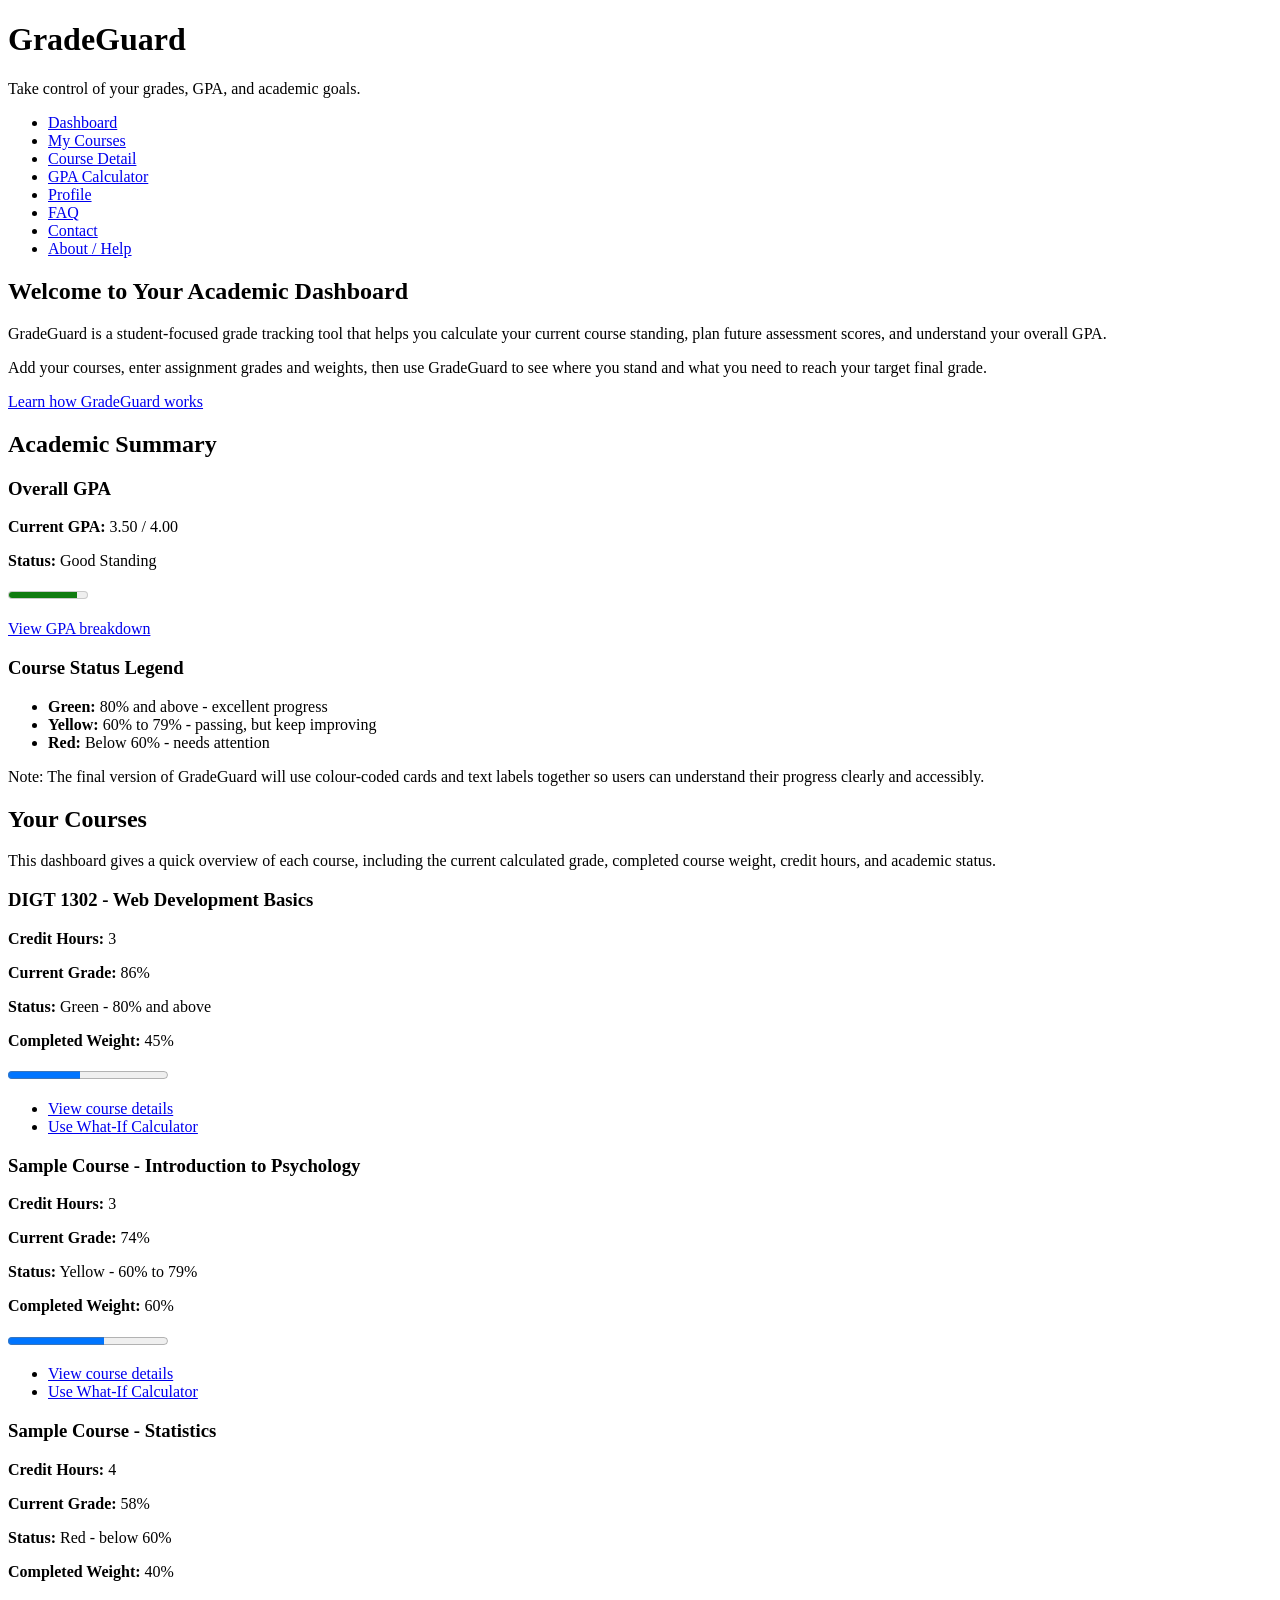
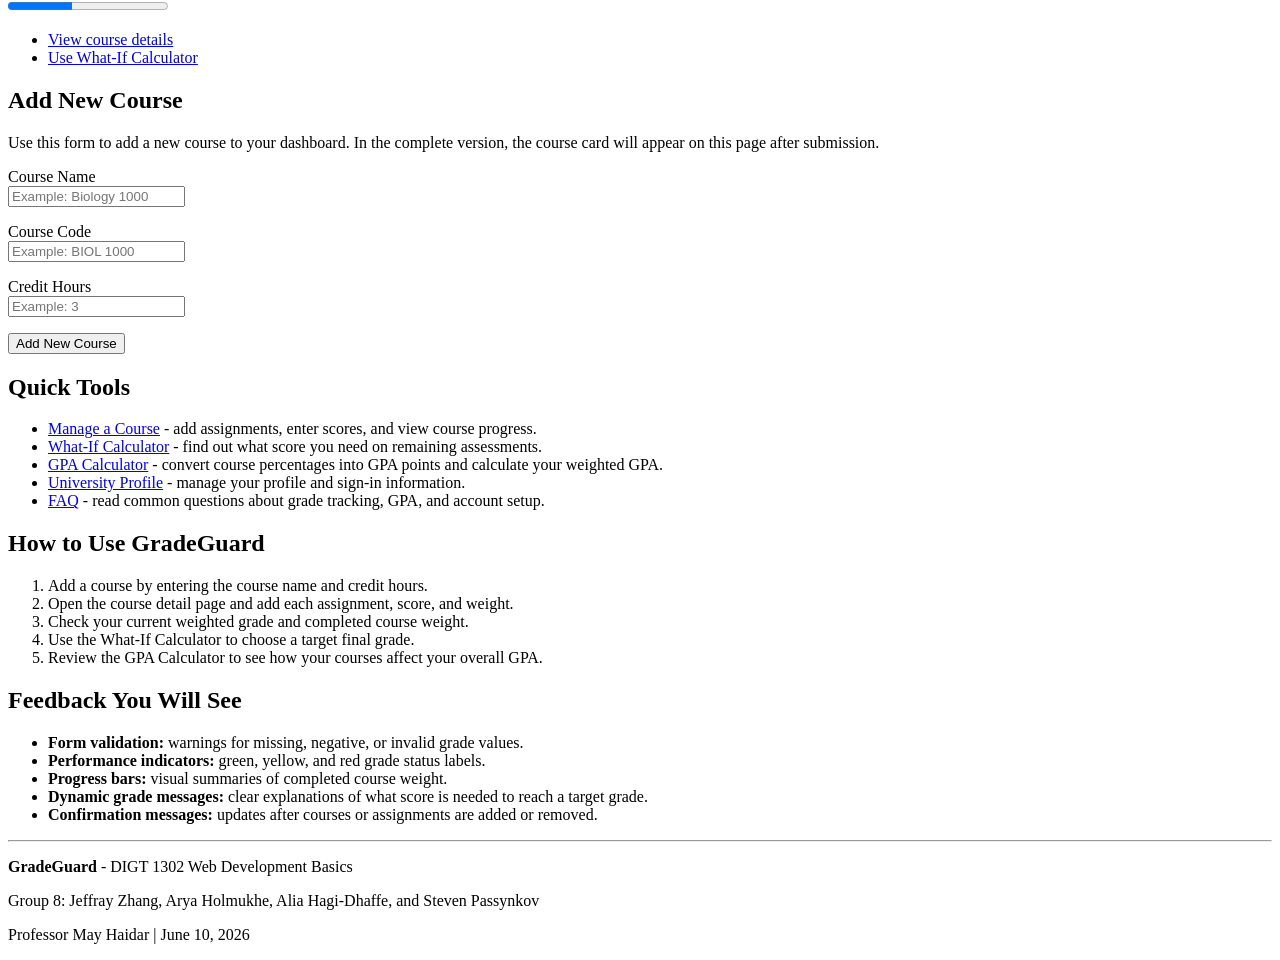
==== index.html @ 44a9f01c "added contact page and modified the footer" ====
<!DOCTYPE html>
<html lang="en">
<head>
  <meta charset="UTF-8">
  <meta name="viewport" content="width=device-width, initial-scale=1.0">
  <meta name="description" content="GradeGuard helps university students track course grades, calculate GPA, and plan target grades.">
  <title>GradeGuard | Dashboard</title>
</head>
<body>
  <header>
    <h1>GradeGuard</h1>
    <p>Take control of your grades, GPA, and academic goals.</p>

    <nav aria-label="Main navigation">
      <ul>
        <li><a href="index.html" aria-current="page">Dashboard</a></li>
        <li><a href="courses.html">My Courses</a></li>
        <li><a href="course-detail.html">Course Detail</a></li>
        <li><a href="gpa-calculator.html">GPA Calculator</a></li>
        <li><a href="profile.html">Profile</a></li>
        <li><a href="faq.html">FAQ</a></li>
        <li><a href="contact.html">Contact</a></li>
        <li><a href="about.html">About / Help</a></li>
      </ul>
    </nav>
  </header>

  <main>
    <section aria-labelledby="welcome-heading">
      <h2 id="welcome-heading">Welcome to Your Academic Dashboard</h2>
      <p>
        GradeGuard is a student-focused grade tracking tool that helps you calculate your current
        course standing, plan future assessment scores, and understand your overall GPA.
      </p>
      <p>
        Add your courses, enter assignment grades and weights, then use GradeGuard to see where you
        stand and what you need to reach your target final grade.
      </p>
      <p><a href="about.html">Learn how GradeGuard works</a></p>
    </section>

    <section aria-labelledby="summary-heading">
      <h2 id="summary-heading">Academic Summary</h2>

      <article>
        <h3>Overall GPA</h3>
        <p><strong>Current GPA:</strong> 3.50 / 4.00</p>
        <p><strong>Status:</strong> Good Standing</p>
        <meter min="0" max="4" value="3.5">3.50 out of 4.00</meter>
        <p><a href="gpa-calculator.html">View GPA breakdown</a></p>
      </article>

      <article>
        <h3>Course Status Legend</h3>
        <ul>
          <li><strong>Green:</strong> 80% and above - excellent progress</li>
          <li><strong>Yellow:</strong> 60% to 79% - passing, but keep improving</li>
          <li><strong>Red:</strong> Below 60% - needs attention</li>
        </ul>
        <p>
          Note: The final version of GradeGuard will use colour-coded cards and text labels together
          so users can understand their progress clearly and accessibly.
        </p>
      </article>
    </section>

    <section aria-labelledby="courses-heading">
      <h2 id="courses-heading">Your Courses</h2>
      <p>
        This dashboard gives a quick overview of each course, including the current calculated grade,
        completed course weight, credit hours, and academic status.
      </p>

      <article>
        <h3>DIGT 1302 - Web Development Basics</h3>
        <p><strong>Credit Hours:</strong> 3</p>
        <p><strong>Current Grade:</strong> 86%</p>
        <p><strong>Status:</strong> Green - 80% and above</p>
        <p><strong>Completed Weight:</strong> 45%</p>
        <progress max="100" value="45">45%</progress>
        <ul>
          <li><a href="course-detail.html">View course details</a></li>
          <li><a href="course-detail.html#what-if-calculator">Use What-If Calculator</a></li>
        </ul>
      </article>

      <article>
        <h3>Sample Course - Introduction to Psychology</h3>
        <p><strong>Credit Hours:</strong> 3</p>
        <p><strong>Current Grade:</strong> 74%</p>
        <p><strong>Status:</strong> Yellow - 60% to 79%</p>
        <p><strong>Completed Weight:</strong> 60%</p>
        <progress max="100" value="60">60%</progress>
        <ul>
          <li><a href="course-detail.html">View course details</a></li>
          <li><a href="course-detail.html#what-if-calculator">Use What-If Calculator</a></li>
        </ul>
      </article>

      <article>
        <h3>Sample Course - Statistics</h3>
        <p><strong>Credit Hours:</strong> 4</p>
        <p><strong>Current Grade:</strong> 58%</p>
        <p><strong>Status:</strong> Red - below 60%</p>
        <p><strong>Completed Weight:</strong> 40%</p>
        <progress max="100" value="40">40%</progress>
        <ul>
          <li><a href="course-detail.html">View course details</a></li>
          <li><a href="course-detail.html#what-if-calculator">Use What-If Calculator</a></li>
        </ul>
      </article>
    </section>

    <section aria-labelledby="add-course-heading">
      <h2 id="add-course-heading">Add New Course</h2>
      <p>
        Use this form to add a new course to your dashboard. In the complete version, the course card
        will appear on this page after submission.
      </p>

      <form action="course-detail.html" method="get">
        <p>
          <label for="course-name">Course Name</label><br>
          <input type="text" id="course-name" name="course-name" placeholder="Example: Biology 1000" required>
        </p>

        <p>
          <label for="course-code">Course Code</label><br>
          <input type="text" id="course-code" name="course-code" placeholder="Example: BIOL 1000">
        </p>

        <p>
          <label for="credit-hours">Credit Hours</label><br>
          <input type="number" id="credit-hours" name="credit-hours" min="0" step="0.5" placeholder="Example: 3" required>
        </p>

        <p>
          <button type="submit">Add New Course</button>
        </p>
      </form>
    </section>

    <section aria-labelledby="quick-tools-heading">
      <h2 id="quick-tools-heading">Quick Tools</h2>

      <ul>
        <li>
          <a href="course-detail.html">Manage a Course</a> - add assignments, enter scores, and view course progress.
        </li>
        <li>
          <a href="course-detail.html#what-if-calculator">What-If Calculator</a> - find out what score you need on remaining assessments.
        </li>
        <li>
          <a href="gpa-calculator.html">GPA Calculator</a> - convert course percentages into GPA points and calculate your weighted GPA.
        </li>
        <li>
          <a href="profile.html">University Profile</a> - manage your profile and sign-in information.
        </li>
        <li>
          <a href="faq.html">FAQ</a> - read common questions about grade tracking, GPA, and account setup.
        </li>
      </ul>
    </section>

    <section aria-labelledby="how-to-heading">
      <h2 id="how-to-heading">How to Use GradeGuard</h2>

      <ol>
        <li>Add a course by entering the course name and credit hours.</li>
        <li>Open the course detail page and add each assignment, score, and weight.</li>
        <li>Check your current weighted grade and completed course weight.</li>
        <li>Use the What-If Calculator to choose a target final grade.</li>
        <li>Review the GPA Calculator to see how your courses affect your overall GPA.</li>
      </ol>
    </section>

    <section aria-labelledby="feedback-heading">
      <h2 id="feedback-heading">Feedback You Will See</h2>

      <ul>
        <li><strong>Form validation:</strong> warnings for missing, negative, or invalid grade values.</li>
        <li><strong>Performance indicators:</strong> green, yellow, and red grade status labels.</li>
        <li><strong>Progress bars:</strong> visual summaries of completed course weight.</li>
        <li><strong>Dynamic grade messages:</strong> clear explanations of what score is needed to reach a target grade.</li>
        <li><strong>Confirmation messages:</strong> updates after courses or assignments are added or removed.</li>
      </ul>
    </section>
  </main>

  <footer>
    <hr>
    <p><strong>GradeGuard</strong> - DIGT 1302 Web Development Basics</p>
    <p>Group 8: Jeffray Zhang, Arya Holmukhe, Alia Hagi-Dhaffe, and Steven Passynkov</p>
    <p>Professor May Haidar | June 10, 2026</p>
  </footer>
</body>
</html>
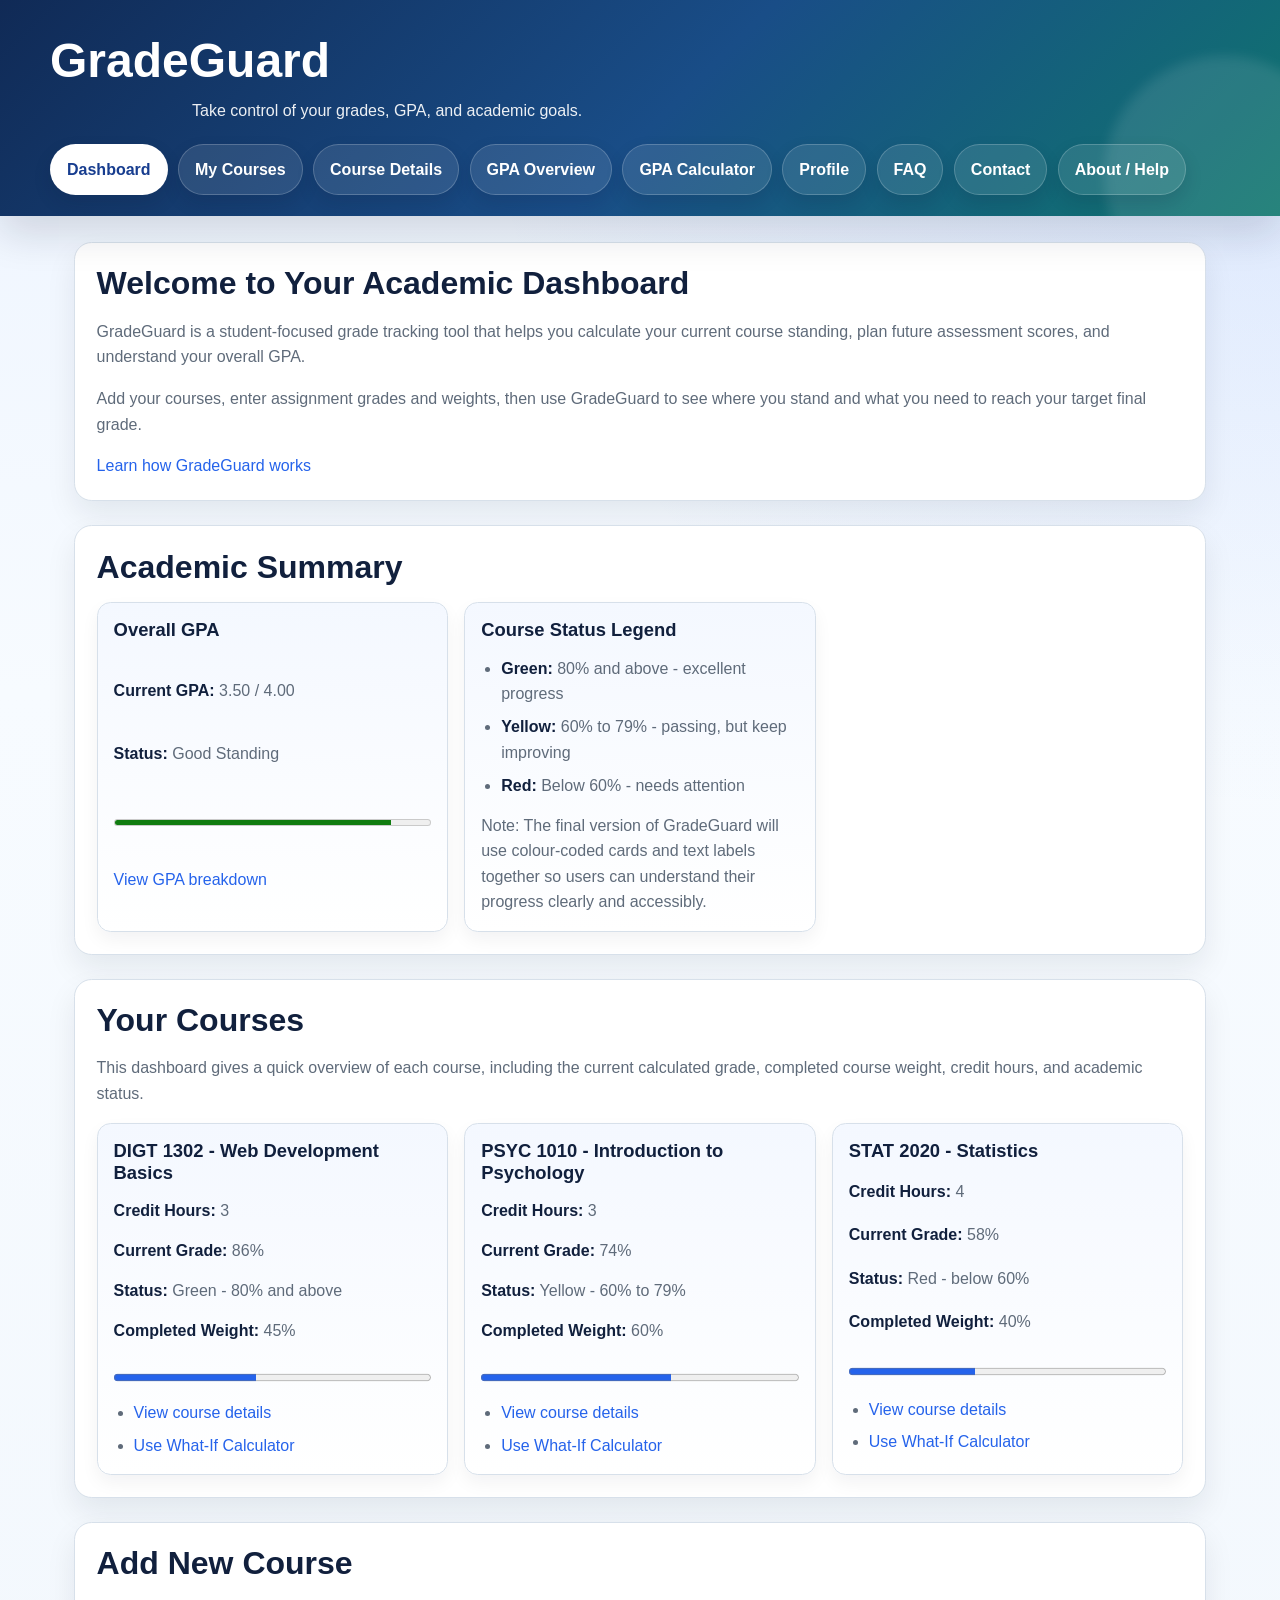
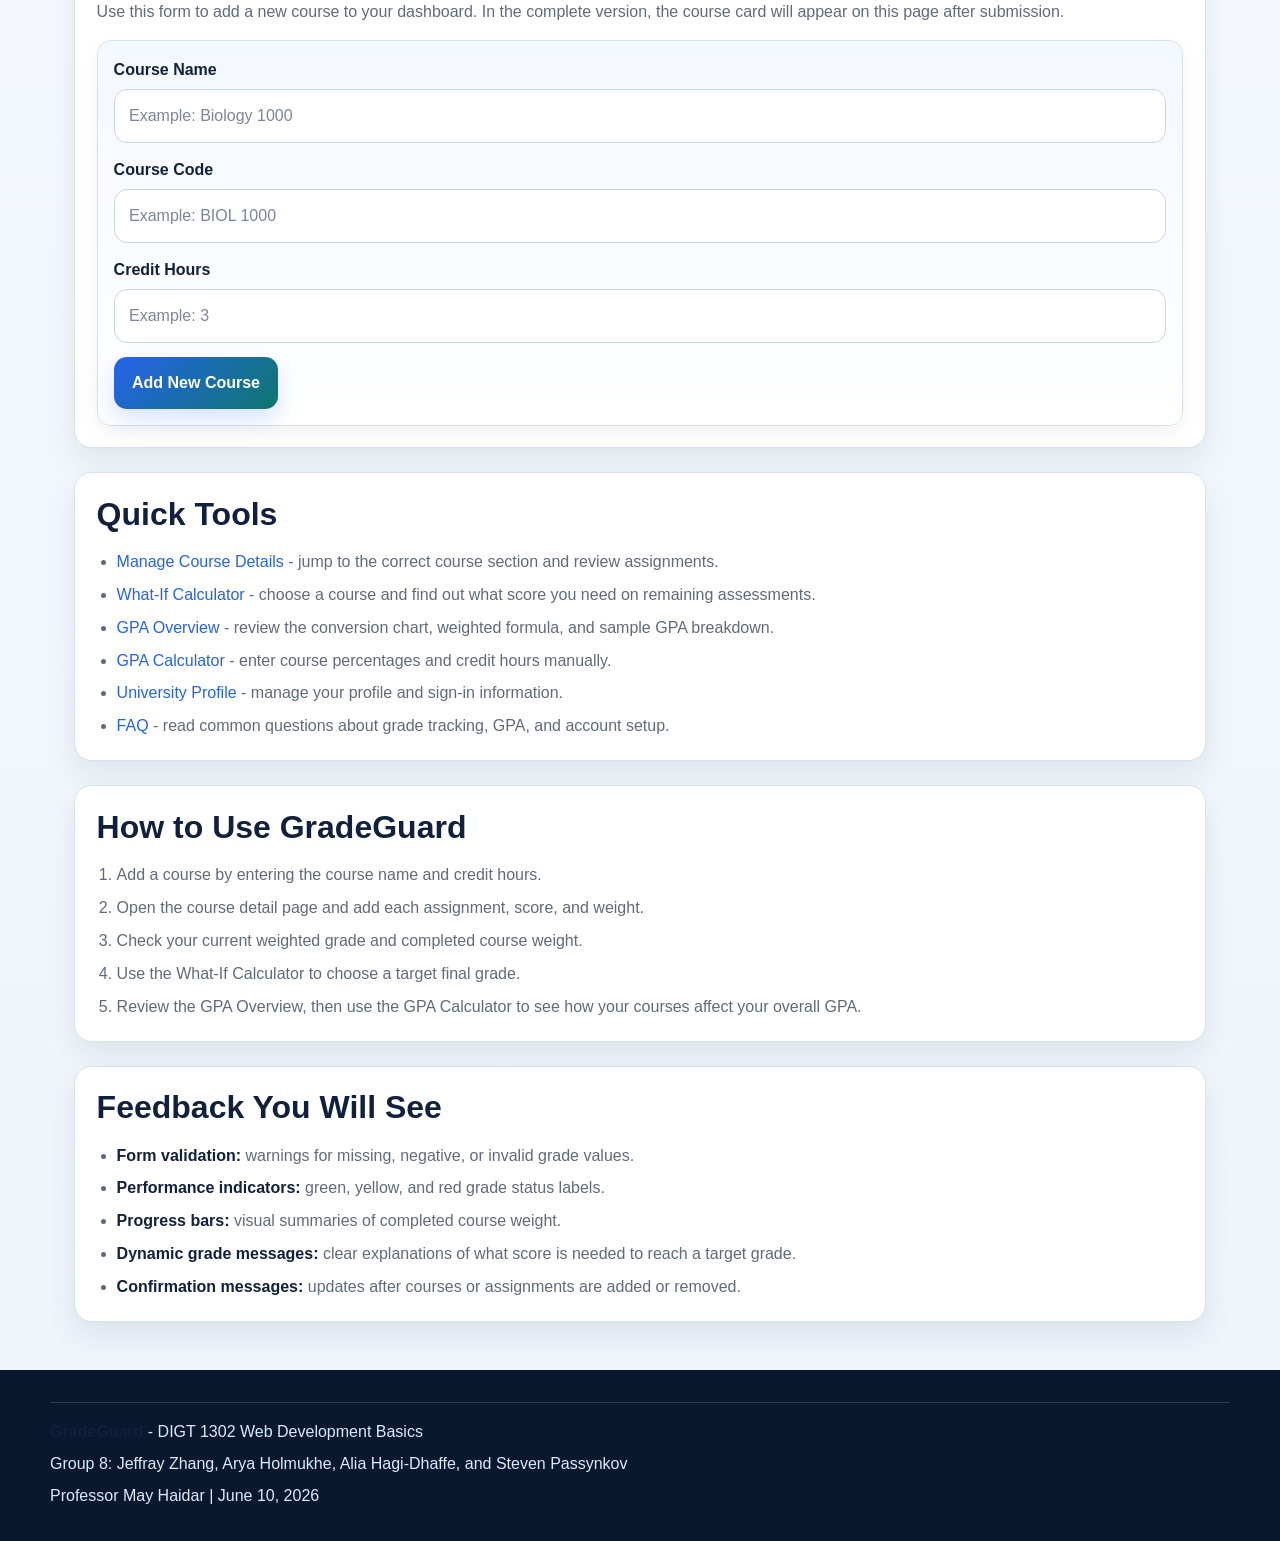
==== commit 0c9a33d7: "added css and fixed feedback" ====
--- a/index.html
+++ b/index.html
@@ -5,17 +5,19 @@
   <meta name="viewport" content="width=device-width, initial-scale=1.0">
   <meta name="description" content="GradeGuard helps university students track course grades, calculate GPA, and plan target grades.">
   <title>GradeGuard | Dashboard</title>
+  <link rel="stylesheet" href="css/style.css">
 </head>
-<body>
-  <header>
+<body class="site-page">
+  <header class="page-header">
     <h1>GradeGuard</h1>
     <p>Take control of your grades, GPA, and academic goals.</p>
 
-    <nav aria-label="Main navigation">
+    <nav class="main-nav" aria-label="Main navigation">
       <ul>
         <li><a href="index.html" aria-current="page">Dashboard</a></li>
         <li><a href="courses.html">My Courses</a></li>
-        <li><a href="course-detail.html">Course Detail</a></li>
+        <li><a href="course-detail.html">Course Details</a></li>
+        <li><a href="gpa-overview.html">GPA Overview</a></li>
         <li><a href="gpa-calculator.html">GPA Calculator</a></li>
         <li><a href="profile.html">Profile</a></li>
         <li><a href="faq.html">FAQ</a></li>
@@ -25,7 +27,7 @@
     </nav>
   </header>
 
-  <main>
+  <main class="page-content">
     <section aria-labelledby="welcome-heading">
       <h2 id="welcome-heading">Welcome to Your Academic Dashboard</h2>
       <p>
@@ -47,7 +49,7 @@
         <p><strong>Current GPA:</strong> 3.50 / 4.00</p>
         <p><strong>Status:</strong> Good Standing</p>
         <meter min="0" max="4" value="3.5">3.50 out of 4.00</meter>
-        <p><a href="gpa-calculator.html">View GPA breakdown</a></p>
+        <p><a href="gpa-overview.html">View GPA breakdown</a></p>
       </article>
 
       <article>
@@ -79,34 +81,34 @@
         <p><strong>Completed Weight:</strong> 45%</p>
         <progress max="100" value="45">45%</progress>
         <ul>
-          <li><a href="course-detail.html">View course details</a></li>
-          <li><a href="course-detail.html#what-if-calculator">Use What-If Calculator</a></li>
-        </ul>
-      </article>
-
-      <article>
-        <h3>Sample Course - Introduction to Psychology</h3>
+          <li><a href="course-detail.html#digt-1302">View course details</a></li>
+          <li><a href="course-detail.html#digt-1302-what-if-calculator">Use What-If Calculator</a></li>
+        </ul>
+      </article>
+
+      <article>
+        <h3>PSYC 1010 - Introduction to Psychology</h3>
         <p><strong>Credit Hours:</strong> 3</p>
         <p><strong>Current Grade:</strong> 74%</p>
         <p><strong>Status:</strong> Yellow - 60% to 79%</p>
         <p><strong>Completed Weight:</strong> 60%</p>
         <progress max="100" value="60">60%</progress>
         <ul>
-          <li><a href="course-detail.html">View course details</a></li>
-          <li><a href="course-detail.html#what-if-calculator">Use What-If Calculator</a></li>
-        </ul>
-      </article>
-
-      <article>
-        <h3>Sample Course - Statistics</h3>
+          <li><a href="course-detail.html#psyc-1010">View course details</a></li>
+          <li><a href="course-detail.html#psyc-1010-what-if-calculator">Use What-If Calculator</a></li>
+        </ul>
+      </article>
+
+      <article>
+        <h3>STAT 2020 - Statistics</h3>
         <p><strong>Credit Hours:</strong> 4</p>
         <p><strong>Current Grade:</strong> 58%</p>
         <p><strong>Status:</strong> Red - below 60%</p>
         <p><strong>Completed Weight:</strong> 40%</p>
         <progress max="100" value="40">40%</progress>
         <ul>
-          <li><a href="course-detail.html">View course details</a></li>
-          <li><a href="course-detail.html#what-if-calculator">Use What-If Calculator</a></li>
+          <li><a href="course-detail.html#stat-2020">View course details</a></li>
+          <li><a href="course-detail.html#stat-2020-what-if-calculator">Use What-If Calculator</a></li>
         </ul>
       </article>
     </section>
@@ -145,13 +147,16 @@
 
       <ul>
         <li>
-          <a href="course-detail.html">Manage a Course</a> - add assignments, enter scores, and view course progress.
-        </li>
-        <li>
-          <a href="course-detail.html#what-if-calculator">What-If Calculator</a> - find out what score you need on remaining assessments.
-        </li>
-        <li>
-          <a href="gpa-calculator.html">GPA Calculator</a> - convert course percentages into GPA points and calculate your weighted GPA.
+          <a href="course-detail.html#course-tools">Manage Course Details</a> - jump to the correct course section and review assignments.
+        </li>
+        <li>
+          <a href="course-detail.html#course-tools">What-If Calculator</a> - choose a course and find out what score you need on remaining assessments.
+        </li>
+        <li>
+          <a href="gpa-overview.html">GPA Overview</a> - review the conversion chart, weighted formula, and sample GPA breakdown.
+        </li>
+        <li>
+          <a href="gpa-calculator.html">GPA Calculator</a> - enter course percentages and credit hours manually.
         </li>
         <li>
           <a href="profile.html">University Profile</a> - manage your profile and sign-in information.
@@ -170,7 +175,7 @@
         <li>Open the course detail page and add each assignment, score, and weight.</li>
         <li>Check your current weighted grade and completed course weight.</li>
         <li>Use the What-If Calculator to choose a target final grade.</li>
-        <li>Review the GPA Calculator to see how your courses affect your overall GPA.</li>
+        <li>Review the GPA Overview, then use the GPA Calculator to see how your courses affect your overall GPA.</li>
       </ol>
     </section>
 
@@ -187,7 +192,7 @@
     </section>
   </main>
 
-  <footer>
+  <footer class="site-footer">
     <hr>
     <p><strong>GradeGuard</strong> - DIGT 1302 Web Development Basics</p>
     <p>Group 8: Jeffray Zhang, Arya Holmukhe, Alia Hagi-Dhaffe, and Steven Passynkov</p>
--- a/css/style.css
+++ b/css/style.css
@@ -0,0 +1,745 @@
+/* ==================================
+   GradeGuard Phase 2 Stylesheet
+   Mobile-first, responsive layout
+   ================================== */
+
+:root {
+  --bg: #eef4fb;
+  --bg-alt: #f8fbff;
+  --surface: #ffffff;
+  --surface-soft: #f4f8ff;
+  --surface-accent: #eaf2ff;
+  --text: #1f2937;
+  --muted: #5f6b7a;
+  --heading: #11203d;
+  --primary: #2563eb;
+  --primary-dark: #173d8f;
+  --secondary: #0f766e;
+  --accent: #b45309;
+  --success: #15803d;
+  --warning: #b45309;
+  --danger: #b91c1c;
+  --focus: rgba(37, 99, 235, 0.22);
+  --border-color: #d7e0ea;
+  --shadow: 0 14px 30px rgba(15, 23, 42, 0.08);
+  --shadow-strong: 0 18px 38px rgba(15, 23, 42, 0.14);
+  --radius: 1.1rem;
+  --radius-sm: 0.85rem;
+  --max-width: 1180px;
+}
+
+*,
+*::before,
+*::after {
+  box-sizing: border-box;
+}
+
+html {
+  scroll-behavior: smooth;
+}
+
+body.site-page {
+  margin: 0;
+  min-height: 100vh;
+  font-family: Arial, Helvetica, sans-serif;
+  font-size: 1rem;
+  line-height: 1.6;
+  color: var(--text);
+  background:
+    radial-gradient(circle at top right, rgba(37, 99, 235, 0.11), transparent 24%),
+    linear-gradient(180deg, #edf4ff 0%, #f7fbff 22%, #eef4fb 100%);
+}
+
+img {
+  display: block;
+  max-width: 100%;
+  height: auto;
+}
+
+img[src*="profile"] {
+  border-radius: 50%;
+}
+
+figure {
+  margin: 0;
+  display: grid;
+  gap: 0.75rem;
+  justify-items: center;
+  text-align: center;
+}
+
+figure img {
+  width: min(100%, 15rem);
+  padding: 0.75rem;
+  border: 1px solid var(--border-color);
+  background: var(--surface);
+  box-shadow: var(--shadow);
+}
+
+figcaption {
+  color: var(--muted);
+  font-size: 0.95rem;
+}
+
+abbr[title] {
+  text-decoration: underline dotted;
+}
+
+h1,
+h2,
+h3,
+h4,
+h5,
+h6 {
+  margin: 0;
+  color: var(--heading);
+  line-height: 1.2;
+}
+
+h1 {
+  font-size: clamp(2rem, 5vw, 3rem);
+}
+
+h2 {
+  font-size: clamp(1.45rem, 3vw, 2rem);
+}
+
+h3 {
+  font-size: 1.15rem;
+}
+
+p,
+ul,
+ol,
+dl,
+form,
+table,
+figure {
+  margin: 0;
+}
+
+p,
+dd,
+li,
+summary,
+figcaption,
+address {
+  color: var(--muted);
+}
+
+strong,
+th,
+dt,
+legend,
+label,
+summary {
+  color: var(--heading);
+}
+
+ul,
+ol {
+  padding-left: 1.25rem;
+}
+
+li + li {
+  margin-top: 0.45rem;
+}
+
+.main-nav li + li,
+.page-content > nav:not(.main-nav) li + li {
+  margin-top: 0;
+}
+
+dl {
+  display: grid;
+  gap: 0.45rem;
+}
+
+dt {
+  font-weight: 700;
+}
+
+dd {
+  margin: 0;
+}
+
+address {
+  font-style: normal;
+  display: grid;
+  gap: 0.45rem;
+}
+
+a {
+  color: var(--primary);
+  text-decoration: none;
+  text-underline-offset: 0.16em;
+  transition: color 0.2s ease, opacity 0.2s ease, text-decoration-color 0.2s ease;
+}
+
+a:hover,
+a:focus-visible {
+  color: var(--primary-dark);
+  text-decoration: underline;
+}
+
+:focus-visible {
+  outline: 3px solid var(--focus);
+  outline-offset: 2px;
+}
+
+button,
+input,
+select,
+textarea {
+  font: inherit;
+}
+
+.page-header {
+  position: relative;
+  overflow: hidden;
+  padding: 1.5rem 1rem 1rem;
+  color: #ffffff;
+  background: linear-gradient(135deg, #102a56 0%, #194d87 52%, #0f766e 100%);
+  box-shadow: var(--shadow-strong);
+}
+
+.page-header::after {
+  content: "";
+  position: absolute;
+  right: -4rem;
+  bottom: -5rem;
+  width: 15rem;
+  height: 15rem;
+  border-radius: 50%;
+  background: rgba(255, 255, 255, 0.1);
+  filter: blur(6px);
+}
+
+.page-header > h1,
+.page-header > p,
+.page-header > nav {
+  position: relative;
+  z-index: 1;
+  max-width: var(--max-width);
+  margin-inline: auto;
+}
+
+.page-header > h1 {
+  color: #ffffff;
+}
+
+.page-header > p {
+  margin-top: 0.55rem;
+  max-width: 56rem;
+  color: rgba(255, 255, 255, 0.92);
+}
+
+.main-nav {
+  margin-top: 1.25rem;
+}
+
+.main-nav ul {
+  display: flex;
+  flex-wrap: wrap;
+  gap: 0.65rem;
+  list-style: none;
+  margin: 0;
+  padding: 0;
+}
+
+.main-nav li {
+  flex: 1 1 100%;
+}
+
+.main-nav a {
+  display: inline-flex;
+  width: 100%;
+  align-items: center;
+  justify-content: center;
+  padding: 0.72rem 1rem;
+  border: 1px solid rgba(255, 255, 255, 0.2);
+  border-radius: 999px;
+  background: rgba(255, 255, 255, 0.1);
+  color: #ffffff;
+  font-weight: 700;
+  text-align: center;
+  box-shadow: 0 8px 18px rgba(11, 23, 48, 0.14);
+  transition: transform 0.2s ease, background 0.2s ease, color 0.2s ease, box-shadow 0.2s ease;
+}
+
+.main-nav a:hover,
+.main-nav a:focus-visible {
+  color: var(--primary-dark);
+  background: #ffffff;
+  text-decoration: none;
+  transform: translateY(-1px);
+  box-shadow: 0 12px 24px rgba(11, 23, 48, 0.18);
+}
+
+.main-nav a[aria-current="page"] {
+  background: #ffffff;
+  color: var(--primary-dark);
+}
+
+.page-content {
+  display: grid;
+  gap: 1.25rem;
+  max-width: var(--max-width);
+  margin: 1.25rem auto 0;
+  padding: 0 1rem 2.5rem;
+}
+
+.page-content > * {
+  padding: 1.15rem;
+  overflow-x: auto;
+  background: var(--surface);
+  border: 1px solid var(--border-color);
+  border-radius: var(--radius);
+  box-shadow: var(--shadow);
+}
+
+.page-content > nav:not(.main-nav) {
+  padding: 0.9rem 1rem;
+  background: var(--surface-soft);
+}
+
+.page-content > nav:not(.main-nav) p {
+  font-size: 0.95rem;
+}
+
+.page-content > nav:not(.main-nav) ul {
+  display: flex;
+  flex-wrap: wrap;
+  gap: 0.6rem;
+  list-style: none;
+  margin-top: 0.8rem;
+  padding: 0;
+}
+
+.page-content > nav:not(.main-nav) a {
+  display: inline-flex;
+  align-items: center;
+  padding: 0.55rem 0.8rem;
+  border: 1px solid var(--border-color);
+  border-radius: 999px;
+  background: #ffffff;
+  font-weight: 600;
+}
+
+.page-content > section,
+.page-content > article,
+.page-content > aside {
+  display: grid;
+  gap: 1rem;
+}
+
+.page-content > section > h2,
+.page-content > section > p,
+.page-content > section > ul,
+.page-content > section > ol,
+.page-content > section > dl,
+.page-content > section > form,
+.page-content > section > table,
+.page-content > section > figure,
+.page-content > section > nav,
+.page-content > article > h2,
+.page-content > article > p,
+.page-content > article > ul,
+.page-content > article > ol {
+  grid-column: 1 / -1;
+}
+
+section > article,
+section > figure,
+section > form,
+article > section,
+aside > article {
+  display: grid;
+  gap: 0.9rem;
+  padding: 1rem;
+  background: linear-gradient(180deg, var(--surface-soft) 0%, #ffffff 100%);
+  border: 1px solid var(--border-color);
+  border-radius: var(--radius-sm);
+  box-shadow: 0 8px 18px rgba(15, 23, 42, 0.05);
+  transition: transform 0.2s ease, box-shadow 0.2s ease, border-color 0.2s ease;
+}
+
+section > article:hover,
+section > figure:hover,
+section > form:hover,
+article > section:hover,
+details:hover {
+  transform: translateY(-2px);
+  box-shadow: 0 14px 28px rgba(15, 23, 42, 0.1);
+}
+
+#course-tools {
+  border-left: 5px solid var(--primary);
+}
+
+#digt-1302,
+#psyc-1010,
+#stat-2020 {
+  scroll-margin-top: 1.2rem;
+}
+
+#digt-1302 {
+  border-top: 5px solid var(--success);
+}
+
+#psyc-1010 {
+  border-top: 5px solid var(--warning);
+}
+
+#stat-2020 {
+  border-top: 5px solid var(--danger);
+}
+
+:target {
+  box-shadow: 0 0 0 3px rgba(37, 99, 235, 0.18), var(--shadow);
+}
+
+meter,
+progress {
+  width: 100%;
+  height: 0.95rem;
+  margin-top: 0.75rem;
+  accent-color: var(--primary);
+}
+
+table {
+  width: 100%;
+  min-width: 38rem;
+  border-collapse: collapse;
+  background: #ffffff;
+}
+
+caption {
+  caption-side: top;
+  text-align: left;
+  padding-bottom: 0.75rem;
+  font-weight: 700;
+  color: var(--heading);
+}
+
+thead th {
+  background: var(--surface-accent);
+  color: var(--primary-dark);
+}
+
+th,
+td {
+  padding: 0.82rem 1rem;
+  text-align: left;
+  vertical-align: top;
+  border-bottom: 1px solid #e3e9f1;
+}
+
+tbody tr:nth-child(even) {
+  background: #f8fbff;
+}
+
+tfoot th,
+tfoot td {
+  background: #eef4ff;
+  font-weight: 700;
+}
+
+form {
+  display: grid;
+  gap: 1rem;
+}
+
+form p {
+  margin: 0;
+}
+
+fieldset {
+  display: grid;
+  gap: 0.95rem;
+  margin: 0;
+  padding: 1rem;
+  border: 1px solid var(--border-color);
+  border-radius: var(--radius-sm);
+  background: #ffffff;
+  min-inline-size: 0;
+}
+
+fieldset fieldset {
+  background: var(--surface-soft);
+}
+
+legend {
+  padding: 0 0.35rem;
+  font-weight: 700;
+}
+
+label {
+  display: inline-block;
+  margin-bottom: 0.38rem;
+  font-weight: 700;
+}
+
+input:not([type="checkbox"]):not([type="radio"]),
+select,
+textarea {
+  width: 100%;
+  padding: 0.82rem 0.9rem;
+  border: 1px solid #c8d4e2;
+  border-radius: 0.8rem;
+  background: #ffffff;
+  color: var(--text);
+  transition: border-color 0.2s ease, box-shadow 0.2s ease, background 0.2s ease;
+}
+
+textarea {
+  min-height: 8rem;
+  resize: vertical;
+}
+
+input[type="checkbox"],
+input[type="radio"] {
+  width: 1rem;
+  height: 1rem;
+  margin: 0 0.5rem 0 0;
+  vertical-align: middle;
+  accent-color: var(--primary);
+}
+
+input:hover,
+select:hover,
+textarea:hover {
+  border-color: #9eb5d4;
+}
+
+input:focus-visible,
+select:focus-visible,
+textarea:focus-visible,
+button:focus-visible {
+  border-color: var(--primary);
+  box-shadow: 0 0 0 3px var(--focus);
+  outline: none;
+}
+
+::placeholder {
+  color: #7b8696;
+}
+
+button {
+  display: inline-flex;
+  align-items: center;
+  justify-content: center;
+  padding: 0.82rem 1.15rem;
+  border: none;
+  border-radius: 0.8rem;
+  background: linear-gradient(135deg, var(--primary), var(--secondary));
+  color: #ffffff;
+  font-weight: 700;
+  cursor: pointer;
+  box-shadow: 0 10px 22px rgba(37, 99, 235, 0.18);
+  transition: transform 0.2s ease, box-shadow 0.2s ease, filter 0.2s ease;
+}
+
+button:hover,
+button:focus-visible {
+  transform: translateY(-1px);
+  box-shadow: 0 14px 26px rgba(37, 99, 235, 0.2);
+  filter: brightness(1.03);
+}
+
+button + button {
+  margin-left: 0.55rem;
+}
+
+button[type="reset"] {
+  background: linear-gradient(135deg, #475569, #334155);
+  box-shadow: 0 10px 22px rgba(51, 65, 85, 0.18);
+}
+
+button[type="button"] {
+  background: linear-gradient(135deg, #dc2626, #b91c1c);
+  box-shadow: 0 10px 22px rgba(185, 28, 28, 0.18);
+}
+
+td button {
+  width: auto;
+  white-space: nowrap;
+}
+
+details {
+  padding: 0.95rem 1rem;
+  border: 1px solid var(--border-color);
+  border-radius: var(--radius-sm);
+  background: #ffffff;
+  box-shadow: 0 8px 18px rgba(15, 23, 42, 0.04);
+  transition: border-color 0.2s ease, box-shadow 0.2s ease, background 0.2s ease, transform 0.2s ease;
+}
+
+details + details {
+  margin-top: 0.85rem;
+}
+
+details[open] {
+  background: var(--surface-soft);
+  border-color: #bdd0f2;
+  box-shadow: 0 12px 24px rgba(15, 23, 42, 0.08);
+}
+
+summary {
+  cursor: pointer;
+  font-weight: 700;
+  list-style: none;
+}
+
+summary::-webkit-details-marker {
+  display: none;
+}
+
+summary::after {
+  content: "+";
+  float: right;
+  color: var(--primary);
+  font-size: 1.15rem;
+  line-height: 1;
+}
+
+details[open] summary::after {
+  content: "−";
+}
+
+details p,
+details dl,
+details ul {
+  margin-top: 0.8rem;
+}
+
+.site-footer {
+  padding: 1.5rem 1rem 2rem;
+  color: #dbeafe;
+  background: #08192f;
+}
+
+.site-footer > hr,
+.site-footer > p {
+  max-width: var(--max-width);
+  margin-inline: auto;
+}
+
+.site-footer > hr {
+  border: none;
+  border-top: 1px solid rgba(191, 219, 254, 0.18);
+  margin-bottom: 1rem;
+}
+
+.site-footer p {
+  margin-top: 0.4rem;
+  color: #dbeafe;
+}
+
+.site-footer a {
+  color: #93c5fd;
+}
+
+.site-footer a:hover,
+.site-footer a:focus-visible {
+  color: #ffffff;
+}
+
+@media (min-width: 48rem) {
+  .page-header {
+    padding: 2rem 1.5rem 1.35rem;
+  }
+
+  .main-nav li {
+    flex: 0 1 auto;
+  }
+
+  .main-nav a {
+    width: auto;
+  }
+
+  .page-content {
+    gap: 1.5rem;
+    padding: 0 1.5rem 3rem;
+  }
+
+  .page-content > section,
+  .page-content > article {
+    grid-template-columns: repeat(auto-fit, minmax(17rem, 1fr));
+  }
+
+  fieldset {
+    grid-template-columns: repeat(2, minmax(0, 1fr));
+  }
+
+  fieldset fieldset {
+    grid-column: 1 / -1;
+  }
+
+  figure {
+    justify-items: start;
+    text-align: left;
+  }
+
+  dl {
+    grid-template-columns: minmax(10rem, 14rem) 1fr;
+    gap: 0.55rem 1rem;
+  }
+}
+
+@media (min-width: 75rem) {
+  .page-content {
+    margin-top: 1.6rem;
+  }
+
+  .page-content > * {
+    padding: 1.35rem;
+  }
+
+  .main-nav ul {
+    justify-content: flex-start;
+  }
+}
+
+@media (orientation: landscape) and (max-width: 70rem) {
+  .main-nav ul {
+    justify-content: center;
+  }
+
+  .page-content {
+    gap: 1rem;
+  }
+
+  .page-content > * {
+    padding: 1rem;
+  }
+}
+
+@media (max-width: 47.99rem) {
+  body.site-page {
+    font-size: 0.98rem;
+  }
+
+  .page-header,
+  .site-footer {
+    padding-left: 1rem;
+    padding-right: 1rem;
+  }
+
+  .page-content > * {
+    padding: 1rem;
+  }
+
+  table {
+    min-width: 34rem;
+  }
+
+  button {
+    width: 100%;
+  }
+
+  button + button {
+    margin-top: 0.55rem;
+    margin-left: 0;
+  }
+}
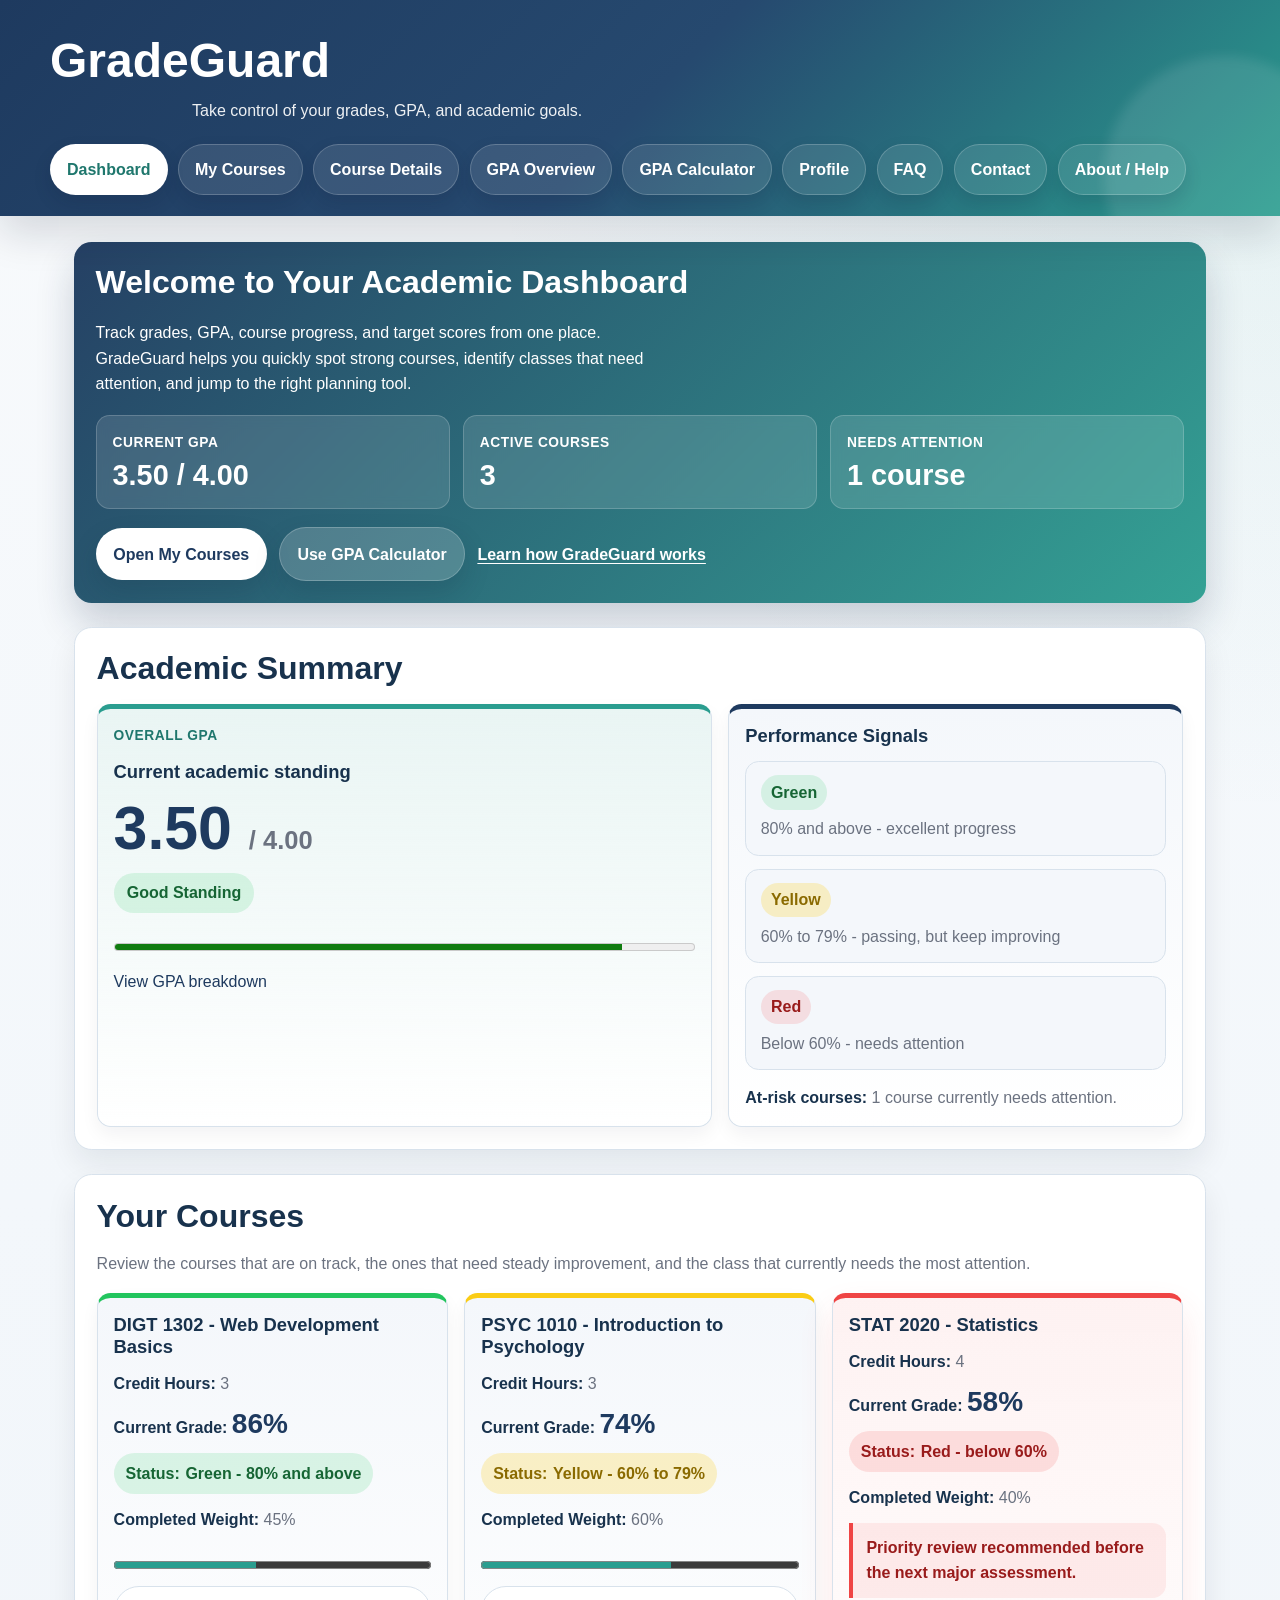
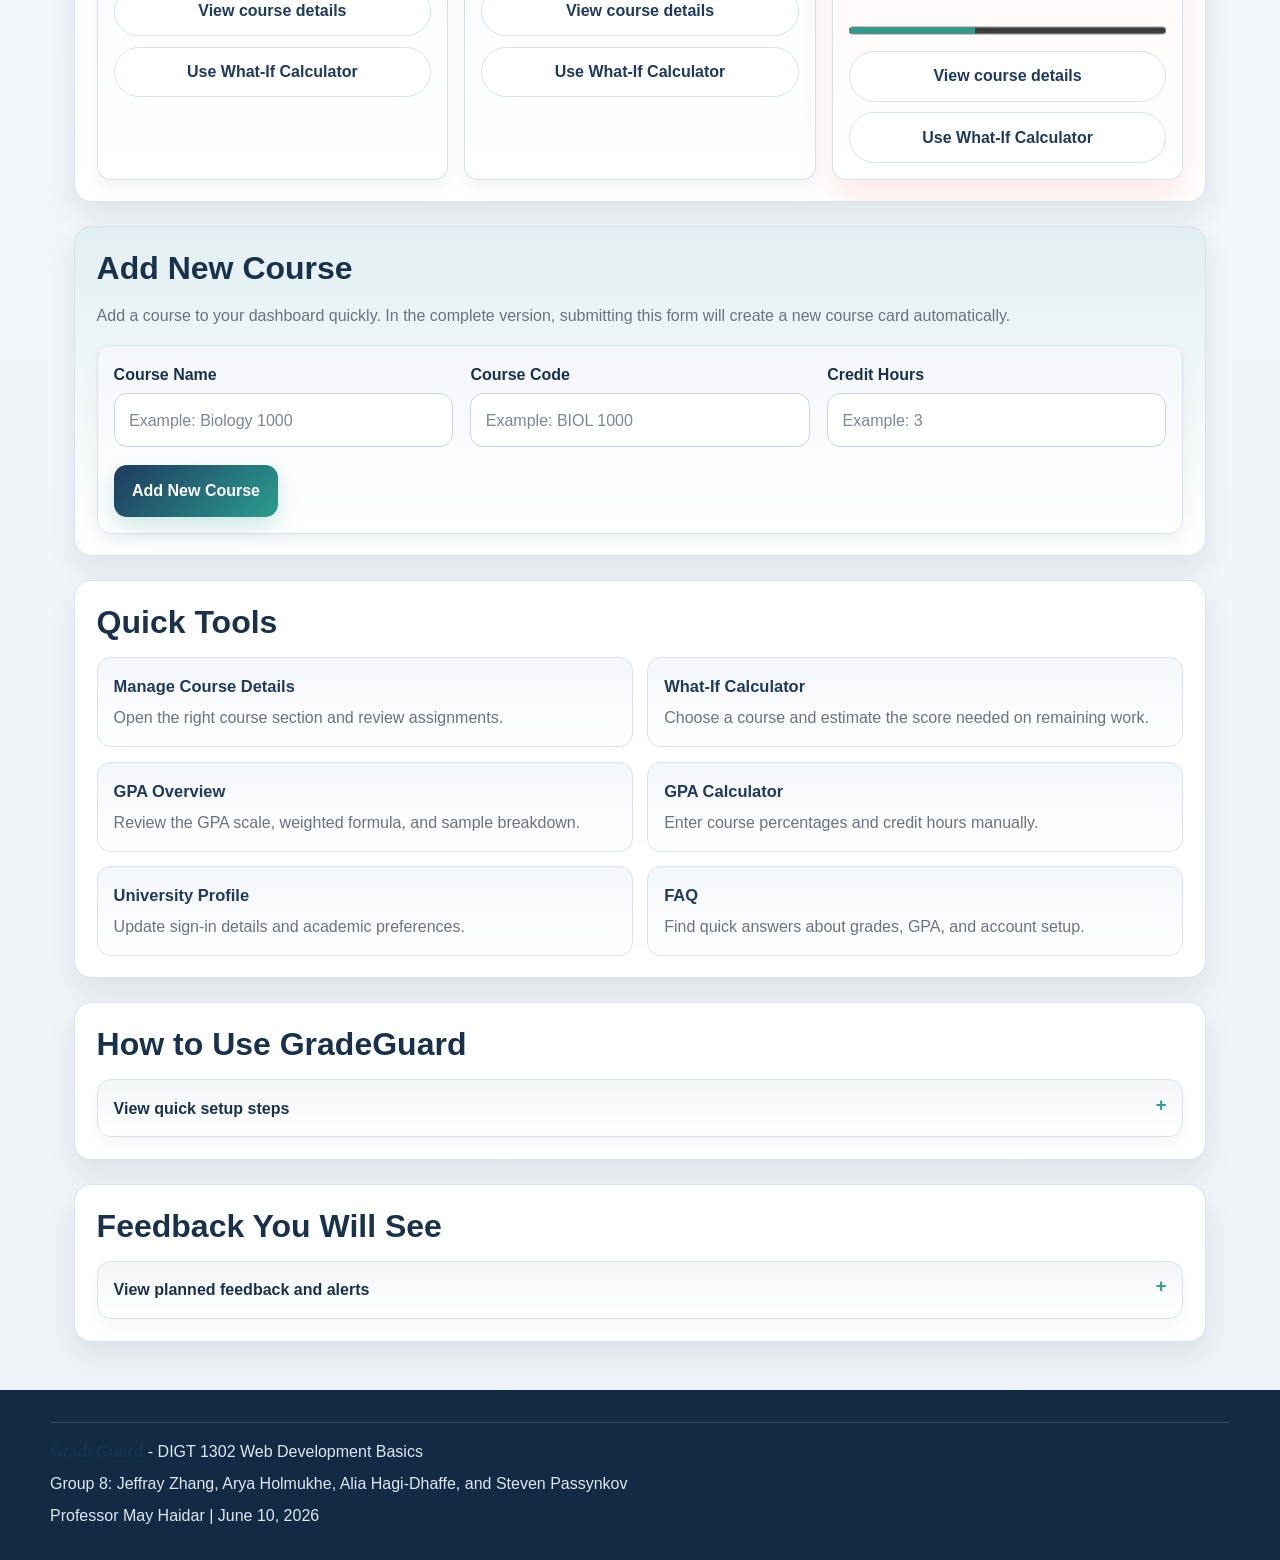
==== commit 44de135a: "more css changes" ====
--- a/index.html
+++ b/index.html
@@ -6,8 +6,9 @@
   <meta name="description" content="GradeGuard helps university students track course grades, calculate GPA, and plan target grades.">
   <title>GradeGuard | Dashboard</title>
   <link rel="stylesheet" href="css/style.css">
+  <link rel="stylesheet" href="css/index.css">
 </head>
-<body class="site-page">
+<body class="site-page page-index">
   <header class="page-header">
     <h1>GradeGuard</h1>
     <p>Take control of your grades, GPA, and academic goals.</p>
@@ -28,96 +29,112 @@
   </header>
 
   <main class="page-content">
-    <section aria-labelledby="welcome-heading">
+    <section class="dashboard-hero" aria-labelledby="welcome-heading">
       <h2 id="welcome-heading">Welcome to Your Academic Dashboard</h2>
       <p>
-        GradeGuard is a student-focused grade tracking tool that helps you calculate your current
-        course standing, plan future assessment scores, and understand your overall GPA.
+        Track grades, GPA, course progress, and target scores from one place. GradeGuard helps you
+        quickly spot strong courses, identify classes that need attention, and jump to the right
+        planning tool.
       </p>
-      <p>
-        Add your courses, enter assignment grades and weights, then use GradeGuard to see where you
-        stand and what you need to reach your target final grade.
-      </p>
-      <p><a href="about.html">Learn how GradeGuard works</a></p>
-    </section>
-
-    <section aria-labelledby="summary-heading">
+
+      <ul class="hero-metrics">
+        <li>
+          <span class="metric-label">Current GPA</span>
+          <strong class="metric-value">3.50 / 4.00</strong>
+        </li>
+        <li>
+          <span class="metric-label">Active Courses</span>
+          <strong class="metric-value">3</strong>
+        </li>
+        <li>
+          <span class="metric-label">Needs Attention</span>
+          <strong class="metric-value">1 course</strong>
+        </li>
+      </ul>
+
+      <nav class="hero-actions" aria-label="Dashboard quick actions">
+        <a class="button-link" href="courses.html">Open My Courses</a>
+        <a class="button-link button-link--secondary" href="gpa-calculator.html">Use GPA Calculator</a>
+        <a class="text-link" href="about.html">Learn how GradeGuard works</a>
+      </nav>
+    </section>
+
+    <section class="dashboard-summary" aria-labelledby="summary-heading">
       <h2 id="summary-heading">Academic Summary</h2>
 
-      <article>
-        <h3>Overall GPA</h3>
-        <p><strong>Current GPA:</strong> 3.50 / 4.00</p>
-        <p><strong>Status:</strong> Good Standing</p>
+      <article class="summary-card summary-card--gpa">
+        <p class="summary-kicker">Overall GPA</p>
+        <h3>Current academic standing</h3>
+        <p class="summary-value">3.50 <span>/ 4.00</span></p>
+        <p class="summary-status summary-status--good">Good Standing</p>
         <meter min="0" max="4" value="3.5">3.50 out of 4.00</meter>
         <p><a href="gpa-overview.html">View GPA breakdown</a></p>
       </article>
 
-      <article>
-        <h3>Course Status Legend</h3>
-        <ul>
-          <li><strong>Green:</strong> 80% and above - excellent progress</li>
-          <li><strong>Yellow:</strong> 60% to 79% - passing, but keep improving</li>
-          <li><strong>Red:</strong> Below 60% - needs attention</li>
-        </ul>
-        <p>
-          Note: The final version of GradeGuard will use colour-coded cards and text labels together
-          so users can understand their progress clearly and accessibly.
-        </p>
-      </article>
-    </section>
-
-    <section aria-labelledby="courses-heading">
+      <article class="summary-card summary-card--legend">
+        <h3>Performance Signals</h3>
+        <ul class="status-legend">
+          <li><span class="status-key status-key--good">Green</span> 80% and above - excellent progress</li>
+          <li><span class="status-key status-key--warning">Yellow</span> 60% to 79% - passing, but keep improving</li>
+          <li><span class="status-key status-key--danger">Red</span> Below 60% - needs attention</li>
+        </ul>
+        <p><strong>At-risk courses:</strong> 1 course currently needs attention.</p>
+      </article>
+    </section>
+
+    <section class="dashboard-courses" aria-labelledby="courses-heading">
       <h2 id="courses-heading">Your Courses</h2>
       <p>
-        This dashboard gives a quick overview of each course, including the current calculated grade,
-        completed course weight, credit hours, and academic status.
+        Review the courses that are on track, the ones that need steady improvement, and the class
+        that currently needs the most attention.
       </p>
 
-      <article>
+      <article class="course-card course-card--good">
         <h3>DIGT 1302 - Web Development Basics</h3>
         <p><strong>Credit Hours:</strong> 3</p>
-        <p><strong>Current Grade:</strong> 86%</p>
-        <p><strong>Status:</strong> Green - 80% and above</p>
+        <p><strong>Current Grade:</strong> <span class="course-grade">86%</span></p>
+        <p class="course-status course-status--good"><strong>Status:</strong> Green - 80% and above</p>
         <p><strong>Completed Weight:</strong> 45%</p>
         <progress max="100" value="45">45%</progress>
-        <ul>
+        <ul class="course-actions">
           <li><a href="course-detail.html#digt-1302">View course details</a></li>
           <li><a href="course-detail.html#digt-1302-what-if-calculator">Use What-If Calculator</a></li>
         </ul>
       </article>
 
-      <article>
+      <article class="course-card course-card--warning">
         <h3>PSYC 1010 - Introduction to Psychology</h3>
         <p><strong>Credit Hours:</strong> 3</p>
-        <p><strong>Current Grade:</strong> 74%</p>
-        <p><strong>Status:</strong> Yellow - 60% to 79%</p>
+        <p><strong>Current Grade:</strong> <span class="course-grade">74%</span></p>
+        <p class="course-status course-status--warning"><strong>Status:</strong> Yellow - 60% to 79%</p>
         <p><strong>Completed Weight:</strong> 60%</p>
         <progress max="100" value="60">60%</progress>
-        <ul>
+        <ul class="course-actions">
           <li><a href="course-detail.html#psyc-1010">View course details</a></li>
           <li><a href="course-detail.html#psyc-1010-what-if-calculator">Use What-If Calculator</a></li>
         </ul>
       </article>
 
-      <article>
+      <article class="course-card course-card--danger">
         <h3>STAT 2020 - Statistics</h3>
         <p><strong>Credit Hours:</strong> 4</p>
-        <p><strong>Current Grade:</strong> 58%</p>
-        <p><strong>Status:</strong> Red - below 60%</p>
+        <p><strong>Current Grade:</strong> <span class="course-grade">58%</span></p>
+        <p class="course-status course-status--danger"><strong>Status:</strong> Red - below 60%</p>
         <p><strong>Completed Weight:</strong> 40%</p>
+        <p class="course-alert">Priority review recommended before the next major assessment.</p>
         <progress max="100" value="40">40%</progress>
-        <ul>
+        <ul class="course-actions">
           <li><a href="course-detail.html#stat-2020">View course details</a></li>
           <li><a href="course-detail.html#stat-2020-what-if-calculator">Use What-If Calculator</a></li>
         </ul>
       </article>
     </section>
 
-    <section aria-labelledby="add-course-heading">
+    <section class="dashboard-form" aria-labelledby="add-course-heading">
       <h2 id="add-course-heading">Add New Course</h2>
       <p>
-        Use this form to add a new course to your dashboard. In the complete version, the course card
-        will appear on this page after submission.
+        Add a course to your dashboard quickly. In the complete version, submitting this form will
+        create a new course card automatically.
       </p>
 
       <form action="course-detail.html" method="get">
@@ -142,53 +159,63 @@
       </form>
     </section>
 
-    <section aria-labelledby="quick-tools-heading">
+    <section class="dashboard-tools" aria-labelledby="quick-tools-heading">
       <h2 id="quick-tools-heading">Quick Tools</h2>
 
-      <ul>
-        <li>
-          <a href="course-detail.html#course-tools">Manage Course Details</a> - jump to the correct course section and review assignments.
-        </li>
-        <li>
-          <a href="course-detail.html#course-tools">What-If Calculator</a> - choose a course and find out what score you need on remaining assessments.
-        </li>
-        <li>
-          <a href="gpa-overview.html">GPA Overview</a> - review the conversion chart, weighted formula, and sample GPA breakdown.
-        </li>
-        <li>
-          <a href="gpa-calculator.html">GPA Calculator</a> - enter course percentages and credit hours manually.
-        </li>
-        <li>
-          <a href="profile.html">University Profile</a> - manage your profile and sign-in information.
-        </li>
-        <li>
-          <a href="faq.html">FAQ</a> - read common questions about grade tracking, GPA, and account setup.
+      <ul class="quick-tool-list">
+        <li>
+          <a href="course-detail.html#course-tools">Manage Course Details</a>
+          <span>Open the right course section and review assignments.</span>
+        </li>
+        <li>
+          <a href="course-detail.html#course-tools">What-If Calculator</a>
+          <span>Choose a course and estimate the score needed on remaining work.</span>
+        </li>
+        <li>
+          <a href="gpa-overview.html">GPA Overview</a>
+          <span>Review the GPA scale, weighted formula, and sample breakdown.</span>
+        </li>
+        <li>
+          <a href="gpa-calculator.html">GPA Calculator</a>
+          <span>Enter course percentages and credit hours manually.</span>
+        </li>
+        <li>
+          <a href="profile.html">University Profile</a>
+          <span>Update sign-in details and academic preferences.</span>
+        </li>
+        <li>
+          <a href="faq.html">FAQ</a>
+          <span>Find quick answers about grades, GPA, and account setup.</span>
         </li>
       </ul>
     </section>
 
-    <section aria-labelledby="how-to-heading">
+    <section class="dashboard-collapsible" aria-labelledby="how-to-heading">
       <h2 id="how-to-heading">How to Use GradeGuard</h2>
-
-      <ol>
-        <li>Add a course by entering the course name and credit hours.</li>
-        <li>Open the course detail page and add each assignment, score, and weight.</li>
-        <li>Check your current weighted grade and completed course weight.</li>
-        <li>Use the What-If Calculator to choose a target final grade.</li>
-        <li>Review the GPA Overview, then use the GPA Calculator to see how your courses affect your overall GPA.</li>
-      </ol>
-    </section>
-
-    <section aria-labelledby="feedback-heading">
+      <details>
+        <summary>View quick setup steps</summary>
+        <ol class="compact-list">
+          <li>Add a course by entering the course name and credit hours.</li>
+          <li>Open the course detail page and add each assignment, score, and weight.</li>
+          <li>Check your current weighted grade and completed course weight.</li>
+          <li>Use the What-If Calculator to choose a target final grade.</li>
+          <li>Review the GPA Overview, then use the GPA Calculator to see how your courses affect your overall GPA.</li>
+        </ol>
+      </details>
+    </section>
+
+    <section class="dashboard-collapsible" aria-labelledby="feedback-heading">
       <h2 id="feedback-heading">Feedback You Will See</h2>
-
-      <ul>
-        <li><strong>Form validation:</strong> warnings for missing, negative, or invalid grade values.</li>
-        <li><strong>Performance indicators:</strong> green, yellow, and red grade status labels.</li>
-        <li><strong>Progress bars:</strong> visual summaries of completed course weight.</li>
-        <li><strong>Dynamic grade messages:</strong> clear explanations of what score is needed to reach a target grade.</li>
-        <li><strong>Confirmation messages:</strong> updates after courses or assignments are added or removed.</li>
-      </ul>
+      <details>
+        <summary>View planned feedback and alerts</summary>
+        <ul class="compact-list">
+          <li><strong>Form validation:</strong> warnings for missing, negative, or invalid grade values.</li>
+          <li><strong>Performance indicators:</strong> green, yellow, and red grade status labels.</li>
+          <li><strong>Progress bars:</strong> visual summaries of completed course weight.</li>
+          <li><strong>Dynamic grade messages:</strong> clear explanations of what score is needed to reach a target grade.</li>
+          <li><strong>Confirmation messages:</strong> updates after courses or assignments are added or removed.</li>
+        </ul>
+      </details>
     </section>
   </main>
 
--- a/css/style.css
+++ b/css/style.css
@@ -1,26 +1,30 @@
 /* ==================================
-   GradeGuard Phase 2 Stylesheet
-   Mobile-first, responsive layout
+   GradeGuard Shared Base Stylesheet
+   Global theme, layout, forms, tables,
+   navigation, accessibility, and responsiveness
    ================================== */
 
 :root {
-  --bg: #eef4fb;
-  --bg-alt: #f8fbff;
+  --bg: #f8fafc;
+  --bg-alt: #eef3f8;
   --surface: #ffffff;
-  --surface-soft: #f4f8ff;
-  --surface-accent: #eaf2ff;
+  --surface-soft: #f4f7fb;
+  --surface-accent: #ebf3f4;
   --text: #1f2937;
-  --muted: #5f6b7a;
-  --heading: #11203d;
-  --primary: #2563eb;
-  --primary-dark: #173d8f;
-  --secondary: #0f766e;
-  --accent: #b45309;
-  --success: #15803d;
-  --warning: #b45309;
-  --danger: #b91c1c;
-  --focus: rgba(37, 99, 235, 0.22);
-  --border-color: #d7e0ea;
+  --muted: #6b7280;
+  --heading: #18324d;
+  --primary: #2a9d8f;
+  --primary-dark: #1f776d;
+  --secondary: #1e3a5f;
+  --accent: #facc15;
+  --accent-dark: #8a6a00;
+  --success: #22c55e;
+  --warning: #facc15;
+  --warning-dark: #8a6a00;
+  --danger: #ef4444;
+  --danger-dark: #991b1b;
+  --focus: rgba(42, 157, 143, 0.24);
+  --border-color: #d8e2ec;
   --shadow: 0 14px 30px rgba(15, 23, 42, 0.08);
   --shadow-strong: 0 18px 38px rgba(15, 23, 42, 0.14);
   --radius: 1.1rem;
@@ -46,8 +50,8 @@
   line-height: 1.6;
   color: var(--text);
   background:
-    radial-gradient(circle at top right, rgba(37, 99, 235, 0.11), transparent 24%),
-    linear-gradient(180deg, #edf4ff 0%, #f7fbff 22%, #eef4fb 100%);
+    radial-gradient(circle at top right, rgba(42, 157, 143, 0.1), transparent 24%),
+    linear-gradient(180deg, #f8fafc 0%, #f3f7fb 38%, #eef3f8 100%);
 }
 
 img {
@@ -170,7 +174,7 @@
 }
 
 a {
-  color: var(--primary);
+  color: var(--secondary);
   text-decoration: none;
   text-underline-offset: 0.16em;
   transition: color 0.2s ease, opacity 0.2s ease, text-decoration-color 0.2s ease;
@@ -199,7 +203,7 @@
   overflow: hidden;
   padding: 1.5rem 1rem 1rem;
   color: #ffffff;
-  background: linear-gradient(135deg, #102a56 0%, #194d87 52%, #0f766e 100%);
+  background: linear-gradient(135deg, #1e3a5f 0%, #26496f 50%, #2a9d8f 100%);
   box-shadow: var(--shadow-strong);
 }
 
@@ -373,30 +377,8 @@
   box-shadow: 0 14px 28px rgba(15, 23, 42, 0.1);
 }
 
-#course-tools {
-  border-left: 5px solid var(--primary);
-}
-
-#digt-1302,
-#psyc-1010,
-#stat-2020 {
-  scroll-margin-top: 1.2rem;
-}
-
-#digt-1302 {
-  border-top: 5px solid var(--success);
-}
-
-#psyc-1010 {
-  border-top: 5px solid var(--warning);
-}
-
-#stat-2020 {
-  border-top: 5px solid var(--danger);
-}
-
 :target {
-  box-shadow: 0 0 0 3px rgba(37, 99, 235, 0.18), var(--shadow);
+  box-shadow: 0 0 0 3px rgba(42, 157, 143, 0.22), var(--shadow);
 }
 
 meter,
@@ -441,7 +423,7 @@
 
 tfoot th,
 tfoot td {
-  background: #eef4ff;
+  background: var(--surface-accent);
   font-weight: 700;
 }
 
@@ -509,7 +491,7 @@
 input:hover,
 select:hover,
 textarea:hover {
-  border-color: #9eb5d4;
+  border-color: #9bc7c1;
 }
 
 input:focus-visible,
@@ -532,18 +514,18 @@
   padding: 0.82rem 1.15rem;
   border: none;
   border-radius: 0.8rem;
-  background: linear-gradient(135deg, var(--primary), var(--secondary));
+  background: linear-gradient(135deg, var(--secondary), var(--primary));
   color: #ffffff;
   font-weight: 700;
   cursor: pointer;
-  box-shadow: 0 10px 22px rgba(37, 99, 235, 0.18);
+  box-shadow: 0 10px 22px rgba(42, 157, 143, 0.22);
   transition: transform 0.2s ease, box-shadow 0.2s ease, filter 0.2s ease;
 }
 
 button:hover,
 button:focus-visible {
   transform: translateY(-1px);
-  box-shadow: 0 14px 26px rgba(37, 99, 235, 0.2);
+  box-shadow: 0 14px 26px rgba(42, 157, 143, 0.24);
   filter: brightness(1.03);
 }
 
@@ -557,8 +539,8 @@
 }
 
 button[type="button"] {
-  background: linear-gradient(135deg, #dc2626, #b91c1c);
-  box-shadow: 0 10px 22px rgba(185, 28, 28, 0.18);
+  background: linear-gradient(135deg, var(--danger), var(--danger-dark));
+  box-shadow: 0 10px 22px rgba(239, 68, 68, 0.22);
 }
 
 td button {
@@ -581,7 +563,7 @@
 
 details[open] {
   background: var(--surface-soft);
-  border-color: #bdd0f2;
+  border-color: #b7d7d2;
   box-shadow: 0 12px 24px rgba(15, 23, 42, 0.08);
 }
 
@@ -615,8 +597,8 @@
 
 .site-footer {
   padding: 1.5rem 1rem 2rem;
-  color: #dbeafe;
-  background: #08192f;
+  color: #dce7f2;
+  background: #132a45;
 }
 
 .site-footer > hr,
@@ -633,11 +615,11 @@
 
 .site-footer p {
   margin-top: 0.4rem;
-  color: #dbeafe;
+  color: #dce7f2;
 }
 
 .site-footer a {
-  color: #93c5fd;
+  color: #8de0d5;
 }
 
 .site-footer a:hover,
--- a/css/index.css
+++ b/css/index.css
@@ -0,0 +1,392 @@
+/* Dashboard page styles */
+
+.page-index .dashboard-hero {
+  display: grid;
+  gap: 1.15rem;
+  background: linear-gradient(135deg, rgba(30, 58, 95, 0.97) 0%, rgba(42, 157, 143, 0.95) 100%);
+  border: none;
+  box-shadow: 0 20px 38px rgba(19, 42, 69, 0.2);
+}
+
+.page-index .dashboard-hero h2,
+.page-index .dashboard-hero p,
+.page-index .dashboard-hero strong,
+.page-index .dashboard-hero span {
+  color: #ffffff;
+}
+
+.page-index .dashboard-hero p {
+  max-width: 65ch;
+}
+
+.page-index .hero-metrics {
+  display: grid;
+  gap: 0.8rem;
+  list-style: none;
+  padding: 0;
+}
+
+.page-index .hero-metrics li {
+  display: grid;
+  gap: 0.3rem;
+  margin: 0;
+  padding: 0.95rem 1rem;
+  border: 1px solid rgba(255, 255, 255, 0.18);
+  border-radius: var(--radius-sm);
+  background: rgba(255, 255, 255, 0.12);
+  backdrop-filter: blur(6px);
+}
+
+.page-index .metric-label {
+  font-size: 0.86rem;
+  font-weight: 700;
+  letter-spacing: 0.04em;
+  text-transform: uppercase;
+  color: rgba(255, 255, 255, 0.82);
+}
+
+.page-index .metric-value {
+  font-size: clamp(1.2rem, 3vw, 1.8rem);
+  line-height: 1.2;
+}
+
+.page-index .hero-actions {
+  display: flex;
+  flex-wrap: wrap;
+  gap: 0.75rem;
+  align-items: center;
+}
+
+.page-index .dashboard-hero .button-link {
+  display: inline-flex;
+  align-items: center;
+  justify-content: center;
+  padding: 0.82rem 1.1rem;
+  border-radius: 999px;
+  background: #ffffff;
+  color: var(--secondary);
+  font-weight: 700;
+  box-shadow: 0 12px 26px rgba(19, 42, 69, 0.18);
+  transition: transform 0.2s ease, box-shadow 0.2s ease, background 0.2s ease;
+}
+
+.page-index .dashboard-hero .button-link:hover,
+.page-index .dashboard-hero .button-link:focus-visible {
+  color: var(--secondary);
+  background: #f8fafc;
+  text-decoration: none;
+  transform: translateY(-1px);
+  box-shadow: 0 14px 28px rgba(19, 42, 69, 0.24);
+}
+
+.page-index .dashboard-hero .button-link--secondary {
+  background: rgba(255, 255, 255, 0.18);
+  color: #ffffff;
+  border: 1px solid rgba(255, 255, 255, 0.22);
+}
+
+.page-index .dashboard-hero .button-link--secondary:hover,
+.page-index .dashboard-hero .button-link--secondary:focus-visible {
+  color: var(--secondary);
+  background: #ffffff;
+}
+
+.page-index .dashboard-hero .text-link {
+  color: #ffffff;
+  font-weight: 700;
+  text-decoration: underline;
+}
+
+.page-index .dashboard-summary {
+  align-items: stretch;
+}
+
+.page-index .summary-card {
+  align-content: start;
+}
+
+.page-index .summary-card--gpa {
+  background: linear-gradient(180deg, rgba(42, 157, 143, 0.1) 0%, #ffffff 100%);
+  border-top: 5px solid var(--primary);
+}
+
+.page-index .summary-card--legend {
+  border-top: 5px solid var(--secondary);
+}
+
+.page-index .summary-kicker {
+  font-size: 0.86rem;
+  font-weight: 700;
+  letter-spacing: 0.04em;
+  text-transform: uppercase;
+  color: var(--primary-dark);
+}
+
+.page-index .summary-value {
+  font-size: clamp(2.5rem, 6vw, 3.8rem);
+  font-weight: 700;
+  line-height: 1;
+  color: var(--secondary);
+}
+
+.page-index .summary-value span {
+  font-size: 0.42em;
+  color: var(--muted);
+}
+
+.page-index .summary-status {
+  display: inline-flex;
+  align-items: center;
+  width: fit-content;
+  padding: 0.45rem 0.82rem;
+  border-radius: 999px;
+  font-weight: 700;
+}
+
+.page-index .summary-status--good {
+  background: rgba(34, 197, 94, 0.15);
+  color: #166534;
+}
+
+.page-index .status-legend {
+  display: grid;
+  gap: 0.78rem;
+  list-style: none;
+  padding: 0;
+}
+
+.page-index .status-legend li {
+  margin: 0;
+  display: grid;
+  gap: 0.4rem;
+  padding: 0.82rem 0.9rem;
+  border: 1px solid var(--border-color);
+  border-radius: var(--radius-sm);
+  background: var(--surface-soft);
+}
+
+.page-index .status-key {
+  display: inline-flex;
+  width: fit-content;
+  align-items: center;
+  padding: 0.28rem 0.64rem;
+  border-radius: 999px;
+  font-weight: 700;
+}
+
+.page-index .status-key--good {
+  background: rgba(34, 197, 94, 0.15);
+  color: #166534;
+}
+
+.page-index .status-key--warning {
+  background: rgba(250, 204, 21, 0.24);
+  color: var(--warning-dark);
+}
+
+.page-index .status-key--danger {
+  background: rgba(239, 68, 68, 0.14);
+  color: var(--danger-dark);
+}
+
+.page-index .dashboard-courses {
+  align-items: stretch;
+}
+
+.page-index .course-card {
+  align-content: start;
+  gap: 0.82rem;
+  position: relative;
+}
+
+.page-index .course-card h3 {
+  padding-right: 2rem;
+}
+
+.page-index .course-card--good {
+  border-top: 5px solid var(--success);
+}
+
+.page-index .course-card--warning {
+  border-top: 5px solid var(--warning);
+}
+
+.page-index .course-card--danger {
+  border-top: 5px solid var(--danger);
+  background: linear-gradient(180deg, rgba(239, 68, 68, 0.07) 0%, #ffffff 100%);
+  box-shadow: 0 18px 34px rgba(239, 68, 68, 0.12);
+}
+
+.page-index .course-grade {
+  font-size: 1.75rem;
+  font-weight: 700;
+  line-height: 1;
+  color: var(--secondary);
+}
+
+.page-index .course-status {
+  display: inline-flex;
+  width: fit-content;
+  align-items: center;
+  padding: 0.46rem 0.75rem;
+  border-radius: 999px;
+  font-weight: 700;
+}
+
+.page-index .course-status strong {
+  margin-right: 0.35rem;
+  color: inherit;
+}
+
+.page-index .course-status--good {
+  background: rgba(34, 197, 94, 0.15);
+  color: #166534;
+}
+
+.page-index .course-status--warning {
+  background: rgba(250, 204, 21, 0.24);
+  color: var(--warning-dark);
+}
+
+.page-index .course-status--danger {
+  background: rgba(239, 68, 68, 0.14);
+  color: var(--danger-dark);
+}
+
+.page-index .course-alert {
+  padding: 0.72rem 0.85rem;
+  border-left: 4px solid var(--danger);
+  border-radius: 0 var(--radius-sm) var(--radius-sm) 0;
+  background: rgba(239, 68, 68, 0.09);
+  color: var(--danger-dark);
+  font-weight: 700;
+}
+
+.page-index .course-actions {
+  display: grid;
+  gap: 0.65rem;
+  list-style: none;
+  padding: 0;
+}
+
+.page-index .course-actions li {
+  margin: 0;
+}
+
+.page-index .course-actions a {
+  display: inline-flex;
+  align-items: center;
+  justify-content: center;
+  width: 100%;
+  padding: 0.72rem 0.9rem;
+  border: 1px solid var(--border-color);
+  border-radius: 999px;
+  background: #ffffff;
+  font-weight: 700;
+}
+
+.page-index .course-actions a:hover,
+.page-index .course-actions a:focus-visible {
+  background: var(--surface-soft);
+  text-decoration: none;
+}
+
+.page-index .dashboard-form {
+  background: linear-gradient(180deg, rgba(42, 157, 143, 0.07) 0%, #ffffff 100%);
+}
+
+.page-index .dashboard-form form {
+  gap: 1.1rem;
+}
+
+.page-index .dashboard-form form > p:last-child {
+  align-self: end;
+}
+
+.page-index .dashboard-tools {
+  gap: 1rem;
+}
+
+.page-index .quick-tool-list {
+  display: grid;
+  gap: 0.9rem;
+  list-style: none;
+  padding: 0;
+}
+
+.page-index .quick-tool-list li {
+  display: grid;
+  gap: 0.35rem;
+  margin: 0;
+  padding: 0.95rem 1rem;
+  border: 1px solid var(--border-color);
+  border-radius: var(--radius-sm);
+  background: linear-gradient(180deg, var(--surface-soft) 0%, #ffffff 100%);
+}
+
+.page-index .quick-tool-list a {
+  font-size: 1.03rem;
+  font-weight: 700;
+}
+
+.page-index .quick-tool-list span {
+  color: var(--muted);
+}
+
+.page-index .dashboard-collapsible details {
+  grid-column: 1 / -1;
+  background: linear-gradient(180deg, rgba(30, 58, 95, 0.05) 0%, #ffffff 100%);
+}
+
+.page-index .compact-list {
+  display: grid;
+  gap: 0.75rem;
+}
+
+.page-index .compact-list li {
+  margin: 0;
+  padding: 0.78rem 0.9rem;
+  border: 1px solid var(--border-color);
+  border-radius: var(--radius-sm);
+  background: #ffffff;
+}
+
+@media (min-width: 48rem) {
+  .page-index .dashboard-hero {
+    grid-template-columns: repeat(2, minmax(0, 1fr));
+    align-items: center;
+  }
+
+  .page-index .dashboard-hero > h2,
+  .page-index .dashboard-hero > p,
+  .page-index .dashboard-hero > .hero-actions {
+    grid-column: 1 / -1;
+  }
+
+  .page-index .hero-metrics {
+    grid-template-columns: repeat(3, minmax(0, 1fr));
+    grid-column: 1 / -1;
+  }
+
+  .page-index .dashboard-summary {
+    grid-template-columns: minmax(19rem, 1.15fr) minmax(17rem, 0.85fr);
+  }
+
+  .page-index .dashboard-courses {
+    grid-template-columns: repeat(3, minmax(0, 1fr));
+  }
+
+  .page-index .dashboard-form form {
+    grid-template-columns: repeat(3, minmax(0, 1fr));
+    align-items: end;
+  }
+
+  .page-index .dashboard-form form > p:last-child {
+    grid-column: 1 / -1;
+    justify-self: start;
+  }
+
+  .page-index .quick-tool-list {
+    grid-template-columns: repeat(2, minmax(0, 1fr));
+  }
+}
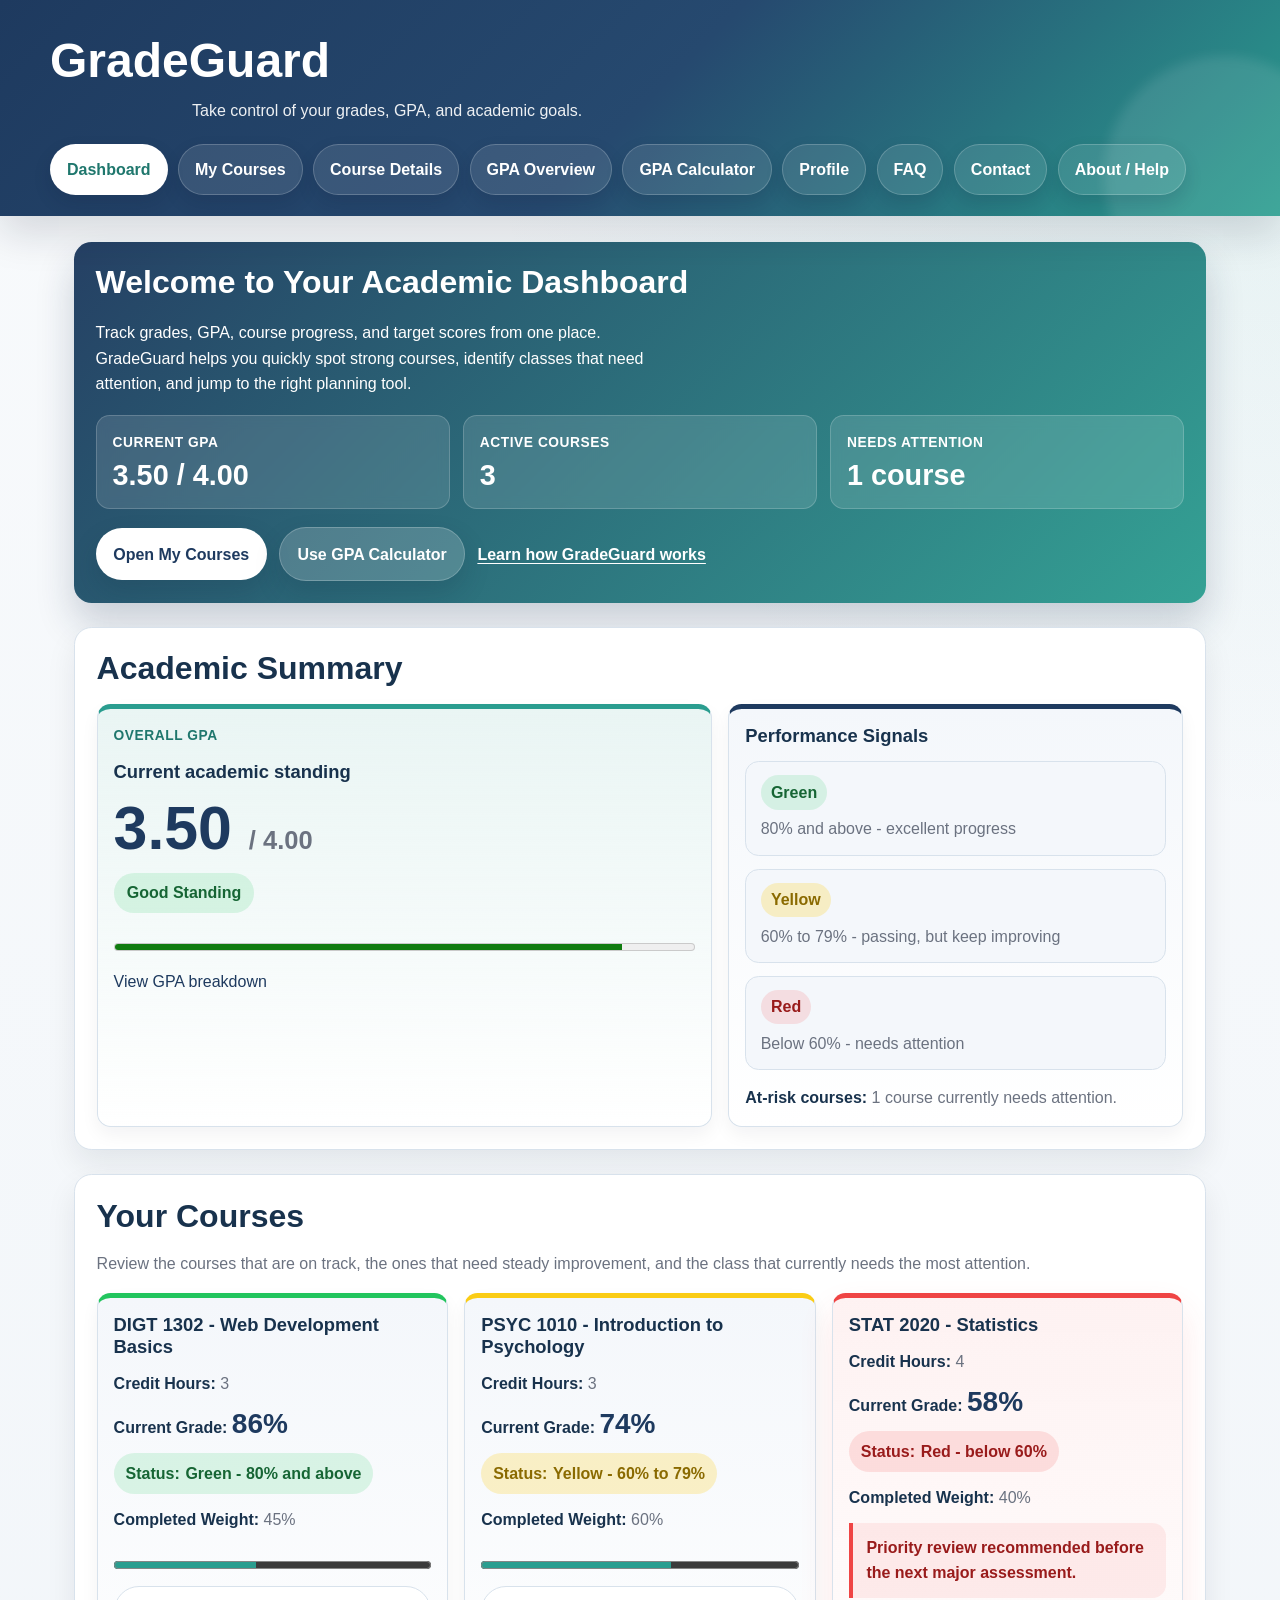
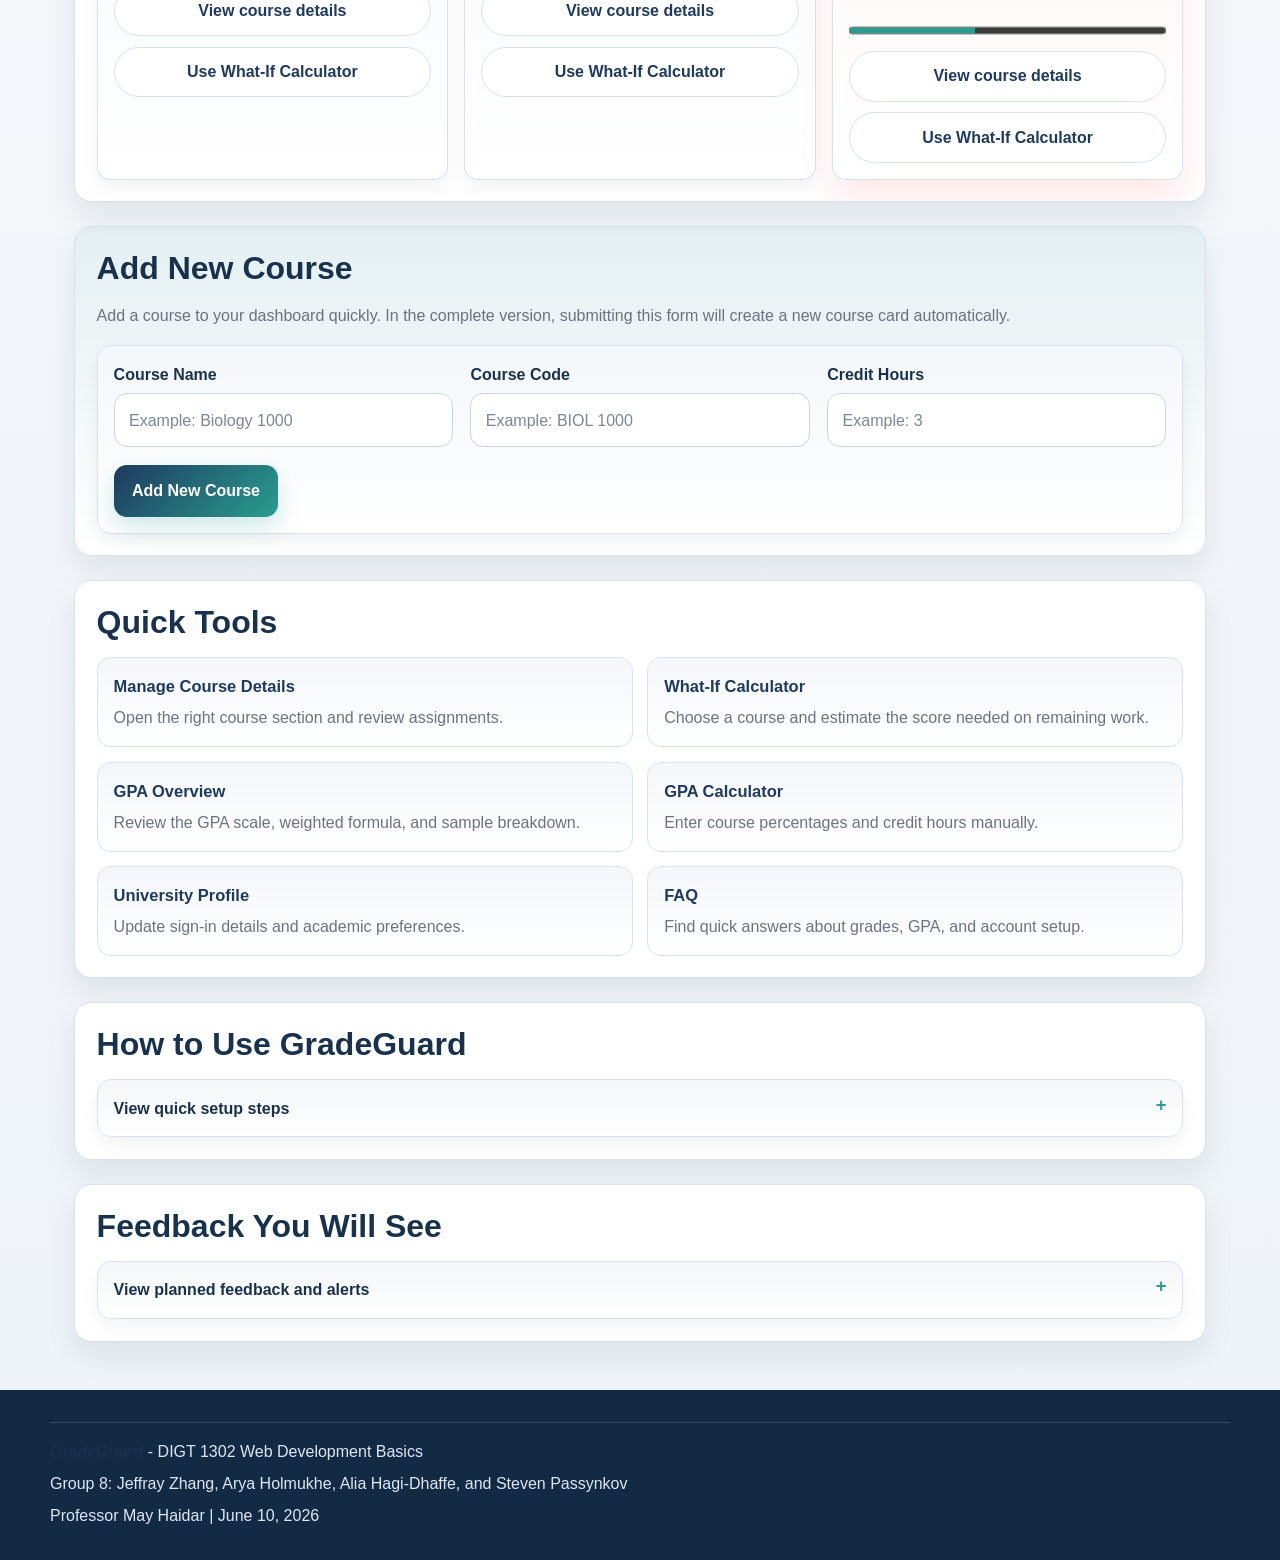
==== commit a79bc093: "Phase 2 polish: shared accent-border utilities, collapsible course panels, stacked mobile tables Ass" ====
--- a/index.html
+++ b/index.html
@@ -62,7 +62,7 @@
     <section class="dashboard-summary" aria-labelledby="summary-heading">
       <h2 id="summary-heading">Academic Summary</h2>
 
-      <article class="summary-card summary-card--gpa">
+      <article class="summary-card summary-card--gpa edge-top-thick">
         <p class="summary-kicker">Overall GPA</p>
         <h3>Current academic standing</h3>
         <p class="summary-value">3.50 <span>/ 4.00</span></p>
@@ -71,7 +71,7 @@
         <p><a href="gpa-overview.html">View GPA breakdown</a></p>
       </article>
 
-      <article class="summary-card summary-card--legend">
+      <article class="summary-card edge-top-thick edge-secondary">
         <h3>Performance Signals</h3>
         <ul class="status-legend">
           <li><span class="status-key status-key--good">Green</span> 80% and above - excellent progress</li>
@@ -89,7 +89,7 @@
         that currently needs the most attention.
       </p>
 
-      <article class="course-card course-card--good">
+      <article class="course-card edge-top-thick edge-success">
         <h3>DIGT 1302 - Web Development Basics</h3>
         <p><strong>Credit Hours:</strong> 3</p>
         <p><strong>Current Grade:</strong> <span class="course-grade">86%</span></p>
@@ -102,7 +102,7 @@
         </ul>
       </article>
 
-      <article class="course-card course-card--warning">
+      <article class="course-card edge-top-thick edge-warning">
         <h3>PSYC 1010 - Introduction to Psychology</h3>
         <p><strong>Credit Hours:</strong> 3</p>
         <p><strong>Current Grade:</strong> <span class="course-grade">74%</span></p>
@@ -115,13 +115,13 @@
         </ul>
       </article>
 
-      <article class="course-card course-card--danger">
+      <article class="course-card course-card--danger edge-top-thick edge-danger">
         <h3>STAT 2020 - Statistics</h3>
         <p><strong>Credit Hours:</strong> 4</p>
         <p><strong>Current Grade:</strong> <span class="course-grade">58%</span></p>
         <p class="course-status course-status--danger"><strong>Status:</strong> Red - below 60%</p>
         <p><strong>Completed Weight:</strong> 40%</p>
-        <p class="course-alert">Priority review recommended before the next major assessment.</p>
+        <p class="course-alert edge-left edge-danger">Priority review recommended before the next major assessment.</p>
         <progress max="100" value="40">40%</progress>
         <ul class="course-actions">
           <li><a href="course-detail.html#stat-2020">View course details</a></li>
--- a/css/style.css
+++ b/css/style.css
@@ -25,11 +25,45 @@
   --danger-dark: #991b1b;
   --focus: rgba(42, 157, 143, 0.24);
   --border-color: #d8e2ec;
+  --border-input: #c8d4e2;
+  --border-input-hover: #9bc7c1;
+  --table-border: #e3e9f1;
+  --row-stripe: #f8fbff;
+  --placeholder: #7b8696;
+  --footer-bg: #132a45;
+  --footer-text: #dce7f2;
+  --footer-border: rgba(191, 219, 254, 0.18);
+  --footer-link: #8de0d5;
+  --shadow-sm: 0 8px 18px rgba(15, 23, 42, 0.05);
   --shadow: 0 14px 30px rgba(15, 23, 42, 0.08);
   --shadow-strong: 0 18px 38px rgba(15, 23, 42, 0.14);
+  --shadow-card-hover: 0 14px 28px rgba(15, 23, 42, 0.1);
   --radius: 1.1rem;
   --radius-sm: 0.85rem;
+  /* Spacing scale — use these instead of ad-hoc rem values going forward. */
+  --space-1: 0.25rem;
+  --space-2: 0.5rem;
+  --space-3: 0.75rem;
+  --space-4: 1rem;
+  --space-5: 1.5rem;
+  --space-6: 2rem;
   --max-width: 1180px;
+}
+
+/* Respect users who ask the OS to minimise motion. */
+@media (prefers-reduced-motion: reduce) {
+  html {
+    scroll-behavior: auto;
+  }
+
+  *,
+  *::before,
+  *::after {
+    animation-duration: 0.01ms !important;
+    animation-iteration-count: 1 !important;
+    transition-duration: 0.01ms !important;
+    scroll-behavior: auto !important;
+  }
 }
 
 *,
@@ -40,6 +74,9 @@
 
 html {
   scroll-behavior: smooth;
+  /* Stop iOS/Safari from auto-inflating text in landscape. */
+  -webkit-text-size-adjust: 100%;
+  text-size-adjust: 100%;
 }
 
 body.site-page {
@@ -49,9 +86,12 @@
   font-size: 1rem;
   line-height: 1.6;
   color: var(--text);
+  /* Long unbroken strings (emails, URLs) wrap instead of forcing
+     horizontal scroll on narrow phones. */
+  overflow-wrap: break-word;
   background:
     radial-gradient(circle at top right, rgba(42, 157, 143, 0.1), transparent 24%),
-    linear-gradient(180deg, #f8fafc 0%, #f3f7fb 38%, #eef3f8 100%);
+    linear-gradient(180deg, var(--bg) 0%, var(--bg-alt) 100%);
 }
 
 img {
@@ -60,7 +100,7 @@
   height: auto;
 }
 
-img[src*="profile"] {
+.profile-photo {
   border-radius: 50%;
 }
 
@@ -326,7 +366,7 @@
   padding: 0.55rem 0.8rem;
   border: 1px solid var(--border-color);
   border-radius: 999px;
-  background: #ffffff;
+  background: var(--surface);
   font-weight: 600;
 }
 
@@ -357,14 +397,15 @@
 section > figure,
 section > form,
 article > section,
-aside > article {
+aside > article,
+.course-body > section {
   display: grid;
   gap: 0.9rem;
   padding: 1rem;
-  background: linear-gradient(180deg, var(--surface-soft) 0%, #ffffff 100%);
+  background: linear-gradient(180deg, var(--surface-soft) 0%, var(--surface) 100%);
   border: 1px solid var(--border-color);
   border-radius: var(--radius-sm);
-  box-shadow: 0 8px 18px rgba(15, 23, 42, 0.05);
+  box-shadow: var(--shadow-sm);
   transition: transform 0.2s ease, box-shadow 0.2s ease, border-color 0.2s ease;
 }
 
@@ -372,9 +413,25 @@
 section > figure:hover,
 section > form:hover,
 article > section:hover,
+.course-body > section:hover,
 details:hover {
   transform: translateY(-2px);
-  box-shadow: 0 14px 28px rgba(15, 23, 42, 0.1);
+  box-shadow: var(--shadow-card-hover);
+}
+
+/* Reusable "card list" used by every sidebar aside. Previously this exact
+   block was copy-pasted into five page stylesheets (DRY). */
+.page-content aside ul {
+  display: grid;
+  gap: 0.8rem;
+}
+
+.page-content aside li {
+  margin: 0;
+  padding: 0.82rem 0.95rem;
+  border: 1px solid var(--border-color);
+  border-radius: var(--radius-sm);
+  background: var(--surface-soft);
 }
 
 :target {
@@ -393,7 +450,7 @@
   width: 100%;
   min-width: 38rem;
   border-collapse: collapse;
-  background: #ffffff;
+  background: var(--surface);
 }
 
 caption {
@@ -414,11 +471,11 @@
   padding: 0.82rem 1rem;
   text-align: left;
   vertical-align: top;
-  border-bottom: 1px solid #e3e9f1;
+  border-bottom: 1px solid var(--table-border);
 }
 
 tbody tr:nth-child(even) {
-  background: #f8fbff;
+  background: var(--row-stripe);
 }
 
 tfoot th,
@@ -443,7 +500,7 @@
   padding: 1rem;
   border: 1px solid var(--border-color);
   border-radius: var(--radius-sm);
-  background: #ffffff;
+  background: var(--surface);
   min-inline-size: 0;
 }
 
@@ -467,9 +524,9 @@
 textarea {
   width: 100%;
   padding: 0.82rem 0.9rem;
-  border: 1px solid #c8d4e2;
+  border: 1px solid var(--border-input);
   border-radius: 0.8rem;
-  background: #ffffff;
+  background: var(--surface);
   color: var(--text);
   transition: border-color 0.2s ease, box-shadow 0.2s ease, background 0.2s ease;
 }
@@ -491,7 +548,7 @@
 input:hover,
 select:hover,
 textarea:hover {
-  border-color: #9bc7c1;
+  border-color: var(--border-input-hover);
 }
 
 input:focus-visible,
@@ -504,7 +561,7 @@
 }
 
 ::placeholder {
-  color: #7b8696;
+  color: var(--placeholder);
 }
 
 button {
@@ -538,7 +595,10 @@
   box-shadow: 0 10px 22px rgba(51, 65, 85, 0.18);
 }
 
-button[type="button"] {
+/* Destructive actions opt in explicitly via .button-danger rather than
+   inheriting danger styling from the type="button" attribute (behaviour,
+   not intent). */
+.button-danger {
   background: linear-gradient(135deg, var(--danger), var(--danger-dark));
   box-shadow: 0 10px 22px rgba(239, 68, 68, 0.22);
 }
@@ -552,8 +612,8 @@
   padding: 0.95rem 1rem;
   border: 1px solid var(--border-color);
   border-radius: var(--radius-sm);
-  background: #ffffff;
-  box-shadow: 0 8px 18px rgba(15, 23, 42, 0.04);
+  background: var(--surface);
+  box-shadow: var(--shadow-sm);
   transition: border-color 0.2s ease, box-shadow 0.2s ease, background 0.2s ease, transform 0.2s ease;
 }
 
@@ -595,10 +655,67 @@
   margin-top: 0.8rem;
 }
 
+/* ==================================
+   Accent edge utilities
+   One shared definition for the coloured
+   border accents that were previously
+   repeated across every page stylesheet
+   (DRY). The colour defaults to --primary;
+   pair with an .edge-* colour class (or set
+   --edge-color, which inherits) to change it.
+   ================================== */
+.edge-top {
+  border-top: 4px solid var(--edge-color, var(--primary));
+}
+
+.edge-top-thick {
+  border-top: 5px solid var(--edge-color, var(--primary));
+}
+
+.edge-left {
+  border-left: 4px solid var(--edge-color, var(--primary));
+}
+
+.edge-left-thick {
+  border-left: 5px solid var(--edge-color, var(--primary));
+}
+
+.edge-secondary {
+  --edge-color: var(--secondary);
+}
+
+.edge-accent {
+  --edge-color: var(--accent);
+}
+
+.edge-success {
+  --edge-color: var(--success);
+}
+
+.edge-warning {
+  --edge-color: var(--warning);
+}
+
+.edge-danger {
+  --edge-color: var(--danger);
+}
+
+/* An open <details> tints border-color above; these keep an accent edge
+   visible while the disclosure is expanded. */
+details[open].edge-top,
+details[open].edge-top-thick {
+  border-top-color: var(--edge-color, var(--primary));
+}
+
+details[open].edge-left,
+details[open].edge-left-thick {
+  border-left-color: var(--edge-color, var(--primary));
+}
+
 .site-footer {
   padding: 1.5rem 1rem 2rem;
-  color: #dce7f2;
-  background: #132a45;
+  color: var(--footer-text);
+  background: var(--footer-bg);
 }
 
 .site-footer > hr,
@@ -609,17 +726,17 @@
 
 .site-footer > hr {
   border: none;
-  border-top: 1px solid rgba(191, 219, 254, 0.18);
+  border-top: 1px solid var(--footer-border);
   margin-bottom: 1rem;
 }
 
 .site-footer p {
   margin-top: 0.4rem;
-  color: #dce7f2;
+  color: var(--footer-text);
 }
 
 .site-footer a {
-  color: #8de0d5;
+  color: var(--footer-link);
 }
 
 .site-footer a:hover,
@@ -712,8 +829,59 @@
     padding: 1rem;
   }
 
+  /* Stack each table row into a labelled card so wide tables fit phone
+     screens without horizontal scrolling. Every data cell carries a
+     data-label attribute repeating its column header. */
+  table,
+  tbody,
+  tfoot,
+  tr {
+    display: block;
+  }
+
   table {
-    min-width: 34rem;
+    min-width: 0;
+  }
+
+  thead {
+    /* Visually hidden, but the column headers stay in the accessibility tree. */
+    position: absolute;
+    width: 1px;
+    height: 1px;
+    margin: -1px;
+    overflow: hidden;
+    clip-path: inset(50%);
+  }
+
+  tbody tr,
+  tfoot tr {
+    border: 1px solid var(--table-border);
+    border-radius: var(--radius-sm);
+    overflow: hidden;
+  }
+
+  tbody tr + tr,
+  tfoot tr {
+    margin-top: 0.8rem;
+  }
+
+  th,
+  td {
+    display: grid;
+    grid-template-columns: minmax(7.5rem, 38%) 1fr;
+    gap: 0.25rem 0.9rem;
+    padding: 0.6rem 0.8rem;
+  }
+
+  td[data-label]::before {
+    content: attr(data-label);
+    font-weight: 700;
+    color: var(--heading);
+  }
+
+  tr > th:last-child,
+  tr > td:last-child {
+    border-bottom: none;
   }
 
   button {
--- a/css/index.css
+++ b/css/index.css
@@ -34,6 +34,7 @@
   border: 1px solid rgba(255, 255, 255, 0.18);
   border-radius: var(--radius-sm);
   background: rgba(255, 255, 255, 0.12);
+  -webkit-backdrop-filter: blur(6px);
   backdrop-filter: blur(6px);
 }
 
@@ -105,13 +106,10 @@
   align-content: start;
 }
 
+/* Summary and course card accent borders come from the shared
+   .edge-top-thick / .edge-* utilities in style.css. */
 .page-index .summary-card--gpa {
-  background: linear-gradient(180deg, rgba(42, 157, 143, 0.1) 0%, #ffffff 100%);
-  border-top: 5px solid var(--primary);
-}
-
-.page-index .summary-card--legend {
-  border-top: 5px solid var(--secondary);
+  background: linear-gradient(180deg, rgba(42, 157, 143, 0.1) 0%, var(--surface) 100%);
 }
 
 .page-index .summary-kicker {
@@ -203,17 +201,8 @@
   padding-right: 2rem;
 }
 
-.page-index .course-card--good {
-  border-top: 5px solid var(--success);
-}
-
-.page-index .course-card--warning {
-  border-top: 5px solid var(--warning);
-}
-
 .page-index .course-card--danger {
-  border-top: 5px solid var(--danger);
-  background: linear-gradient(180deg, rgba(239, 68, 68, 0.07) 0%, #ffffff 100%);
+  background: linear-gradient(180deg, rgba(239, 68, 68, 0.07) 0%, var(--surface) 100%);
   box-shadow: 0 18px 34px rgba(239, 68, 68, 0.12);
 }
 
@@ -255,7 +244,6 @@
 
 .page-index .course-alert {
   padding: 0.72rem 0.85rem;
-  border-left: 4px solid var(--danger);
   border-radius: 0 var(--radius-sm) var(--radius-sm) 0;
   background: rgba(239, 68, 68, 0.09);
   color: var(--danger-dark);
@@ -281,7 +269,7 @@
   padding: 0.72rem 0.9rem;
   border: 1px solid var(--border-color);
   border-radius: 999px;
-  background: #ffffff;
+  background: var(--surface);
   font-weight: 700;
 }
 
@@ -292,7 +280,7 @@
 }
 
 .page-index .dashboard-form {
-  background: linear-gradient(180deg, rgba(42, 157, 143, 0.07) 0%, #ffffff 100%);
+  background: linear-gradient(180deg, rgba(42, 157, 143, 0.07) 0%, var(--surface) 100%);
 }
 
 .page-index .dashboard-form form {
@@ -321,7 +309,7 @@
   padding: 0.95rem 1rem;
   border: 1px solid var(--border-color);
   border-radius: var(--radius-sm);
-  background: linear-gradient(180deg, var(--surface-soft) 0%, #ffffff 100%);
+  background: linear-gradient(180deg, var(--surface-soft) 0%, var(--surface) 100%);
 }
 
 .page-index .quick-tool-list a {
@@ -335,7 +323,7 @@
 
 .page-index .dashboard-collapsible details {
   grid-column: 1 / -1;
-  background: linear-gradient(180deg, rgba(30, 58, 95, 0.05) 0%, #ffffff 100%);
+  background: linear-gradient(180deg, rgba(30, 58, 95, 0.05) 0%, var(--surface) 100%);
 }
 
 .page-index .compact-list {
@@ -348,7 +336,7 @@
   padding: 0.78rem 0.9rem;
   border: 1px solid var(--border-color);
   border-radius: var(--radius-sm);
-  background: #ffffff;
+  background: var(--surface);
 }
 
 @media (min-width: 48rem) {
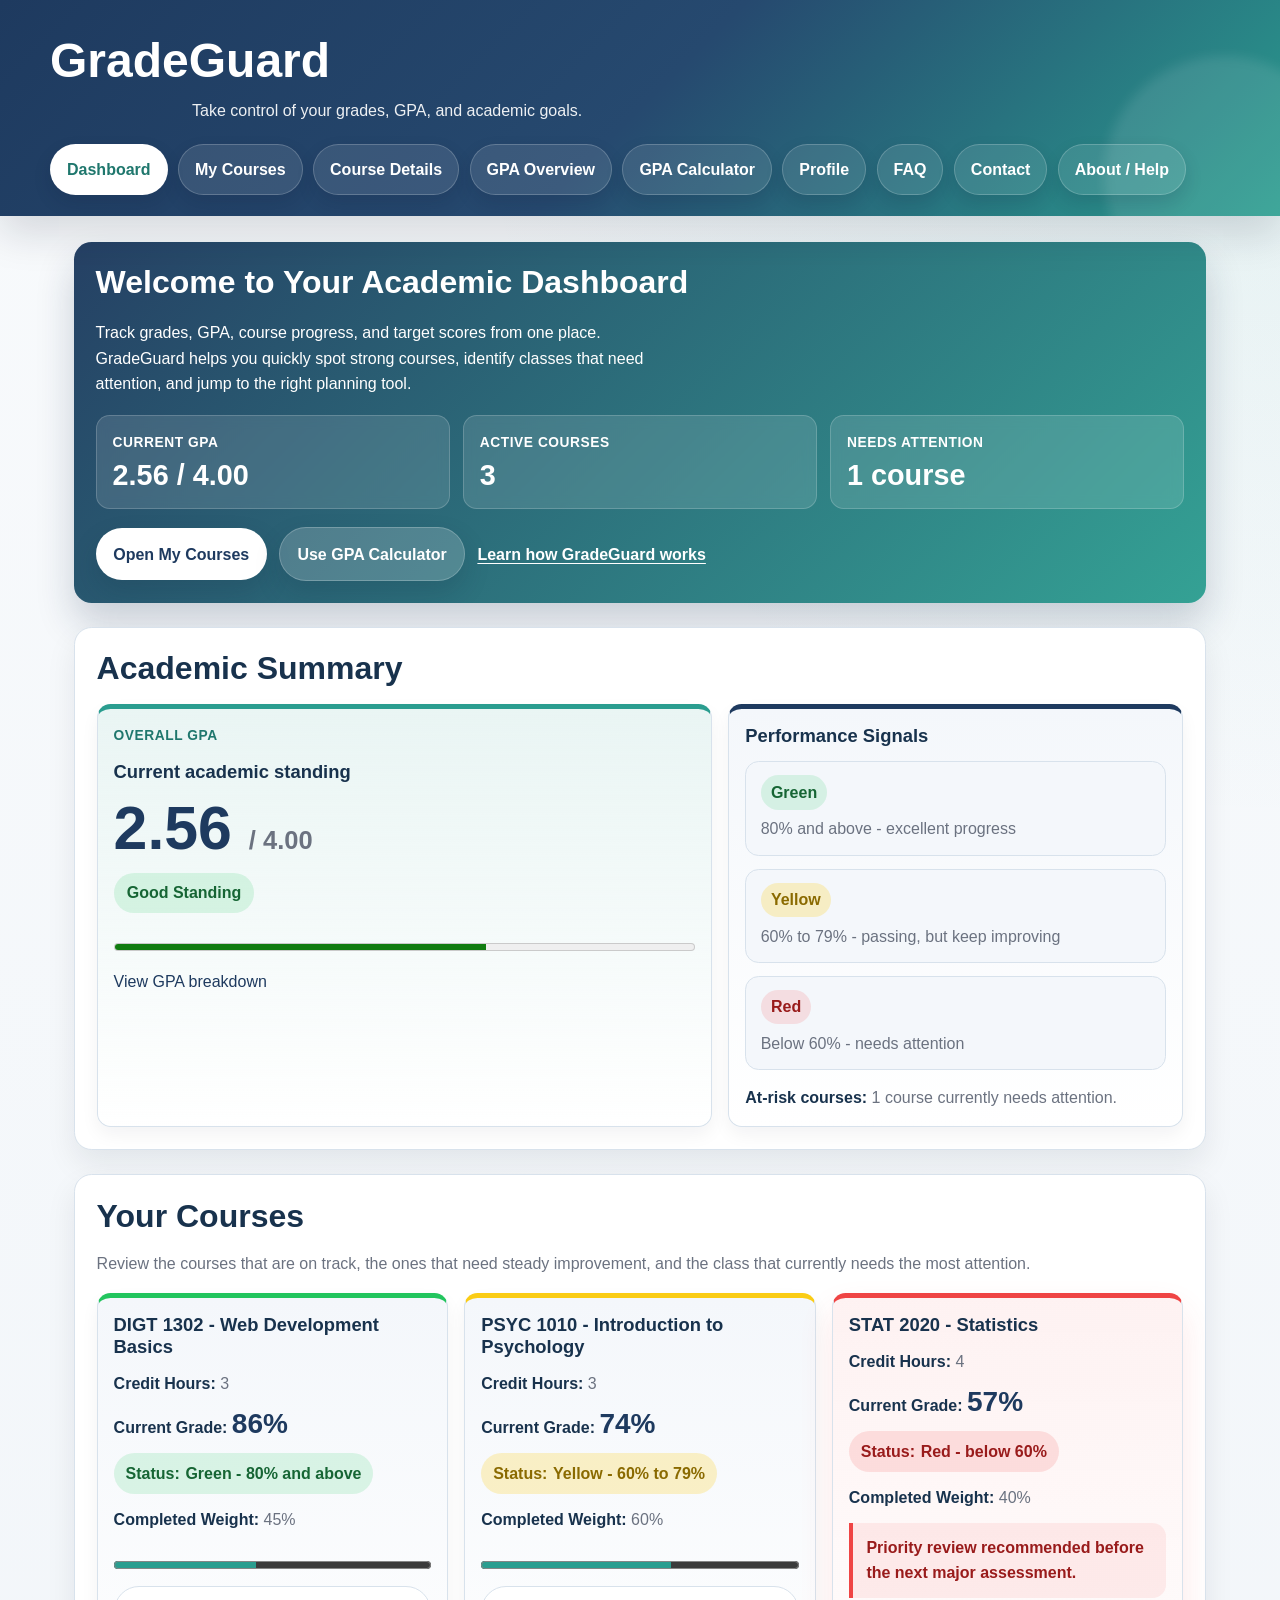
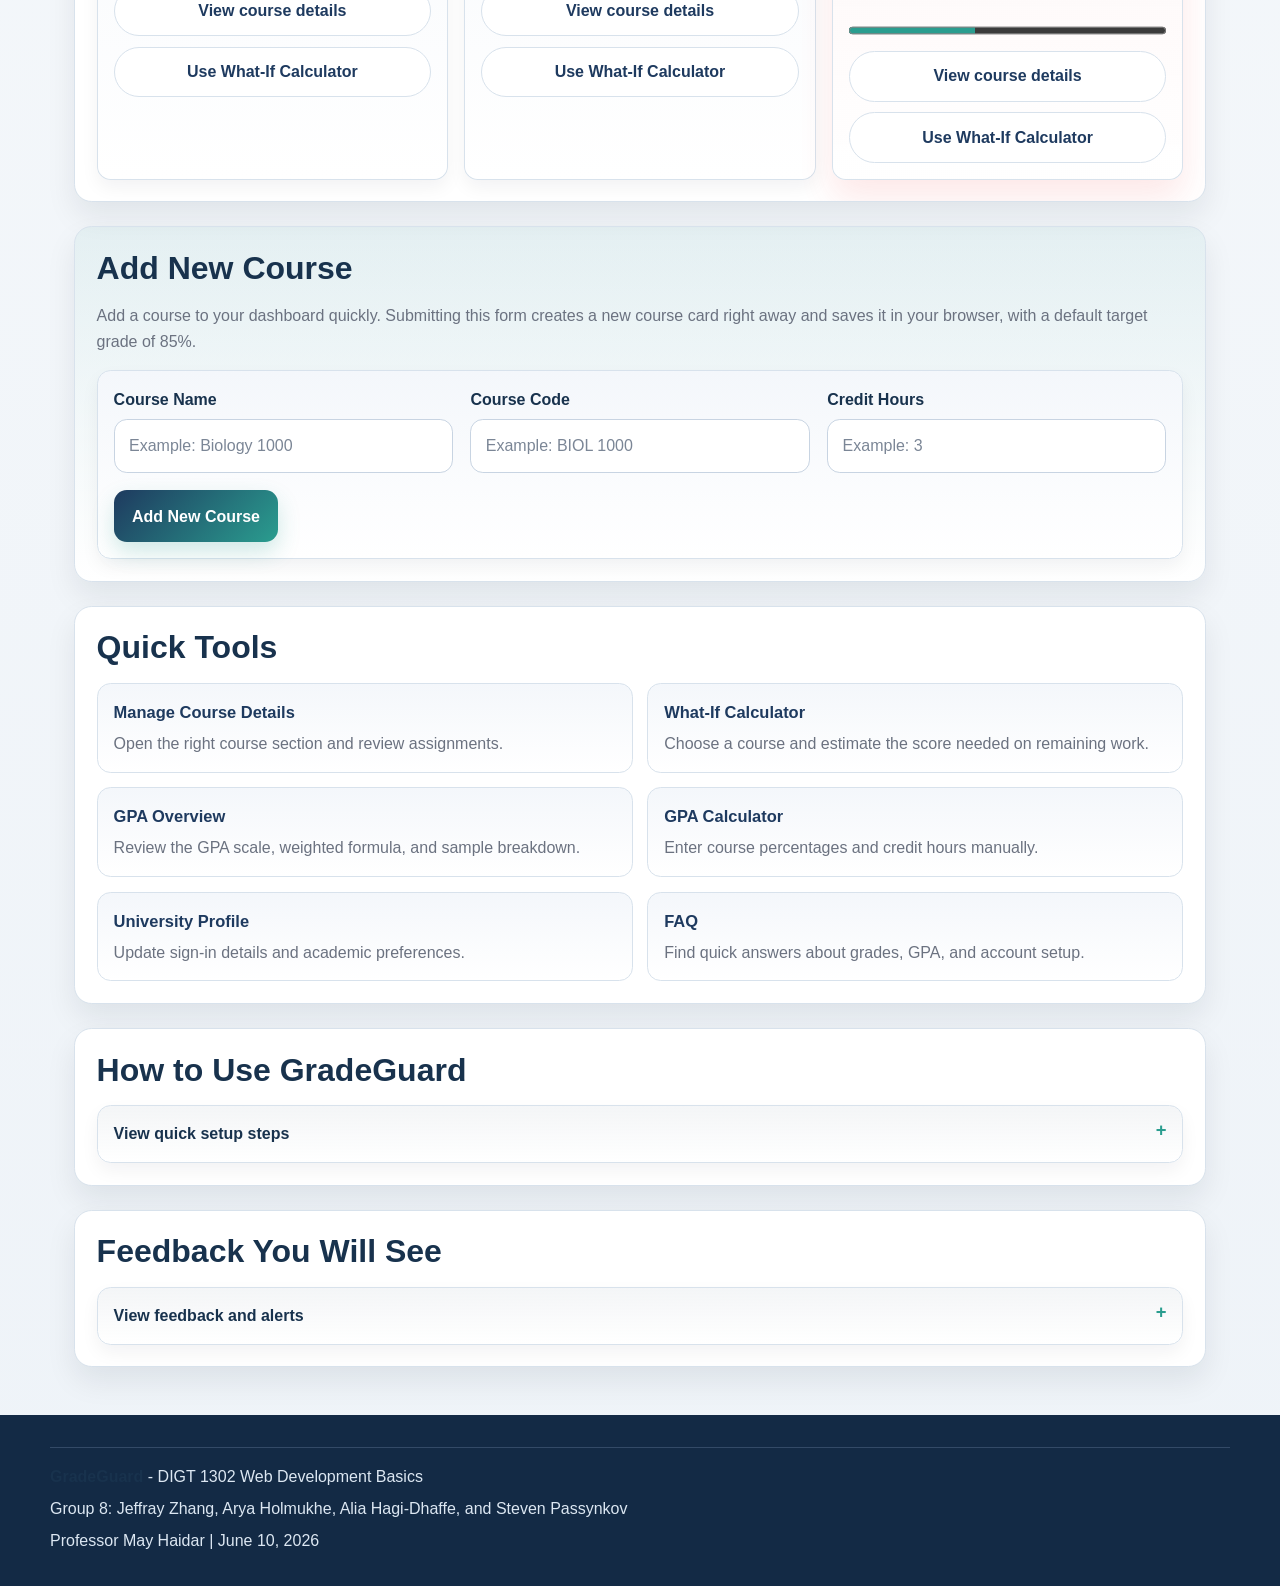
==== commit 26b139dc: "Phase 3: JavaScript interactivity - data layer, validation, dynamic course management - js/gradeguar" ====
--- a/index.html
+++ b/index.html
@@ -7,6 +7,8 @@
   <title>GradeGuard | Dashboard</title>
   <link rel="stylesheet" href="css/style.css">
   <link rel="stylesheet" href="css/index.css">
+  <script src="js/gradeguard-data.js" defer></script>
+  <script src="js/script.js" defer></script>
 </head>
 <body class="site-page page-index">
   <header class="page-header">
@@ -40,15 +42,15 @@
       <ul class="hero-metrics">
         <li>
           <span class="metric-label">Current GPA</span>
-          <strong class="metric-value">3.50 / 4.00</strong>
+          <strong class="metric-value" id="metric-current-gpa">3.50 / 4.00</strong>
         </li>
         <li>
           <span class="metric-label">Active Courses</span>
-          <strong class="metric-value">3</strong>
+          <strong class="metric-value" id="metric-active-courses">3</strong>
         </li>
         <li>
           <span class="metric-label">Needs Attention</span>
-          <strong class="metric-value">1 course</strong>
+          <strong class="metric-value" id="metric-attention">1 course</strong>
         </li>
       </ul>
 
@@ -65,9 +67,9 @@
       <article class="summary-card summary-card--gpa edge-top-thick">
         <p class="summary-kicker">Overall GPA</p>
         <h3>Current academic standing</h3>
-        <p class="summary-value">3.50 <span>/ 4.00</span></p>
-        <p class="summary-status summary-status--good">Good Standing</p>
-        <meter min="0" max="4" value="3.5">3.50 out of 4.00</meter>
+        <p class="summary-value" id="summary-gpa-value">3.50 <span>/ 4.00</span></p>
+        <p class="summary-status summary-status--good" id="summary-standing">Good Standing</p>
+        <meter min="0" max="4" value="3.5" id="summary-gpa-meter">3.50 out of 4.00</meter>
         <p><a href="gpa-overview.html">View GPA breakdown</a></p>
       </article>
 
@@ -78,7 +80,7 @@
           <li><span class="status-key status-key--warning">Yellow</span> 60% to 79% - passing, but keep improving</li>
           <li><span class="status-key status-key--danger">Red</span> Below 60% - needs attention</li>
         </ul>
-        <p><strong>At-risk courses:</strong> 1 course currently needs attention.</p>
+        <p id="at-risk-note"><strong>At-risk courses:</strong> 1 course currently needs attention.</p>
       </article>
     </section>
 
@@ -133,11 +135,11 @@
     <section class="dashboard-form" aria-labelledby="add-course-heading">
       <h2 id="add-course-heading">Add New Course</h2>
       <p>
-        Add a course to your dashboard quickly. In the complete version, submitting this form will
-        create a new course card automatically.
+        Add a course to your dashboard quickly. Submitting this form creates a new course card
+        right away and saves it in your browser, with a default target grade of 85%.
       </p>
 
-      <form action="course-detail.html" method="get">
+      <form action="course-detail.html" method="get" id="dashboard-add-course-form">
         <p>
           <label for="course-name">Course Name</label><br>
           <input type="text" id="course-name" name="course-name" placeholder="Example: Biology 1000" required>
@@ -207,13 +209,13 @@
     <section class="dashboard-collapsible" aria-labelledby="feedback-heading">
       <h2 id="feedback-heading">Feedback You Will See</h2>
       <details>
-        <summary>View planned feedback and alerts</summary>
+        <summary>View feedback and alerts</summary>
         <ul class="compact-list">
-          <li><strong>Form validation:</strong> warnings for missing, negative, or invalid grade values.</li>
+          <li><strong>Form validation:</strong> inline warnings for missing, negative, or invalid grade values.</li>
           <li><strong>Performance indicators:</strong> green, yellow, and red grade status labels.</li>
           <li><strong>Progress bars:</strong> visual summaries of completed course weight.</li>
-          <li><strong>Dynamic grade messages:</strong> clear explanations of what score is needed to reach a target grade.</li>
-          <li><strong>Confirmation messages:</strong> updates after courses or assignments are added or removed.</li>
+          <li><strong>Dynamic grade messages:</strong> the What-If Calculator explains what score is needed to reach a target grade.</li>
+          <li><strong>Confirmation messages:</strong> instant updates after courses or assignments are added or removed.</li>
         </ul>
       </details>
     </section>
--- a/css/style.css
+++ b/css/style.css
@@ -893,3 +893,128 @@
     margin-left: 0;
   }
 }
+
+/* ==================================
+   Phase 3 - JavaScript feedback styles
+   Message boxes, inline field errors,
+   filter notes, and injected controls.
+   ================================== */
+
+/* Author display values (grid on sections) would otherwise beat the
+   browser's default [hidden] handling. */
+[hidden] {
+  display: none !important;
+}
+
+.feedback {
+  grid-column: 1 / -1;
+  margin: 0;
+  padding: 0.8rem 1rem;
+  border: 1px solid transparent;
+  border-radius: var(--radius-sm);
+  font-weight: 600;
+}
+
+.feedback--success {
+  background: rgba(34, 197, 94, 0.12);
+  border-color: rgba(34, 197, 94, 0.45);
+  color: #166534;
+}
+
+.feedback--error {
+  background: rgba(239, 68, 68, 0.1);
+  border-color: rgba(239, 68, 68, 0.45);
+  color: var(--danger-dark);
+}
+
+.feedback--warning {
+  background: rgba(250, 204, 21, 0.18);
+  border-color: rgba(250, 204, 21, 0.55);
+  color: var(--warning-dark);
+}
+
+.feedback--info {
+  background: rgba(30, 58, 95, 0.08);
+  border-color: rgba(30, 58, 95, 0.25);
+  color: var(--secondary);
+}
+
+.field-error {
+  display: block;
+  margin-top: 0.35rem;
+  font-size: 0.9rem;
+  font-weight: 700;
+  color: var(--danger-dark);
+}
+
+.field-error:empty {
+  display: none;
+}
+
+input[aria-invalid="true"],
+select[aria-invalid="true"],
+textarea[aria-invalid="true"] {
+  border-color: var(--danger);
+  box-shadow: 0 0 0 3px rgba(239, 68, 68, 0.15);
+}
+
+/* Live character counter (contact form) and filter/result notes. */
+.char-counter {
+  display: block;
+  margin-top: 0.35rem;
+  font-size: 0.9rem;
+  color: var(--muted);
+}
+
+.char-counter.is-short {
+  color: var(--warning-dark);
+}
+
+.filter-note {
+  font-size: 0.95rem;
+  font-weight: 600;
+  color: var(--muted);
+}
+
+/* Quiet buttons for secondary JavaScript-injected controls. */
+.button-quiet {
+  background: var(--surface);
+  color: var(--primary-dark);
+  border: 1px solid var(--border-color);
+  box-shadow: none;
+}
+
+.button-quiet:hover,
+.button-quiet:focus-visible {
+  background: var(--surface-soft);
+  filter: none;
+  box-shadow: var(--shadow-sm);
+}
+
+/* Highlighted row in the GPA conversion chart lookup. */
+tr.chart-highlight,
+tbody tr.chart-highlight:nth-child(even) {
+  background: rgba(42, 157, 143, 0.16);
+}
+
+tr.chart-highlight td {
+  font-weight: 700;
+  color: var(--primary-dark);
+}
+
+/* Placeholder row shown when every course has been removed. */
+.table-empty {
+  font-style: italic;
+  color: var(--muted);
+}
+
+.assignment-empty {
+  font-style: italic;
+}
+
+.faq-controls {
+  display: flex;
+  flex-wrap: wrap;
+  gap: 0.6rem;
+  margin-top: 0.9rem;
+}
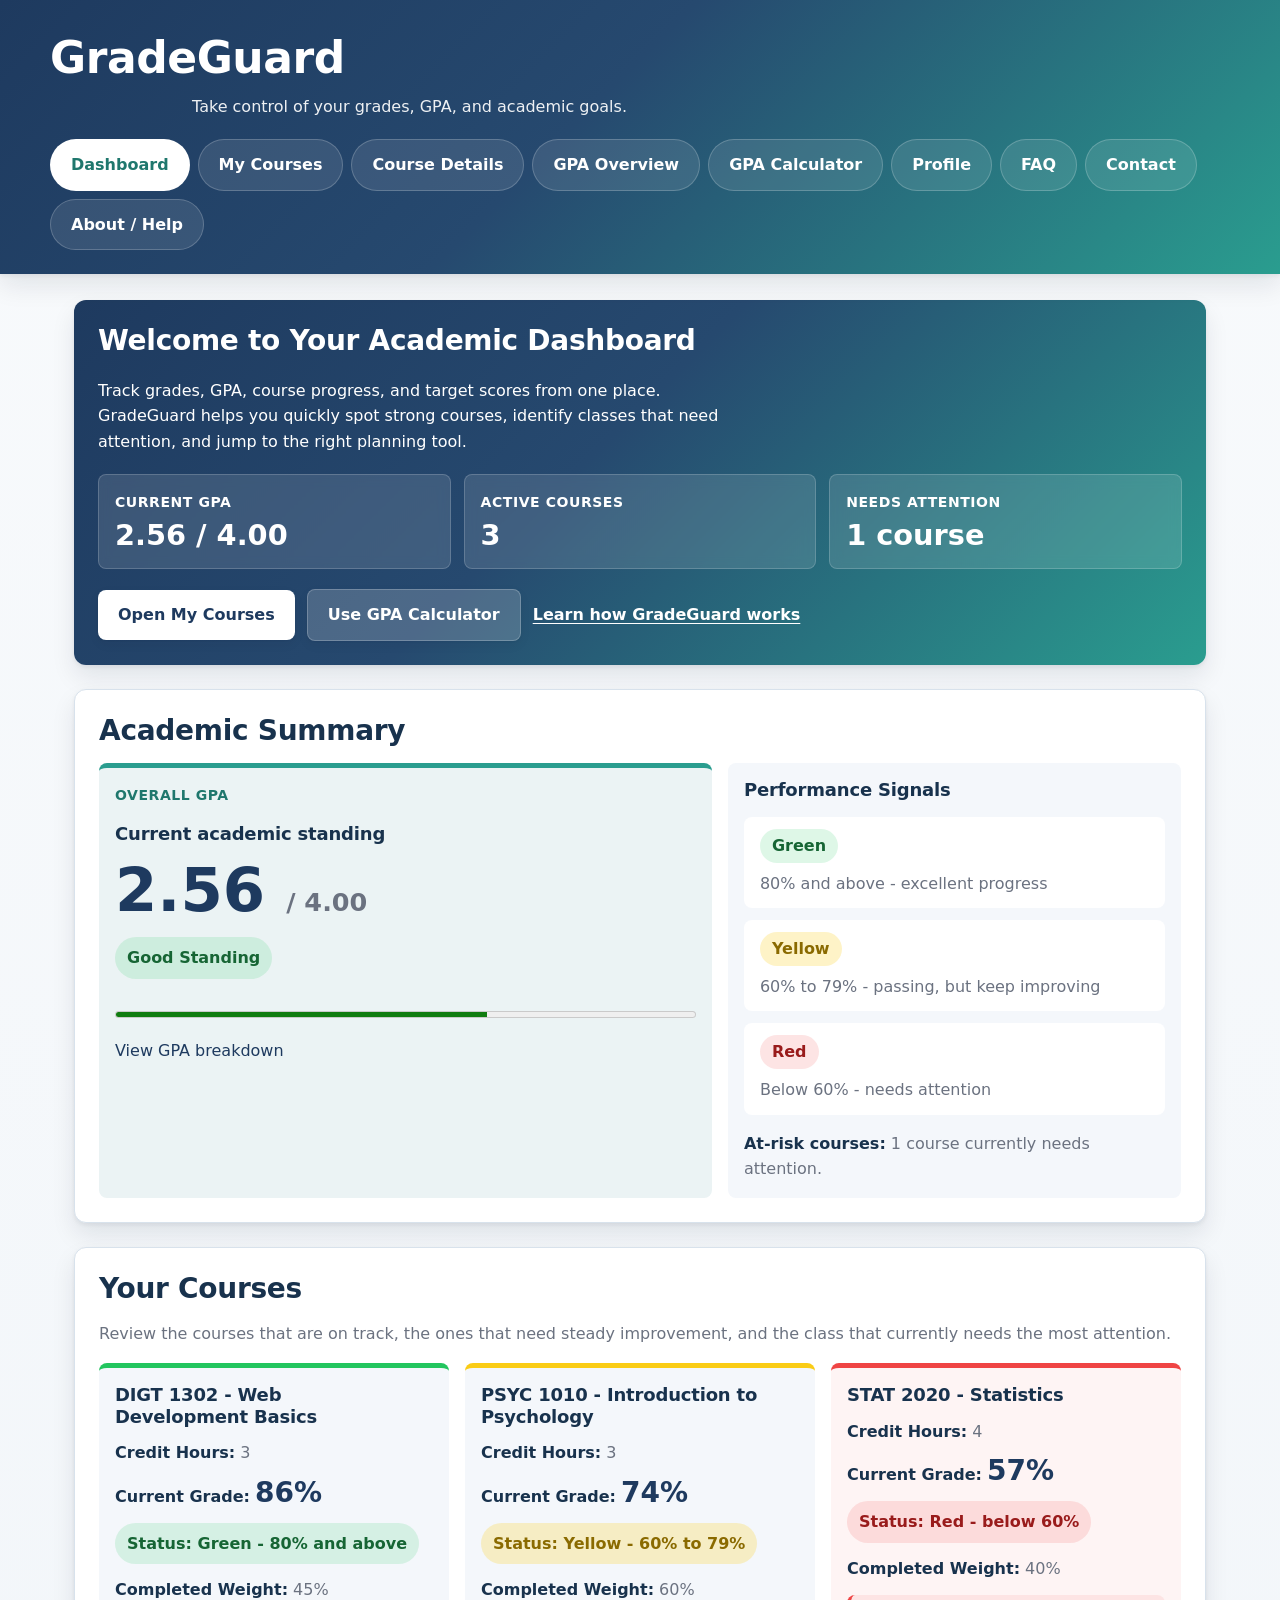
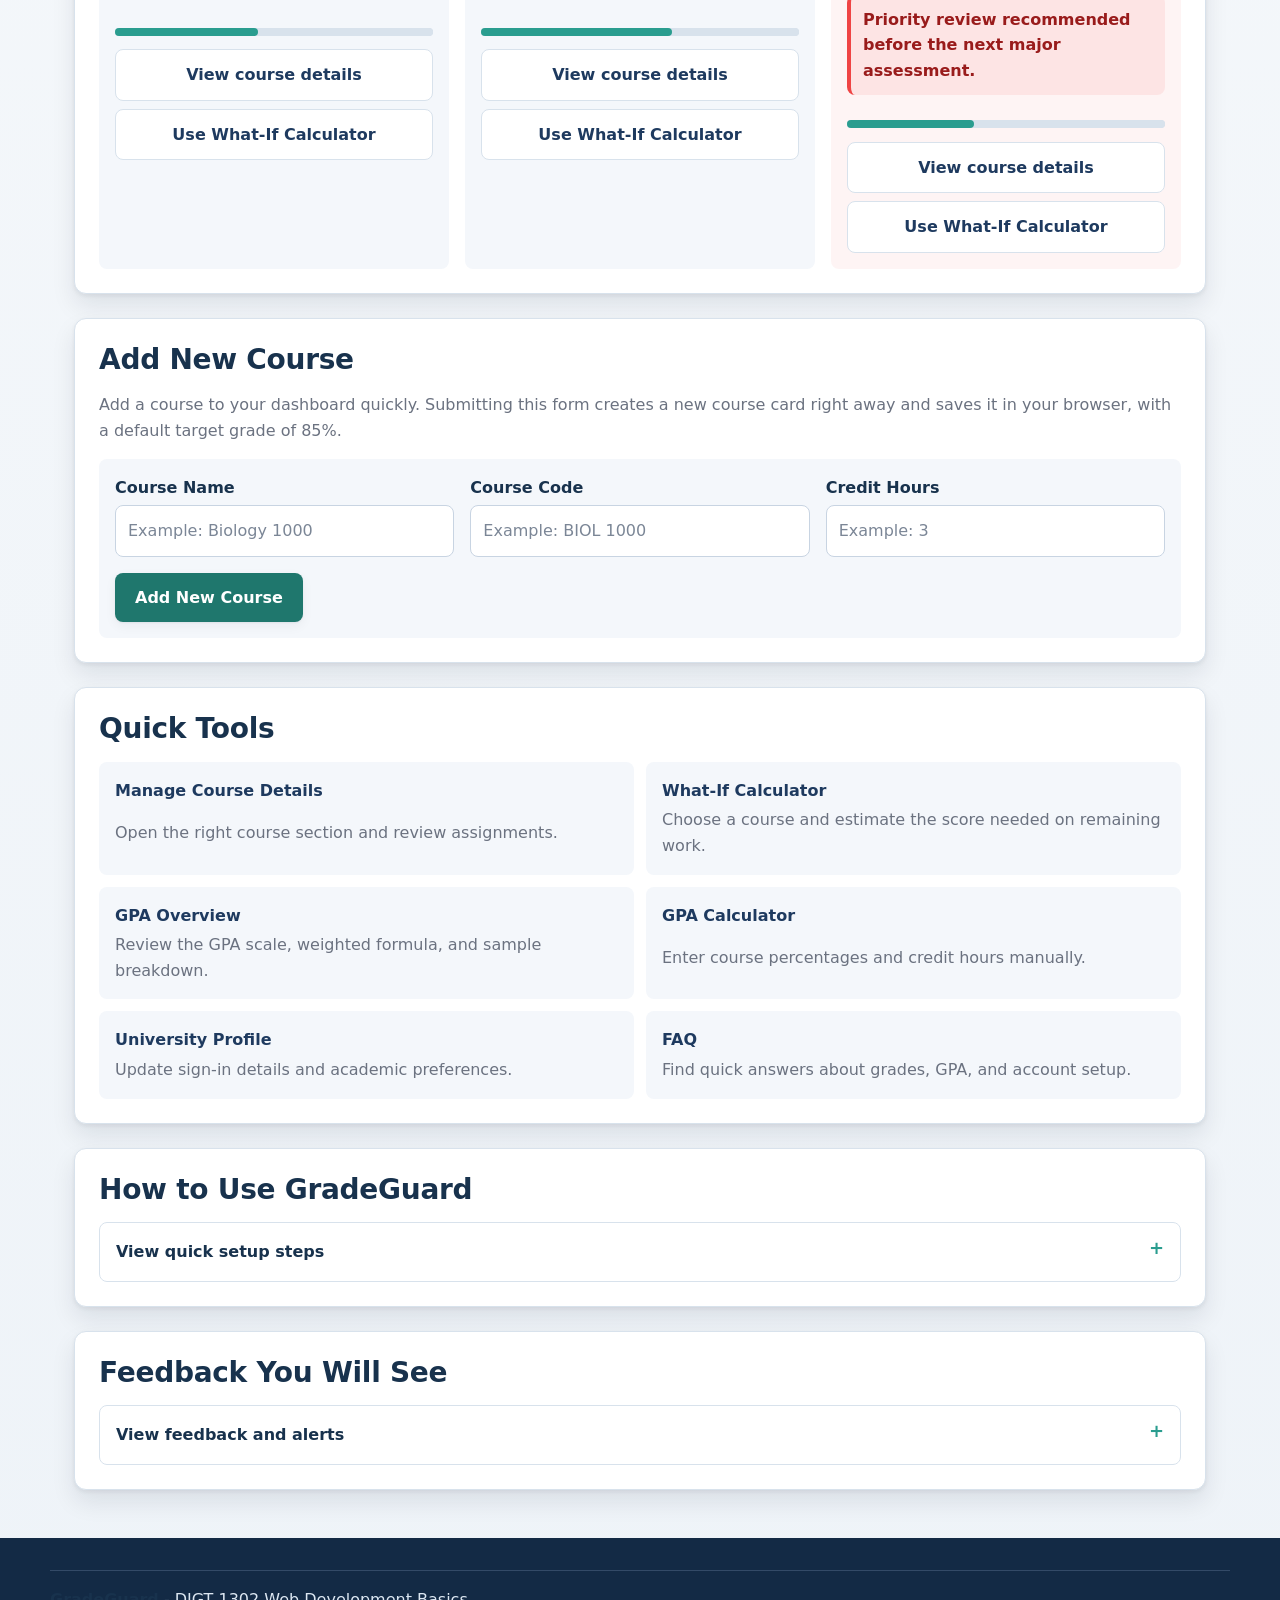
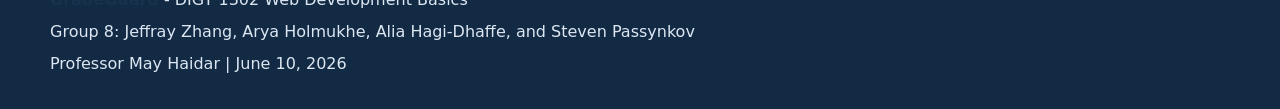
==== commit 6457f471: "Theme coherence pass: token-driven design system - One brand accent (teal); green/yellow/red reserve" ====
--- a/index.html
+++ b/index.html
@@ -73,7 +73,7 @@
         <p><a href="gpa-overview.html">View GPA breakdown</a></p>
       </article>
 
-      <article class="summary-card edge-top-thick edge-secondary">
+      <article class="summary-card">
         <h3>Performance Signals</h3>
         <ul class="status-legend">
           <li><span class="status-key status-key--good">Green</span> 80% and above - excellent progress</li>
--- a/css/style.css
+++ b/css/style.css
@@ -16,8 +16,6 @@
   --primary: #2a9d8f;
   --primary-dark: #1f776d;
   --secondary: #1e3a5f;
-  --accent: #facc15;
-  --accent-dark: #8a6a00;
   --success: #22c55e;
   --warning: #facc15;
   --warning-dark: #8a6a00;
@@ -34,13 +32,18 @@
   --footer-text: #dce7f2;
   --footer-border: rgba(191, 219, 254, 0.18);
   --footer-link: #8de0d5;
-  --shadow-sm: 0 8px 18px rgba(15, 23, 42, 0.05);
-  --shadow: 0 14px 30px rgba(15, 23, 42, 0.08);
-  --shadow-strong: 0 18px 38px rgba(15, 23, 42, 0.14);
-  --shadow-card-hover: 0 14px 28px rgba(15, 23, 42, 0.1);
-  --radius: 1.1rem;
-  --radius-sm: 0.85rem;
-  /* Spacing scale — use these instead of ad-hoc rem values going forward. */
+  /* Elevation: exactly two levels so depth stays meaningful.
+     Cards rest on --shadow-sm; only raised/interactive moments use --shadow. */
+  --shadow-sm: 0 1px 2px rgba(15, 23, 42, 0.05), 0 4px 12px rgba(15, 23, 42, 0.05);
+  --shadow: 0 2px 4px rgba(15, 23, 42, 0.06), 0 12px 24px rgba(15, 23, 42, 0.09);
+  /* Shape: two radii (cards and controls). Pill shape (999px) is reserved
+     for the header navigation and small status badges only. */
+  --radius: 0.75rem;
+  --radius-sm: 0.5rem;
+  /* The one brand gradient, shared by the page header and dashboard hero. */
+  --gradient-brand: linear-gradient(135deg, #1e3a5f 0%, #26496f 45%, #2a9d8f 100%);
+  --font-size-sm: 0.875rem;
+  /* Spacing scale — all spacing sits on this 0.25rem grid. */
   --space-1: 0.25rem;
   --space-2: 0.5rem;
   --space-3: 0.75rem;
@@ -82,16 +85,14 @@
 body.site-page {
   margin: 0;
   min-height: 100vh;
-  font-family: Arial, Helvetica, sans-serif;
+  font-family: system-ui, -apple-system, "Segoe UI", Roboto, Helvetica, Arial, sans-serif;
   font-size: 1rem;
   line-height: 1.6;
   color: var(--text);
   /* Long unbroken strings (emails, URLs) wrap instead of forcing
      horizontal scroll on narrow phones. */
   overflow-wrap: break-word;
-  background:
-    radial-gradient(circle at top right, rgba(42, 157, 143, 0.1), transparent 24%),
-    linear-gradient(180deg, var(--bg) 0%, var(--bg-alt) 100%);
+  background: linear-gradient(180deg, var(--bg) 0%, var(--bg-alt) 100%);
 }
 
 img {
@@ -114,15 +115,16 @@
 
 figure img {
   width: min(100%, 15rem);
-  padding: 0.75rem;
+  padding: var(--space-3);
   border: 1px solid var(--border-color);
+  border-radius: var(--radius-sm);
   background: var(--surface);
-  box-shadow: var(--shadow);
+  box-shadow: var(--shadow-sm);
 }
 
 figcaption {
   color: var(--muted);
-  font-size: 0.95rem;
+  font-size: var(--font-size-sm);
 }
 
 abbr[title] {
@@ -138,18 +140,20 @@
   margin: 0;
   color: var(--heading);
   line-height: 1.2;
-}
-
+  letter-spacing: -0.01em;
+}
+
+/* Type scale: 0.875 / 1 / 1.125 / 1.375-1.75 / 2-2.75 rem. */
 h1 {
-  font-size: clamp(2rem, 5vw, 3rem);
+  font-size: clamp(2rem, 5vw, 2.75rem);
 }
 
 h2 {
-  font-size: clamp(1.45rem, 3vw, 2rem);
+  font-size: clamp(1.375rem, 3vw, 1.75rem);
 }
 
 h3 {
-  font-size: 1.15rem;
+  font-size: 1.125rem;
 }
 
 p,
@@ -186,7 +190,7 @@
 }
 
 li + li {
-  margin-top: 0.45rem;
+  margin-top: var(--space-2);
 }
 
 .main-nav li + li,
@@ -196,7 +200,7 @@
 
 dl {
   display: grid;
-  gap: 0.45rem;
+  gap: var(--space-2);
 }
 
 dt {
@@ -210,7 +214,7 @@
 address {
   font-style: normal;
   display: grid;
-  gap: 0.45rem;
+  gap: var(--space-2);
 }
 
 a {
@@ -241,22 +245,10 @@
 .page-header {
   position: relative;
   overflow: hidden;
-  padding: 1.5rem 1rem 1rem;
+  padding: var(--space-5) var(--space-4) var(--space-4);
   color: #ffffff;
-  background: linear-gradient(135deg, #1e3a5f 0%, #26496f 50%, #2a9d8f 100%);
-  box-shadow: var(--shadow-strong);
-}
-
-.page-header::after {
-  content: "";
-  position: absolute;
-  right: -4rem;
-  bottom: -5rem;
-  width: 15rem;
-  height: 15rem;
-  border-radius: 50%;
-  background: rgba(255, 255, 255, 0.1);
-  filter: blur(6px);
+  background: var(--gradient-brand);
+  box-shadow: var(--shadow);
 }
 
 .page-header > h1,
@@ -285,7 +277,7 @@
 .main-nav ul {
   display: flex;
   flex-wrap: wrap;
-  gap: 0.65rem;
+  gap: var(--space-2);
   list-style: none;
   margin: 0;
   padding: 0;
@@ -300,14 +292,13 @@
   width: 100%;
   align-items: center;
   justify-content: center;
-  padding: 0.72rem 1rem;
+  padding: 0.75rem 1.25rem;
   border: 1px solid rgba(255, 255, 255, 0.2);
   border-radius: 999px;
   background: rgba(255, 255, 255, 0.1);
   color: #ffffff;
   font-weight: 700;
   text-align: center;
-  box-shadow: 0 8px 18px rgba(11, 23, 48, 0.14);
   transition: transform 0.2s ease, background 0.2s ease, color 0.2s ease, box-shadow 0.2s ease;
 }
 
@@ -317,7 +308,7 @@
   background: #ffffff;
   text-decoration: none;
   transform: translateY(-1px);
-  box-shadow: 0 12px 24px rgba(11, 23, 48, 0.18);
+  box-shadow: var(--shadow-sm);
 }
 
 .main-nav a[aria-current="page"] {
@@ -334,7 +325,7 @@
 }
 
 .page-content > * {
-  padding: 1.15rem;
+  padding: 1.25rem;
   overflow-x: auto;
   background: var(--surface);
   border: 1px solid var(--border-color);
@@ -343,29 +334,29 @@
 }
 
 .page-content > nav:not(.main-nav) {
-  padding: 0.9rem 1rem;
+  padding: var(--space-3) var(--space-4);
   background: var(--surface-soft);
 }
 
 .page-content > nav:not(.main-nav) p {
-  font-size: 0.95rem;
+  font-size: var(--font-size-sm);
 }
 
 .page-content > nav:not(.main-nav) ul {
   display: flex;
   flex-wrap: wrap;
-  gap: 0.6rem;
+  gap: var(--space-2);
   list-style: none;
-  margin-top: 0.8rem;
+  margin-top: var(--space-3);
   padding: 0;
 }
 
 .page-content > nav:not(.main-nav) a {
   display: inline-flex;
   align-items: center;
-  padding: 0.55rem 0.8rem;
+  padding: var(--space-2) var(--space-3);
   border: 1px solid var(--border-color);
-  border-radius: 999px;
+  border-radius: var(--radius-sm);
   background: var(--surface);
   font-weight: 600;
 }
@@ -393,6 +384,9 @@
   grid-column: 1 / -1;
 }
 
+/* Inner groups are flat, soft panels. Keeping a single "card" level
+   (the direct children of .page-content) keeps elevation meaningful;
+   hover-lift is reserved for genuinely interactive elements. */
 section > article,
 section > figure,
 section > form,
@@ -400,23 +394,10 @@
 aside > article,
 .course-body > section {
   display: grid;
-  gap: 0.9rem;
-  padding: 1rem;
-  background: linear-gradient(180deg, var(--surface-soft) 0%, var(--surface) 100%);
-  border: 1px solid var(--border-color);
-  border-radius: var(--radius-sm);
-  box-shadow: var(--shadow-sm);
-  transition: transform 0.2s ease, box-shadow 0.2s ease, border-color 0.2s ease;
-}
-
-section > article:hover,
-section > figure:hover,
-section > form:hover,
-article > section:hover,
-.course-body > section:hover,
-details:hover {
-  transform: translateY(-2px);
-  box-shadow: var(--shadow-card-hover);
+  gap: var(--space-4);
+  padding: var(--space-4);
+  background: var(--surface-soft);
+  border-radius: var(--radius-sm);
 }
 
 /* Reusable "card list" used by every sidebar aside. Previously this exact
@@ -428,8 +409,7 @@
 
 .page-content aside li {
   margin: 0;
-  padding: 0.82rem 0.95rem;
-  border: 1px solid var(--border-color);
+  padding: var(--space-3) var(--space-4);
   border-radius: var(--radius-sm);
   background: var(--surface-soft);
 }
@@ -441,9 +421,37 @@
 meter,
 progress {
   width: 100%;
+  margin-top: var(--space-3);
+  accent-color: var(--primary);
+}
+
+meter {
   height: 0.95rem;
-  margin-top: 0.75rem;
-  accent-color: var(--primary);
+}
+
+/* Slim brand-coloured progress bar (replaces the heavy native track). */
+progress {
+  height: 0.5rem;
+  border: none;
+  border-radius: var(--radius-sm);
+  background: var(--border-color);
+  -webkit-appearance: none;
+  appearance: none;
+}
+
+progress::-webkit-progress-bar {
+  background: var(--border-color);
+  border-radius: var(--radius-sm);
+}
+
+progress::-webkit-progress-value {
+  background: var(--primary);
+  border-radius: var(--radius-sm);
+}
+
+progress::-moz-progress-bar {
+  background: var(--primary);
+  border-radius: var(--radius-sm);
 }
 
 table {
@@ -456,7 +464,7 @@
 caption {
   caption-side: top;
   text-align: left;
-  padding-bottom: 0.75rem;
+  padding-bottom: var(--space-3);
   font-weight: 700;
   color: var(--heading);
 }
@@ -468,7 +476,7 @@
 
 th,
 td {
-  padding: 0.82rem 1rem;
+  padding: var(--space-3) var(--space-4);
   text-align: left;
   vertical-align: top;
   border-bottom: 1px solid var(--table-border);
@@ -495,9 +503,9 @@
 
 fieldset {
   display: grid;
-  gap: 0.95rem;
+  gap: var(--space-4);
   margin: 0;
-  padding: 1rem;
+  padding: var(--space-4);
   border: 1px solid var(--border-color);
   border-radius: var(--radius-sm);
   background: var(--surface);
@@ -509,13 +517,13 @@
 }
 
 legend {
-  padding: 0 0.35rem;
+  padding: 0 var(--space-1);
   font-weight: 700;
 }
 
 label {
   display: inline-block;
-  margin-bottom: 0.38rem;
+  margin-bottom: var(--space-1);
   font-weight: 700;
 }
 
@@ -523,9 +531,9 @@
 select,
 textarea {
   width: 100%;
-  padding: 0.82rem 0.9rem;
+  padding: var(--space-3) var(--space-3);
   border: 1px solid var(--border-input);
-  border-radius: 0.8rem;
+  border-radius: var(--radius-sm);
   background: var(--surface);
   color: var(--text);
   transition: border-color 0.2s ease, box-shadow 0.2s ease, background 0.2s ease;
@@ -568,63 +576,60 @@
   display: inline-flex;
   align-items: center;
   justify-content: center;
-  padding: 0.82rem 1.15rem;
+  padding: 0.75rem 1.25rem;
   border: none;
-  border-radius: 0.8rem;
-  background: linear-gradient(135deg, var(--secondary), var(--primary));
+  border-radius: var(--radius-sm);
+  background: var(--primary-dark);
   color: #ffffff;
   font-weight: 700;
   cursor: pointer;
-  box-shadow: 0 10px 22px rgba(42, 157, 143, 0.22);
-  transition: transform 0.2s ease, box-shadow 0.2s ease, filter 0.2s ease;
+  box-shadow: var(--shadow-sm);
+  transition: transform 0.15s ease, box-shadow 0.15s ease, filter 0.15s ease;
 }
 
 button:hover,
 button:focus-visible {
   transform: translateY(-1px);
-  box-shadow: 0 14px 26px rgba(42, 157, 143, 0.24);
-  filter: brightness(1.03);
+  box-shadow: var(--shadow);
+  filter: brightness(0.94);
 }
 
 button + button {
-  margin-left: 0.55rem;
+  margin-left: var(--space-2);
 }
 
 button[type="reset"] {
-  background: linear-gradient(135deg, #475569, #334155);
-  box-shadow: 0 10px 22px rgba(51, 65, 85, 0.18);
+  background: #475569;
 }
 
 /* Destructive actions opt in explicitly via .button-danger rather than
    inheriting danger styling from the type="button" attribute (behaviour,
    not intent). */
 .button-danger {
-  background: linear-gradient(135deg, var(--danger), var(--danger-dark));
-  box-shadow: 0 10px 22px rgba(239, 68, 68, 0.22);
+  background: var(--danger);
 }
 
 td button {
   width: auto;
+  padding: var(--space-2) var(--space-3);
   white-space: nowrap;
 }
 
 details {
-  padding: 0.95rem 1rem;
+  padding: var(--space-4);
   border: 1px solid var(--border-color);
   border-radius: var(--radius-sm);
   background: var(--surface);
-  box-shadow: var(--shadow-sm);
-  transition: border-color 0.2s ease, box-shadow 0.2s ease, background 0.2s ease, transform 0.2s ease;
+  transition: border-color 0.2s ease, background 0.2s ease;
 }
 
 details + details {
-  margin-top: 0.85rem;
+  margin-top: var(--space-3);
 }
 
 details[open] {
   background: var(--surface-soft);
   border-color: #b7d7d2;
-  box-shadow: 0 12px 24px rgba(15, 23, 42, 0.08);
 }
 
 summary {
@@ -641,7 +646,7 @@
   content: "+";
   float: right;
   color: var(--primary);
-  font-size: 1.15rem;
+  font-size: 1.125rem;
   line-height: 1;
 }
 
@@ -652,7 +657,7 @@
 details p,
 details dl,
 details ul {
-  margin-top: 0.8rem;
+  margin-top: var(--space-3);
 }
 
 /* ==================================
@@ -660,9 +665,10 @@
    One shared definition for the coloured
    border accents that were previously
    repeated across every page stylesheet
-   (DRY). The colour defaults to --primary;
-   pair with an .edge-* colour class (or set
-   --edge-color, which inherits) to change it.
+   (DRY). The colour defaults to the brand
+   accent (--primary); the .edge-success /
+   .edge-warning / .edge-danger modifiers are
+   reserved for grade-status meaning.
    ================================== */
 .edge-top {
   border-top: 4px solid var(--edge-color, var(--primary));
@@ -678,14 +684,6 @@
 
 .edge-left-thick {
   border-left: 5px solid var(--edge-color, var(--primary));
-}
-
-.edge-secondary {
-  --edge-color: var(--secondary);
-}
-
-.edge-accent {
-  --edge-color: var(--accent);
 }
 
 .edge-success {
@@ -746,7 +744,7 @@
 
 @media (min-width: 48rem) {
   .page-header {
-    padding: 2rem 1.5rem 1.35rem;
+    padding: var(--space-6) var(--space-5) var(--space-5);
   }
 
   .main-nav li {
@@ -792,7 +790,7 @@
   }
 
   .page-content > * {
-    padding: 1.35rem;
+    padding: var(--space-5);
   }
 
   .main-nav ul {
@@ -815,10 +813,6 @@
 }
 
 @media (max-width: 47.99rem) {
-  body.site-page {
-    font-size: 0.98rem;
-  }
-
   .page-header,
   .site-footer {
     padding-left: 1rem;
@@ -869,8 +863,8 @@
   td {
     display: grid;
     grid-template-columns: minmax(7.5rem, 38%) 1fr;
-    gap: 0.25rem 0.9rem;
-    padding: 0.6rem 0.8rem;
+    gap: var(--space-1) var(--space-4);
+    padding: var(--space-2) var(--space-3);
   }
 
   td[data-label]::before {
@@ -909,7 +903,7 @@
 .feedback {
   grid-column: 1 / -1;
   margin: 0;
-  padding: 0.8rem 1rem;
+  padding: var(--space-3) var(--space-4);
   border: 1px solid transparent;
   border-radius: var(--radius-sm);
   font-weight: 600;
@@ -941,8 +935,8 @@
 
 .field-error {
   display: block;
-  margin-top: 0.35rem;
-  font-size: 0.9rem;
+  margin-top: var(--space-1);
+  font-size: var(--font-size-sm);
   font-weight: 700;
   color: var(--danger-dark);
 }
@@ -961,8 +955,8 @@
 /* Live character counter (contact form) and filter/result notes. */
 .char-counter {
   display: block;
-  margin-top: 0.35rem;
-  font-size: 0.9rem;
+  margin-top: var(--space-1);
+  font-size: var(--font-size-sm);
   color: var(--muted);
 }
 
@@ -971,7 +965,7 @@
 }
 
 .filter-note {
-  font-size: 0.95rem;
+  font-size: var(--font-size-sm);
   font-weight: 600;
   color: var(--muted);
 }
--- a/css/index.css
+++ b/css/index.css
@@ -2,10 +2,10 @@
 
 .page-index .dashboard-hero {
   display: grid;
-  gap: 1.15rem;
-  background: linear-gradient(135deg, rgba(30, 58, 95, 0.97) 0%, rgba(42, 157, 143, 0.95) 100%);
+  gap: 1.25rem;
+  background: var(--gradient-brand);
   border: none;
-  box-shadow: 0 20px 38px rgba(19, 42, 69, 0.2);
+  box-shadow: var(--shadow);
 }
 
 .page-index .dashboard-hero h2,
@@ -28,9 +28,9 @@
 
 .page-index .hero-metrics li {
   display: grid;
-  gap: 0.3rem;
-  margin: 0;
-  padding: 0.95rem 1rem;
+  gap: var(--space-1);
+  margin: 0;
+  padding: var(--space-4);
   border: 1px solid rgba(255, 255, 255, 0.18);
   border-radius: var(--radius-sm);
   background: rgba(255, 255, 255, 0.12);
@@ -39,7 +39,7 @@
 }
 
 .page-index .metric-label {
-  font-size: 0.86rem;
+  font-size: var(--font-size-sm);
   font-weight: 700;
   letter-spacing: 0.04em;
   text-transform: uppercase;
@@ -62,12 +62,12 @@
   display: inline-flex;
   align-items: center;
   justify-content: center;
-  padding: 0.82rem 1.1rem;
-  border-radius: 999px;
+  padding: 0.75rem 1.25rem;
+  border-radius: var(--radius-sm);
   background: #ffffff;
   color: var(--secondary);
   font-weight: 700;
-  box-shadow: 0 12px 26px rgba(19, 42, 69, 0.18);
+  box-shadow: var(--shadow-sm);
   transition: transform 0.2s ease, box-shadow 0.2s ease, background 0.2s ease;
 }
 
@@ -77,7 +77,7 @@
   background: #f8fafc;
   text-decoration: none;
   transform: translateY(-1px);
-  box-shadow: 0 14px 28px rgba(19, 42, 69, 0.24);
+  box-shadow: var(--shadow);
 }
 
 .page-index .dashboard-hero .button-link--secondary {
@@ -109,11 +109,11 @@
 /* Summary and course card accent borders come from the shared
    .edge-top-thick / .edge-* utilities in style.css. */
 .page-index .summary-card--gpa {
-  background: linear-gradient(180deg, rgba(42, 157, 143, 0.1) 0%, var(--surface) 100%);
+  background: var(--surface-accent);
 }
 
 .page-index .summary-kicker {
-  font-size: 0.86rem;
+  font-size: var(--font-size-sm);
   font-weight: 700;
   letter-spacing: 0.04em;
   text-transform: uppercase;
@@ -136,7 +136,7 @@
   display: inline-flex;
   align-items: center;
   width: fit-content;
-  padding: 0.45rem 0.82rem;
+  padding: var(--space-2) var(--space-3);
   border-radius: 999px;
   font-weight: 700;
 }
@@ -148,7 +148,7 @@
 
 .page-index .status-legend {
   display: grid;
-  gap: 0.78rem;
+  gap: var(--space-3);
   list-style: none;
   padding: 0;
 }
@@ -156,18 +156,17 @@
 .page-index .status-legend li {
   margin: 0;
   display: grid;
-  gap: 0.4rem;
-  padding: 0.82rem 0.9rem;
-  border: 1px solid var(--border-color);
-  border-radius: var(--radius-sm);
-  background: var(--surface-soft);
+  gap: var(--space-2);
+  padding: var(--space-3) var(--space-4);
+  border-radius: var(--radius-sm);
+  background: var(--surface);
 }
 
 .page-index .status-key {
   display: inline-flex;
   width: fit-content;
   align-items: center;
-  padding: 0.28rem 0.64rem;
+  padding: var(--space-1) var(--space-3);
   border-radius: 999px;
   font-weight: 700;
 }
@@ -202,8 +201,7 @@
 }
 
 .page-index .course-card--danger {
-  background: linear-gradient(180deg, rgba(239, 68, 68, 0.07) 0%, var(--surface) 100%);
-  box-shadow: 0 18px 34px rgba(239, 68, 68, 0.12);
+  background: rgba(239, 68, 68, 0.06);
 }
 
 .page-index .course-grade {
@@ -217,7 +215,7 @@
   display: inline-flex;
   width: fit-content;
   align-items: center;
-  padding: 0.46rem 0.75rem;
+  padding: var(--space-2) var(--space-3);
   border-radius: 999px;
   font-weight: 700;
 }
@@ -243,8 +241,8 @@
 }
 
 .page-index .course-alert {
-  padding: 0.72rem 0.85rem;
-  border-radius: 0 var(--radius-sm) var(--radius-sm) 0;
+  padding: var(--space-3) var(--space-3);
+  border-radius: var(--radius-sm);
   background: rgba(239, 68, 68, 0.09);
   color: var(--danger-dark);
   font-weight: 700;
@@ -252,7 +250,7 @@
 
 .page-index .course-actions {
   display: grid;
-  gap: 0.65rem;
+  gap: var(--space-2);
   list-style: none;
   padding: 0;
 }
@@ -266,25 +264,21 @@
   align-items: center;
   justify-content: center;
   width: 100%;
-  padding: 0.72rem 0.9rem;
+  padding: var(--space-3) var(--space-4);
   border: 1px solid var(--border-color);
-  border-radius: 999px;
+  border-radius: var(--radius-sm);
   background: var(--surface);
   font-weight: 700;
 }
 
 .page-index .course-actions a:hover,
 .page-index .course-actions a:focus-visible {
-  background: var(--surface-soft);
+  background: var(--surface-accent);
   text-decoration: none;
 }
 
-.page-index .dashboard-form {
-  background: linear-gradient(180deg, rgba(42, 157, 143, 0.07) 0%, var(--surface) 100%);
-}
-
 .page-index .dashboard-form form {
-  gap: 1.1rem;
+  gap: var(--space-4);
 }
 
 .page-index .dashboard-form form > p:last-child {
@@ -297,23 +291,21 @@
 
 .page-index .quick-tool-list {
   display: grid;
-  gap: 0.9rem;
+  gap: var(--space-3);
   list-style: none;
   padding: 0;
 }
 
 .page-index .quick-tool-list li {
   display: grid;
-  gap: 0.35rem;
-  margin: 0;
-  padding: 0.95rem 1rem;
-  border: 1px solid var(--border-color);
-  border-radius: var(--radius-sm);
-  background: linear-gradient(180deg, var(--surface-soft) 0%, var(--surface) 100%);
+  gap: var(--space-1);
+  margin: 0;
+  padding: var(--space-4);
+  border-radius: var(--radius-sm);
+  background: var(--surface-soft);
 }
 
 .page-index .quick-tool-list a {
-  font-size: 1.03rem;
   font-weight: 700;
 }
 
@@ -323,18 +315,16 @@
 
 .page-index .dashboard-collapsible details {
   grid-column: 1 / -1;
-  background: linear-gradient(180deg, rgba(30, 58, 95, 0.05) 0%, var(--surface) 100%);
 }
 
 .page-index .compact-list {
   display: grid;
-  gap: 0.75rem;
+  gap: var(--space-3);
 }
 
 .page-index .compact-list li {
   margin: 0;
-  padding: 0.78rem 0.9rem;
-  border: 1px solid var(--border-color);
+  padding: var(--space-3) var(--space-4);
   border-radius: var(--radius-sm);
   background: var(--surface);
 }
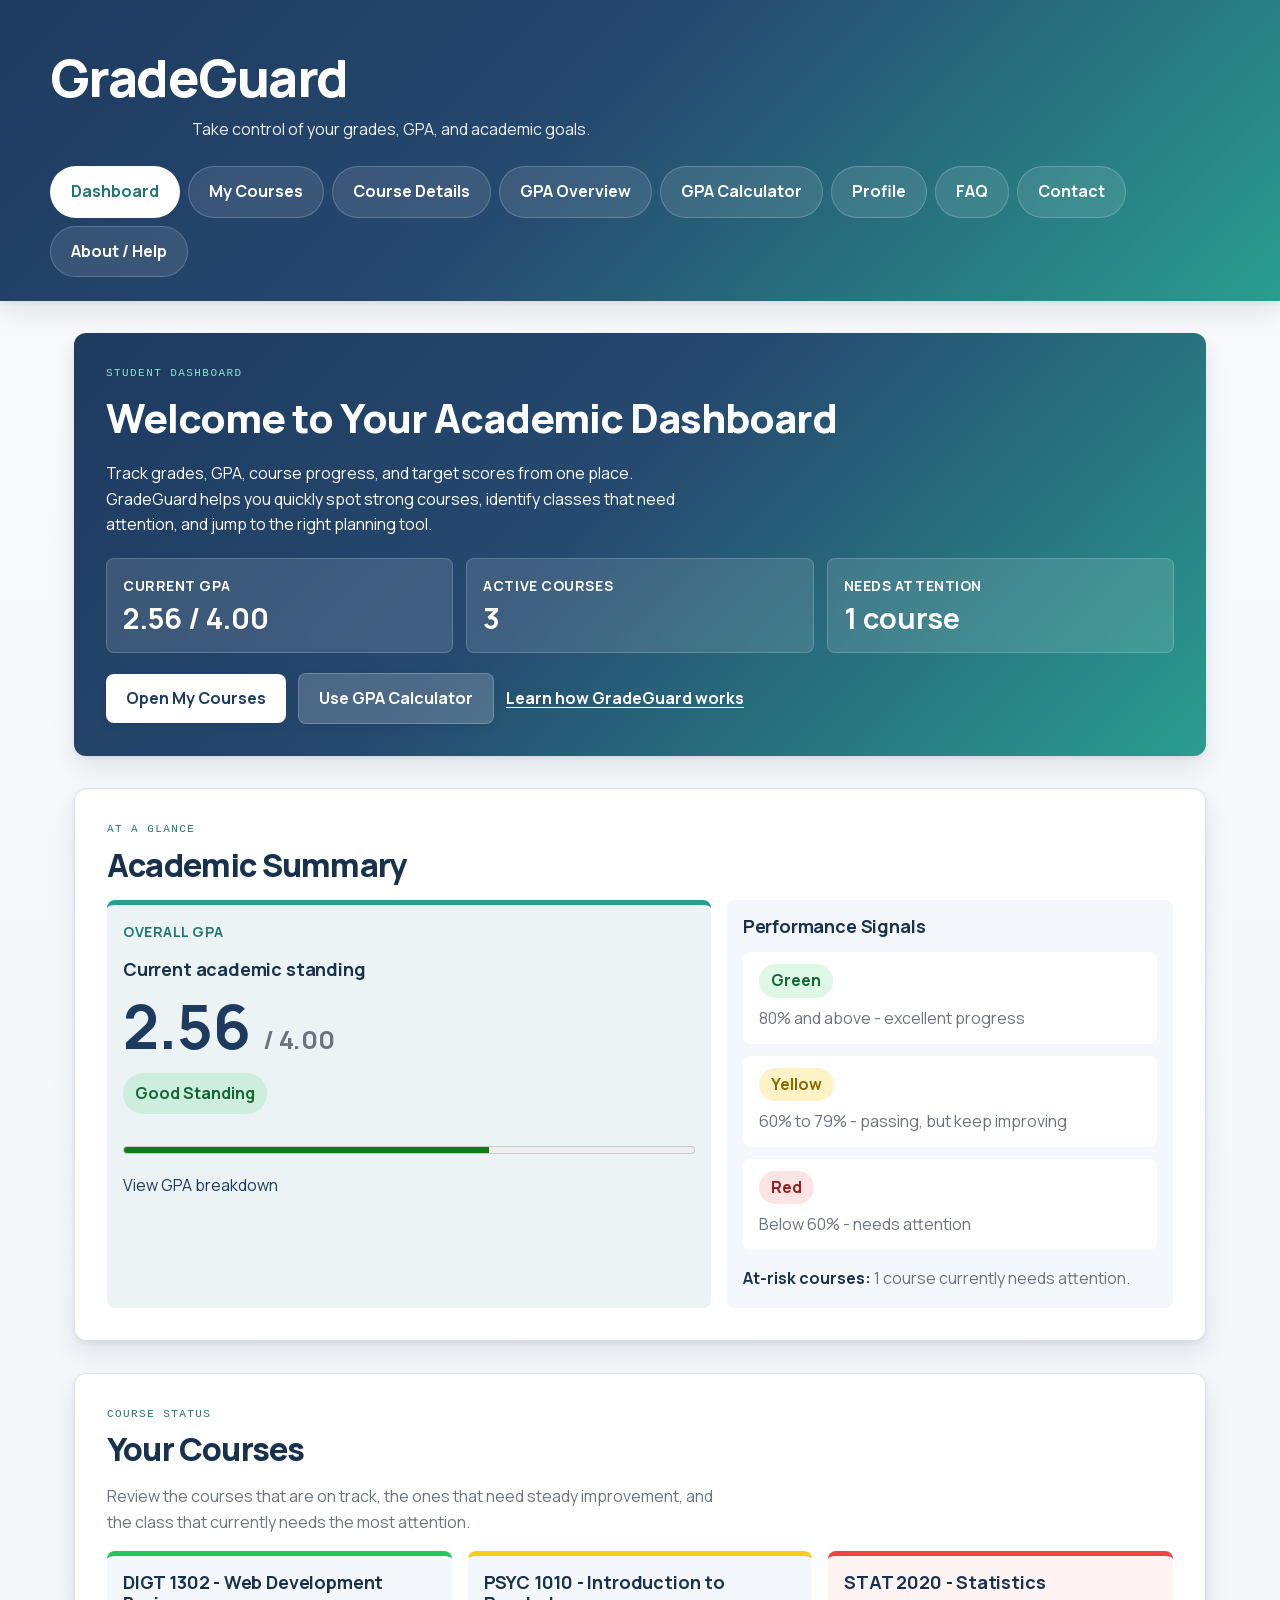
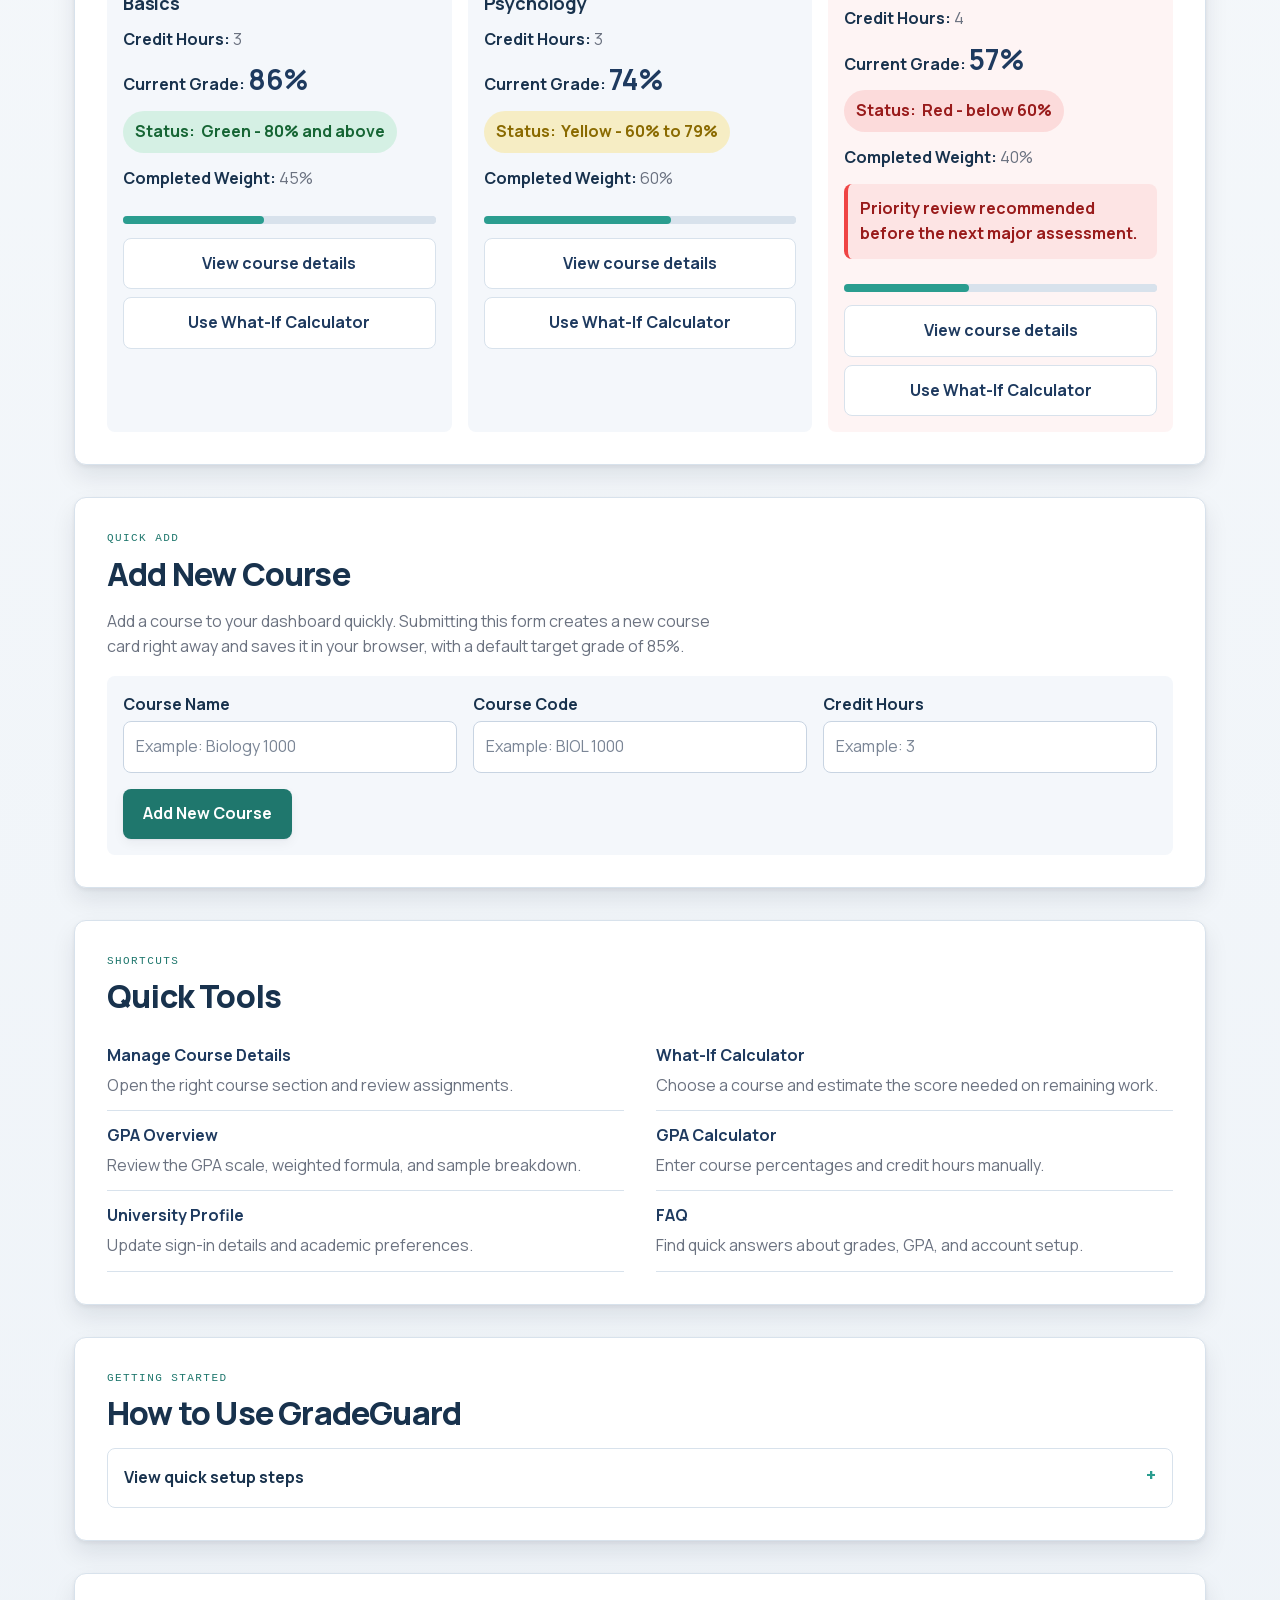
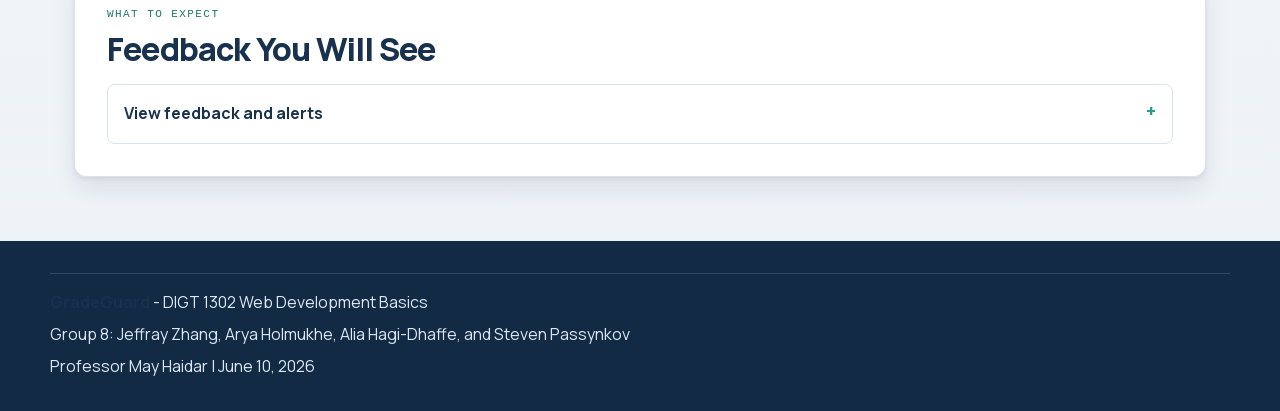
==== commit 5f53aa3b: "Editorial polish: typography-led hierarchy (option B) - Self-hosted Manrope variable font (OFL, cred" ====
--- a/index.html
+++ b/index.html
@@ -32,6 +32,7 @@
 
   <main class="page-content">
     <section class="dashboard-hero" aria-labelledby="welcome-heading">
+      <p class="kicker">Student dashboard</p>
       <h2 id="welcome-heading">Welcome to Your Academic Dashboard</h2>
       <p>
         Track grades, GPA, course progress, and target scores from one place. GradeGuard helps you
@@ -62,6 +63,7 @@
     </section>
 
     <section class="dashboard-summary" aria-labelledby="summary-heading">
+      <p class="kicker">At a glance</p>
       <h2 id="summary-heading">Academic Summary</h2>
 
       <article class="summary-card summary-card--gpa edge-top-thick">
@@ -85,6 +87,7 @@
     </section>
 
     <section class="dashboard-courses" aria-labelledby="courses-heading">
+      <p class="kicker">Course status</p>
       <h2 id="courses-heading">Your Courses</h2>
       <p>
         Review the courses that are on track, the ones that need steady improvement, and the class
@@ -133,6 +136,7 @@
     </section>
 
     <section class="dashboard-form" aria-labelledby="add-course-heading">
+      <p class="kicker">Quick add</p>
       <h2 id="add-course-heading">Add New Course</h2>
       <p>
         Add a course to your dashboard quickly. Submitting this form creates a new course card
@@ -162,6 +166,7 @@
     </section>
 
     <section class="dashboard-tools" aria-labelledby="quick-tools-heading">
+      <p class="kicker">Shortcuts</p>
       <h2 id="quick-tools-heading">Quick Tools</h2>
 
       <ul class="quick-tool-list">
@@ -193,6 +198,7 @@
     </section>
 
     <section class="dashboard-collapsible" aria-labelledby="how-to-heading">
+      <p class="kicker">Getting started</p>
       <h2 id="how-to-heading">How to Use GradeGuard</h2>
       <details>
         <summary>View quick setup steps</summary>
@@ -207,6 +213,7 @@
     </section>
 
     <section class="dashboard-collapsible" aria-labelledby="feedback-heading">
+      <p class="kicker">What to expect</p>
       <h2 id="feedback-heading">Feedback You Will See</h2>
       <details>
         <summary>View feedback and alerts</summary>
--- a/css/style.css
+++ b/css/style.css
@@ -3,6 +3,16 @@
    Global theme, layout, forms, tables,
    navigation, accessibility, and responsiveness
    ================================== */
+
+/* Manrope (variable, weights 200-800) is self-hosted in /fonts.
+   Licensed under the SIL Open Font License - see README credits. */
+@font-face {
+  font-family: "Manrope";
+  src: url("../fonts/manrope-latin-variable.woff2") format("woff2");
+  font-weight: 200 800;
+  font-style: normal;
+  font-display: swap;
+}
 
 :root {
   --bg: #f8fafc;
@@ -43,6 +53,9 @@
   /* The one brand gradient, shared by the page header and dashboard hero. */
   --gradient-brand: linear-gradient(135deg, #1e3a5f 0%, #26496f 45%, #2a9d8f 100%);
   --font-size-sm: 0.875rem;
+  /* Tiny uppercase monospace labels ("kickers") use the system mono stack. */
+  --font-mono: ui-monospace, "SF Mono", "Cascadia Mono", Menlo, Consolas, monospace;
+  --kicker-size: 0.6875rem;
   /* Spacing scale — all spacing sits on this 0.25rem grid. */
   --space-1: 0.25rem;
   --space-2: 0.5rem;
@@ -85,7 +98,7 @@
 body.site-page {
   margin: 0;
   min-height: 100vh;
-  font-family: system-ui, -apple-system, "Segoe UI", Roboto, Helvetica, Arial, sans-serif;
+  font-family: "Manrope", system-ui, -apple-system, "Segoe UI", Roboto, Helvetica, Arial, sans-serif;
   font-size: 1rem;
   line-height: 1.6;
   color: var(--text);
@@ -139,21 +152,49 @@
 h6 {
   margin: 0;
   color: var(--heading);
-  line-height: 1.2;
+  line-height: 1.15;
   letter-spacing: -0.01em;
 }
 
-/* Type scale: 0.875 / 1 / 1.125 / 1.375-1.75 / 2-2.75 rem. */
+/* Type scale: 0.6875 (kicker) / 0.875 / 1 / 1.125 / 1.5-2 / 2.25-3.25 rem.
+   Display sizes carry the hierarchy so decoration does not have to. */
 h1 {
-  font-size: clamp(2rem, 5vw, 2.75rem);
+  font-size: clamp(2.25rem, 5vw, 3.25rem);
+  font-weight: 800;
+  letter-spacing: -0.03em;
 }
 
 h2 {
-  font-size: clamp(1.375rem, 3vw, 1.75rem);
+  font-size: clamp(1.5rem, 3vw, 2rem);
+  font-weight: 800;
+  letter-spacing: -0.025em;
 }
 
 h3 {
   font-size: 1.125rem;
+}
+
+/* Tiny uppercase mono label that introduces a section. The negative
+   margin tightens it against its heading (Gestalt proximity). */
+.kicker {
+  margin: 0 0 -0.5rem;
+  color: var(--primary-dark);
+  font-family: var(--font-mono);
+  font-size: var(--kicker-size);
+  font-weight: 500;
+  letter-spacing: 0.13em;
+  text-transform: uppercase;
+}
+
+/* Reading comfort: cap every paragraph at a ~70-character measure.
+   (Containers that need full width override this further down.) */
+p {
+  max-width: 70ch;
+}
+
+::selection {
+  background: rgba(42, 157, 143, 0.25);
+  color: var(--heading);
 }
 
 p,
@@ -271,7 +312,7 @@
 }
 
 .main-nav {
-  margin-top: 1.25rem;
+  margin-top: var(--space-5);
 }
 
 .main-nav ul {
@@ -318,14 +359,14 @@
 
 .page-content {
   display: grid;
-  gap: 1.25rem;
+  gap: var(--space-5);
   max-width: var(--max-width);
-  margin: 1.25rem auto 0;
-  padding: 0 1rem 2.5rem;
+  margin: var(--space-6) auto 0;
+  padding: 0 var(--space-4) var(--space-6);
 }
 
 .page-content > * {
-  padding: 1.25rem;
+  padding: var(--space-5);
   overflow-x: auto;
   background: var(--surface);
   border: 1px solid var(--border-color);
@@ -339,7 +380,10 @@
 }
 
 .page-content > nav:not(.main-nav) p {
-  font-size: var(--font-size-sm);
+  font-family: var(--font-mono);
+  font-size: var(--kicker-size);
+  letter-spacing: 0.08em;
+  text-transform: uppercase;
 }
 
 .page-content > nav:not(.main-nav) ul {
@@ -400,18 +444,28 @@
   border-radius: var(--radius-sm);
 }
 
-/* Reusable "card list" used by every sidebar aside. Previously this exact
-   block was copy-pasted into five page stylesheets (DRY). */
+/* Reusable sidebar list, shared by every aside (DRY). Hairline dividers
+   instead of boxed chips: space and lines group; boxes only contain. */
 .page-content aside ul {
   display: grid;
-  gap: 0.8rem;
+  gap: 0;
+  padding-left: 0;
+  list-style: none;
 }
 
 .page-content aside li {
   margin: 0;
-  padding: var(--space-3) var(--space-4);
-  border-radius: var(--radius-sm);
-  background: var(--surface-soft);
+  padding: var(--space-3) 0;
+  border-bottom: 1px solid var(--border-color);
+}
+
+.page-content aside li + li {
+  margin-top: 0;
+}
+
+.page-content aside li:last-child {
+  border-bottom: none;
+  padding-bottom: 0;
 }
 
 :target {
@@ -472,6 +526,11 @@
 thead th {
   background: var(--surface-accent);
   color: var(--primary-dark);
+  font-family: var(--font-mono);
+  font-size: var(--kicker-size);
+  font-weight: 500;
+  letter-spacing: 0.08em;
+  text-transform: uppercase;
 }
 
 th,
@@ -744,7 +803,7 @@
 
 @media (min-width: 48rem) {
   .page-header {
-    padding: var(--space-6) var(--space-5) var(--space-5);
+    padding: 3rem var(--space-5) var(--space-5);
   }
 
   .main-nav li {
@@ -756,8 +815,8 @@
   }
 
   .page-content {
-    gap: 1.5rem;
-    padding: 0 1.5rem 3rem;
+    gap: var(--space-6);
+    padding: 0 var(--space-5) 4rem;
   }
 
   .page-content > section,
@@ -786,11 +845,11 @@
 
 @media (min-width: 75rem) {
   .page-content {
-    margin-top: 1.6rem;
+    margin-top: var(--space-6);
   }
 
   .page-content > * {
-    padding: var(--space-5);
+    padding: var(--space-6);
   }
 
   .main-nav ul {
@@ -902,6 +961,7 @@
 
 .feedback {
   grid-column: 1 / -1;
+  max-width: none;
   margin: 0;
   padding: var(--space-3) var(--space-4);
   border: 1px solid transparent;
@@ -965,8 +1025,11 @@
 }
 
 .filter-note {
-  font-size: var(--font-size-sm);
-  font-weight: 600;
+  font-family: var(--font-mono);
+  font-size: var(--kicker-size);
+  font-weight: 500;
+  letter-spacing: 0.06em;
+  text-transform: uppercase;
   color: var(--muted);
 }
 
--- a/css/index.css
+++ b/css/index.css
@@ -15,6 +15,14 @@
   color: #ffffff;
 }
 
+.page-index .dashboard-hero .kicker {
+  color: #8de0d5;
+}
+
+.page-index .dashboard-hero h2 {
+  font-size: clamp(1.75rem, 4vw, 2.5rem);
+}
+
 .page-index .dashboard-hero p {
   max-width: 65ch;
 }
@@ -289,9 +297,10 @@
   gap: 1rem;
 }
 
+/* Hairline divider rows - space and lines group; boxes only contain. */
 .page-index .quick-tool-list {
   display: grid;
-  gap: var(--space-3);
+  gap: 0 var(--space-6);
   list-style: none;
   padding: 0;
 }
@@ -300,9 +309,12 @@
   display: grid;
   gap: var(--space-1);
   margin: 0;
-  padding: var(--space-4);
-  border-radius: var(--radius-sm);
-  background: var(--surface-soft);
+  padding: var(--space-3) 0;
+  border-bottom: 1px solid var(--border-color);
+}
+
+.page-index .quick-tool-list li + li {
+  margin-top: 0;
 }
 
 .page-index .quick-tool-list a {
@@ -319,14 +331,21 @@
 
 .page-index .compact-list {
   display: grid;
-  gap: var(--space-3);
+  gap: 0;
 }
 
 .page-index .compact-list li {
   margin: 0;
-  padding: var(--space-3) var(--space-4);
-  border-radius: var(--radius-sm);
-  background: var(--surface);
+  padding: var(--space-3) 0;
+  border-bottom: 1px solid var(--border-color);
+}
+
+.page-index .compact-list li + li {
+  margin-top: 0;
+}
+
+.page-index .compact-list li:last-child {
+  border-bottom: none;
 }
 
 @media (min-width: 48rem) {
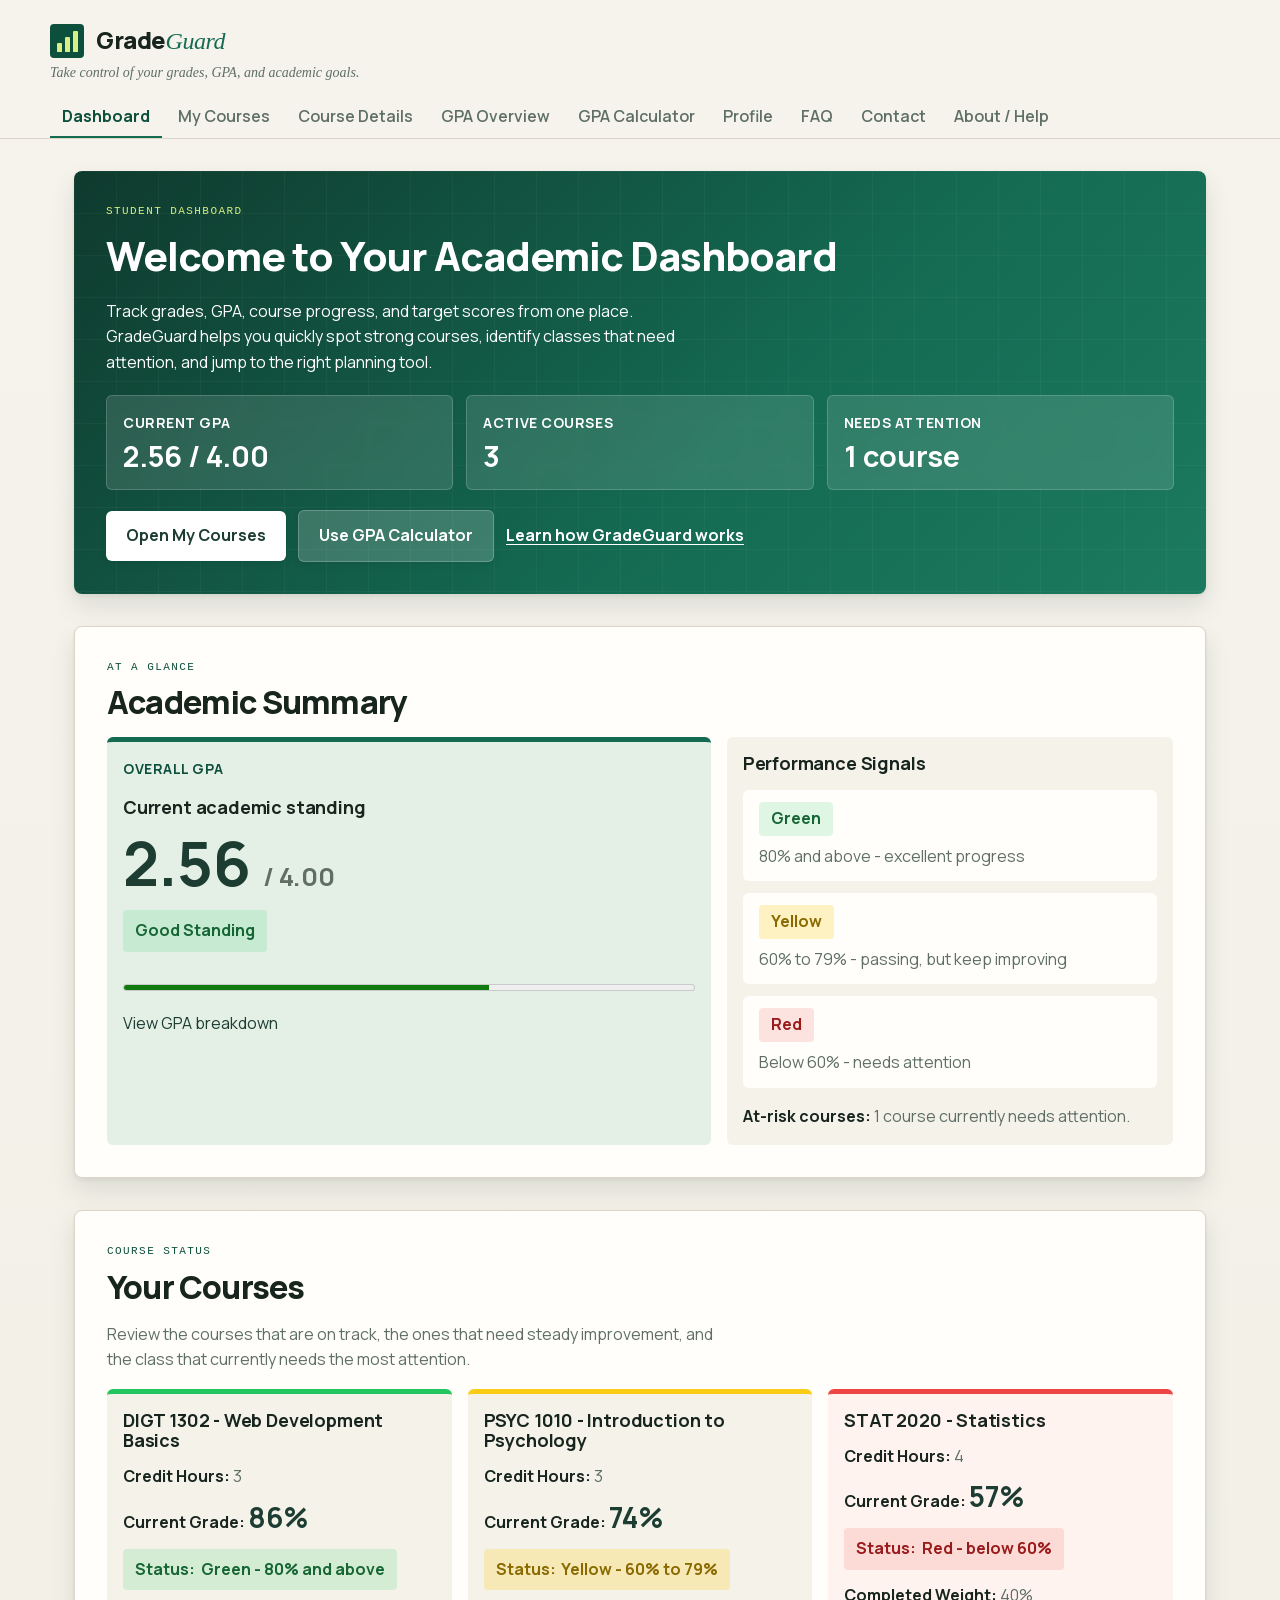
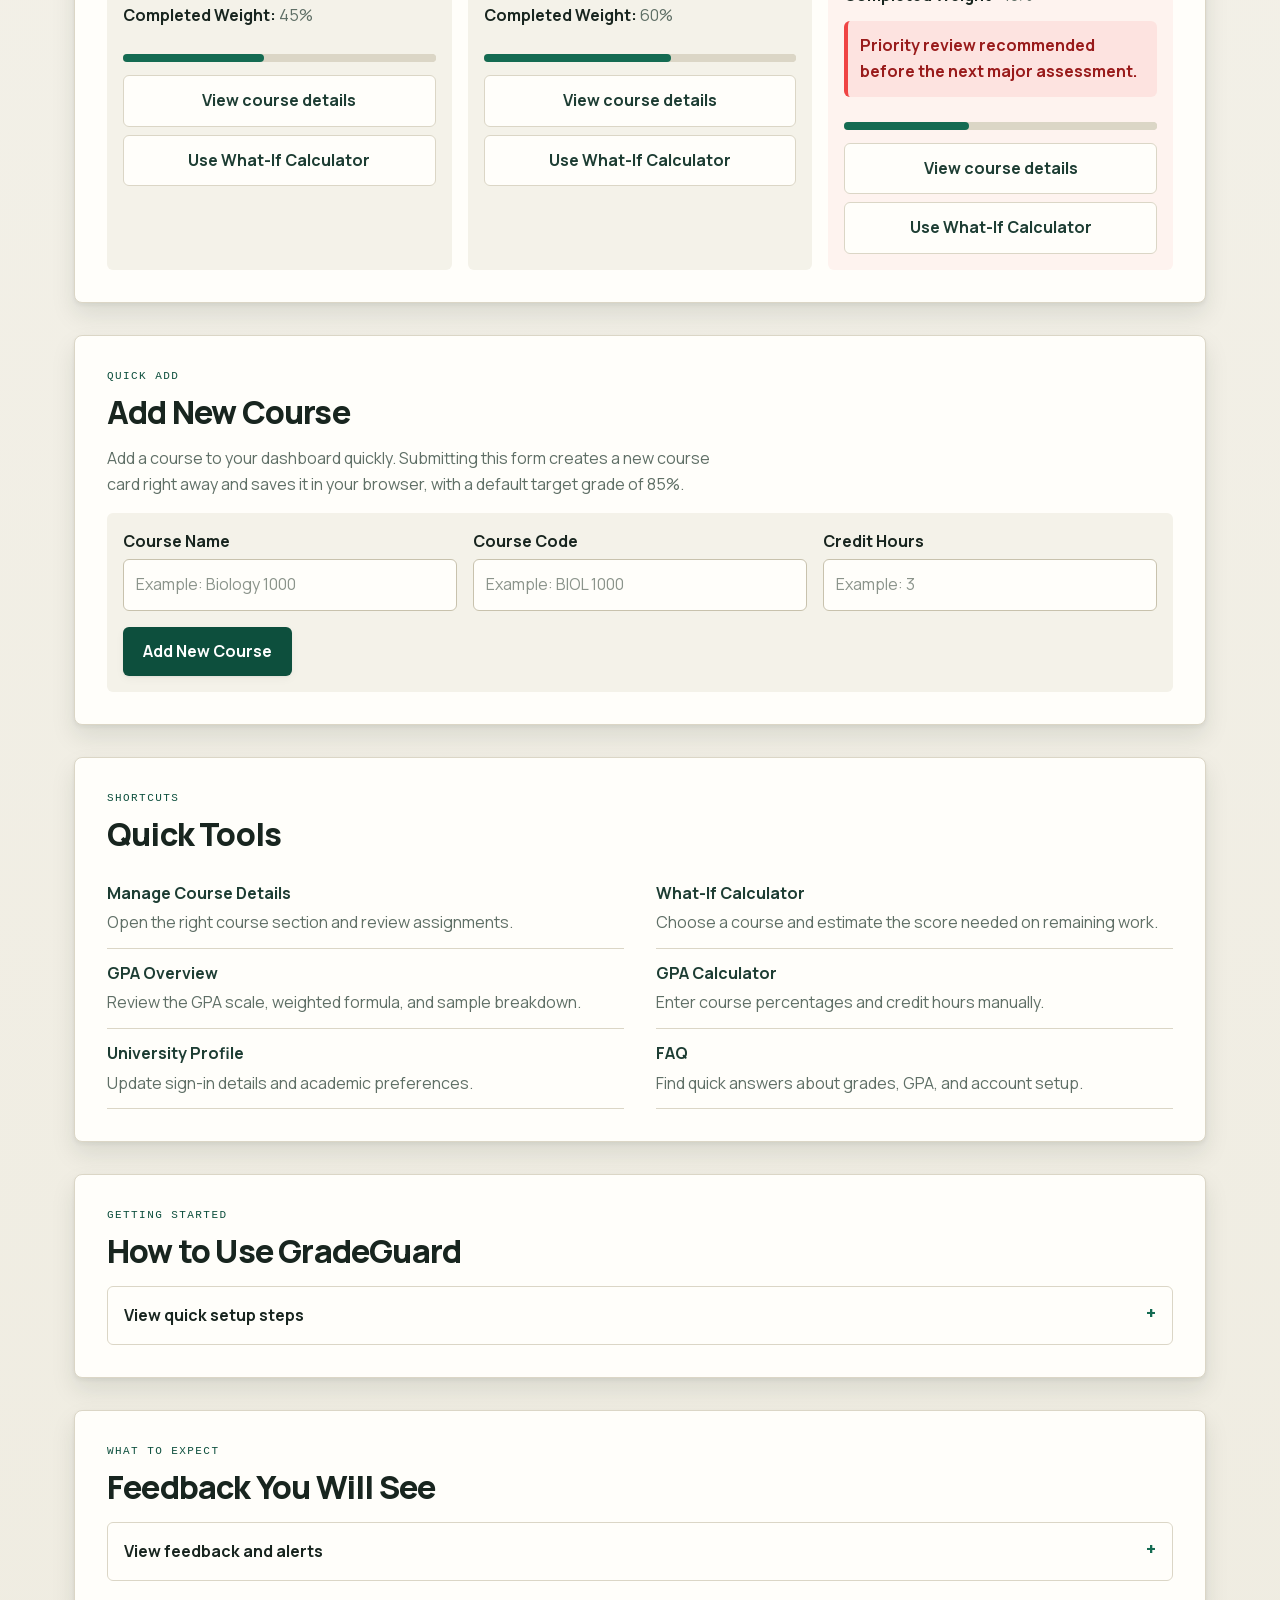
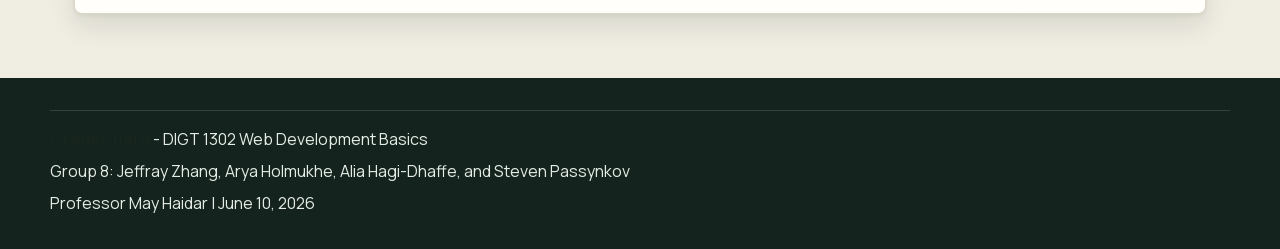
==== commit d9de7756: "Integrated header: paper topbar, brand lockup, square-cornered nav - Header sits on the page's paper" ====
--- a/index.html
+++ b/index.html
@@ -12,7 +12,7 @@
 </head>
 <body class="site-page page-index">
   <header class="page-header">
-    <h1>GradeGuard</h1>
+    <h1><span class="brand-mark" aria-hidden="true"><span></span><span></span><span></span></span><span class="brand-name">Grade<em>Guard</em></span></h1>
     <p>Take control of your grades, GPA, and academic goals.</p>
 
     <nav class="main-nav" aria-label="Main navigation">
--- a/css/style.css
+++ b/css/style.css
@@ -15,43 +15,47 @@
 }
 
 :root {
-  --bg: #f8fafc;
-  --bg-alt: #eef3f8;
-  --surface: #ffffff;
-  --surface-soft: #f4f7fb;
-  --surface-accent: #ebf3f4;
-  --text: #1f2937;
-  --muted: #6b7280;
-  --heading: #18324d;
-  --primary: #2a9d8f;
-  --primary-dark: #1f776d;
-  --secondary: #1e3a5f;
+  /* "Paper and ink" palette: warm paper surfaces, near-black green ink,
+     one deep-green brand accent plus a lime highlight. Green/yellow/red
+     remain reserved for grade-status meaning. */
+  --bg: #f5f3ec;
+  --bg-alt: #efece1;
+  --surface: #fffefa;
+  --surface-soft: #f4f2e9;
+  --surface-accent: #e4efe6;
+  --text: #2b3a33;
+  --muted: #5f6f66;
+  --heading: #18251f;
+  --primary: #146b52;
+  --primary-dark: #0d4f3d;
+  --secondary: #1d3d33;
+  --lime: #d8ed83;
   --success: #22c55e;
   --warning: #facc15;
   --warning-dark: #8a6a00;
   --danger: #ef4444;
   --danger-dark: #991b1b;
-  --focus: rgba(42, 157, 143, 0.24);
-  --border-color: #d8e2ec;
-  --border-input: #c8d4e2;
-  --border-input-hover: #9bc7c1;
-  --table-border: #e3e9f1;
-  --row-stripe: #f8fbff;
-  --placeholder: #7b8696;
-  --footer-bg: #132a45;
-  --footer-text: #dce7f2;
-  --footer-border: rgba(191, 219, 254, 0.18);
-  --footer-link: #8de0d5;
+  --focus: rgba(20, 107, 82, 0.26);
+  --border-color: #dbd6c6;
+  --border-input: #c8c2ad;
+  --border-input-hover: #9dbfa9;
+  --table-border: #e5e1d2;
+  --row-stripe: #faf8f0;
+  --placeholder: #8b948b;
+  --footer-bg: #14231d;
+  --footer-text: #e4ece5;
+  --footer-border: rgba(255, 255, 255, 0.14);
+  --footer-link: var(--lime);
   /* Elevation: exactly two levels so depth stays meaningful.
      Cards rest on --shadow-sm; only raised/interactive moments use --shadow. */
-  --shadow-sm: 0 1px 2px rgba(15, 23, 42, 0.05), 0 4px 12px rgba(15, 23, 42, 0.05);
-  --shadow: 0 2px 4px rgba(15, 23, 42, 0.06), 0 12px 24px rgba(15, 23, 42, 0.09);
-  /* Shape: two radii (cards and controls). Pill shape (999px) is reserved
-     for the header navigation and small status badges only. */
-  --radius: 0.75rem;
-  --radius-sm: 0.5rem;
+  --shadow-sm: 0 1px 2px rgba(24, 37, 31, 0.05), 0 3px 10px rgba(24, 37, 31, 0.04);
+  --shadow: 0 2px 4px rgba(24, 37, 31, 0.06), 0 12px 24px rgba(24, 37, 31, 0.1);
+  /* Shape: square-cornered. Three radii - cards, controls, and chips. */
+  --radius: 0.5rem;
+  --radius-sm: 0.375rem;
+  --radius-xs: 0.25rem;
   /* The one brand gradient, shared by the page header and dashboard hero. */
-  --gradient-brand: linear-gradient(135deg, #1e3a5f 0%, #26496f 45%, #2a9d8f 100%);
+  --gradient-brand: linear-gradient(135deg, #0f3a2e 0%, #146b52 60%, #1c7a5e 100%);
   --font-size-sm: 0.875rem;
   /* Tiny uppercase monospace labels ("kickers") use the system mono stack. */
   --font-mono: ui-monospace, "SF Mono", "Cascadia Mono", Menlo, Consolas, monospace;
@@ -193,7 +197,7 @@
 }
 
 ::selection {
-  background: rgba(42, 157, 143, 0.25);
+  background: var(--lime);
   color: var(--heading);
 }
 
@@ -283,42 +287,87 @@
   font: inherit;
 }
 
+/* The site chrome sits on the same paper as the page - a hairline
+   separates it instead of a block of colour. */
 .page-header {
-  position: relative;
-  overflow: hidden;
-  padding: var(--space-5) var(--space-4) var(--space-4);
-  color: #ffffff;
-  background: var(--gradient-brand);
-  box-shadow: var(--shadow);
+  padding: var(--space-4) var(--space-4) 0;
+  color: var(--heading);
+  background: var(--bg);
+  border-bottom: 1px solid var(--border-color);
 }
 
 .page-header > h1,
 .page-header > p,
 .page-header > nav {
-  position: relative;
-  z-index: 1;
   max-width: var(--max-width);
   margin-inline: auto;
 }
 
+/* Brand lockup: a small rising-bars mark next to a two-tone wordmark. */
 .page-header > h1 {
-  color: #ffffff;
+  display: flex;
+  align-items: center;
+  gap: var(--space-3);
+  font-size: 1.5rem;
+  letter-spacing: -0.02em;
+}
+
+.brand-mark {
+  display: inline-flex;
+  width: 2.125rem;
+  height: 2.125rem;
+  flex: 0 0 auto;
+  align-items: flex-end;
+  justify-content: center;
+  gap: 3px;
+  padding-bottom: 6px;
+  border-radius: var(--radius-xs);
+  background: var(--primary-dark);
+}
+
+.brand-mark span {
+  display: block;
+  width: 5px;
+  border-radius: 1px 1px 0 0;
+  background: var(--lime);
+}
+
+.brand-mark span:nth-child(1) {
+  height: 9px;
+}
+
+.brand-mark span:nth-child(2) {
+  height: 15px;
+}
+
+.brand-mark span:nth-child(3) {
+  height: 21px;
+}
+
+.brand-name em {
+  color: var(--primary);
+  font-family: Georgia, "Times New Roman", serif;
+  font-style: italic;
+  font-weight: 400;
 }
 
 .page-header > p {
-  margin-top: 0.55rem;
-  max-width: 56rem;
-  color: rgba(255, 255, 255, 0.92);
+  margin-top: var(--space-1);
+  color: var(--muted);
+  font-size: var(--font-size-sm);
+  /* One serif, editorial moment - the site tagline. */
+  font-family: Georgia, "Times New Roman", serif;
+  font-style: italic;
 }
 
 .main-nav {
-  margin-top: var(--space-5);
+  margin-top: var(--space-3);
 }
 
 .main-nav ul {
   display: flex;
   flex-wrap: wrap;
-  gap: var(--space-2);
+  gap: var(--space-1);
   list-style: none;
   margin: 0;
   padding: 0;
@@ -332,29 +381,27 @@
   display: inline-flex;
   width: 100%;
   align-items: center;
-  justify-content: center;
-  padding: 0.75rem 1.25rem;
-  border: 1px solid rgba(255, 255, 255, 0.2);
-  border-radius: 999px;
-  background: rgba(255, 255, 255, 0.1);
-  color: #ffffff;
-  font-weight: 700;
-  text-align: center;
-  transition: transform 0.2s ease, background 0.2s ease, color 0.2s ease, box-shadow 0.2s ease;
+  justify-content: flex-start;
+  padding: var(--space-2) var(--space-3);
+  border-radius: var(--radius-xs) var(--radius-xs) 0 0;
+  color: var(--muted);
+  font-weight: 600;
+  transition: background 0.15s ease, color 0.15s ease, box-shadow 0.15s ease;
 }
 
 .main-nav a:hover,
 .main-nav a:focus-visible {
   color: var(--primary-dark);
-  background: #ffffff;
+  background: var(--surface);
   text-decoration: none;
-  transform: translateY(-1px);
-  box-shadow: var(--shadow-sm);
-}
-
+}
+
+/* Current page: quiet ink text with a square green underline that
+   meets the header's hairline, like a tab. */
 .main-nav a[aria-current="page"] {
-  background: #ffffff;
   color: var(--primary-dark);
+  font-weight: 700;
+  box-shadow: inset 0 -2px 0 var(--primary);
 }
 
 .page-content {
@@ -469,7 +516,7 @@
 }
 
 :target {
-  box-shadow: 0 0 0 3px rgba(42, 157, 143, 0.22), var(--shadow);
+  box-shadow: 0 0 0 3px rgba(20, 107, 82, 0.22), var(--shadow);
 }
 
 meter,
@@ -658,7 +705,7 @@
 }
 
 button[type="reset"] {
-  background: #475569;
+  background: #55625a;
 }
 
 /* Destructive actions opt in explicitly via .button-danger rather than
@@ -688,7 +735,7 @@
 
 details[open] {
   background: var(--surface-soft);
-  border-color: #b7d7d2;
+  border-color: #b8d2c1;
 }
 
 summary {
@@ -803,7 +850,7 @@
 
 @media (min-width: 48rem) {
   .page-header {
-    padding: 3rem var(--space-5) var(--space-5);
+    padding: var(--space-5) var(--space-5) 0;
   }
 
   .main-nav li {
@@ -988,8 +1035,8 @@
 }
 
 .feedback--info {
-  background: rgba(30, 58, 95, 0.08);
-  border-color: rgba(30, 58, 95, 0.25);
+  background: rgba(24, 37, 31, 0.06);
+  border-color: rgba(24, 37, 31, 0.22);
   color: var(--secondary);
 }
 
@@ -1051,7 +1098,7 @@
 /* Highlighted row in the GPA conversion chart lookup. */
 tr.chart-highlight,
 tbody tr.chart-highlight:nth-child(even) {
-  background: rgba(42, 157, 143, 0.16);
+  background: rgba(20, 107, 82, 0.13);
 }
 
 tr.chart-highlight td {
--- a/css/index.css
+++ b/css/index.css
@@ -3,7 +3,12 @@
 .page-index .dashboard-hero {
   display: grid;
   gap: 1.25rem;
-  background: var(--gradient-brand);
+  /* Shares the header's drafting-grid texture over the brand gradient. */
+  background:
+    linear-gradient(rgba(255, 255, 255, 0.035) 1px, transparent 1px),
+    linear-gradient(90deg, rgba(255, 255, 255, 0.035) 1px, transparent 1px),
+    var(--gradient-brand);
+  background-size: 42px 42px, 42px 42px, auto;
   border: none;
   box-shadow: var(--shadow);
 }
@@ -16,7 +21,7 @@
 }
 
 .page-index .dashboard-hero .kicker {
-  color: #8de0d5;
+  color: var(--lime);
 }
 
 .page-index .dashboard-hero h2 {
@@ -145,7 +150,7 @@
   align-items: center;
   width: fit-content;
   padding: var(--space-2) var(--space-3);
-  border-radius: 999px;
+  border-radius: var(--radius-xs);
   font-weight: 700;
 }
 
@@ -175,7 +180,7 @@
   width: fit-content;
   align-items: center;
   padding: var(--space-1) var(--space-3);
-  border-radius: 999px;
+  border-radius: var(--radius-xs);
   font-weight: 700;
 }
 
@@ -224,7 +229,7 @@
   width: fit-content;
   align-items: center;
   padding: var(--space-2) var(--space-3);
-  border-radius: 999px;
+  border-radius: var(--radius-xs);
   font-weight: 700;
 }
 
